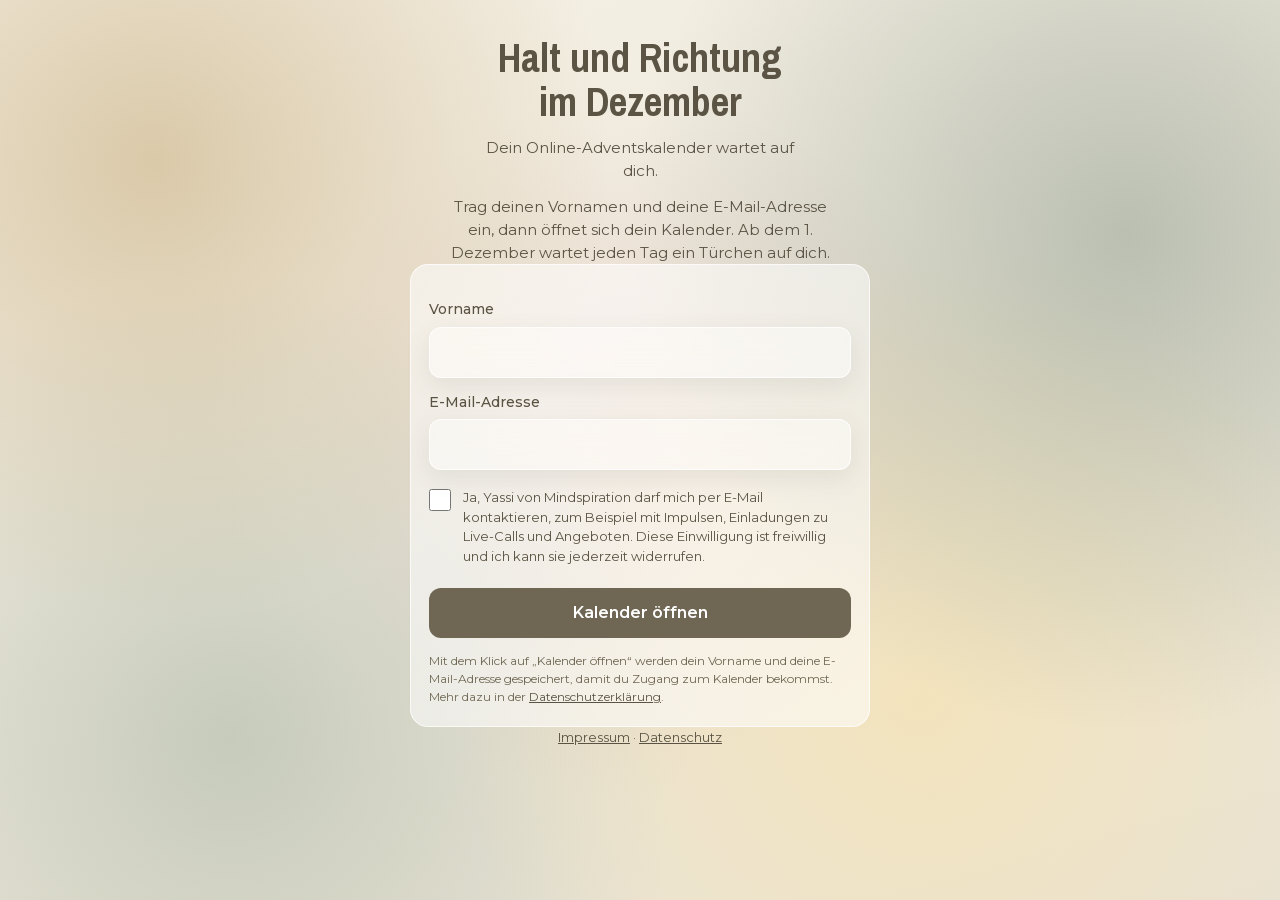
==== adventskalender/index.html @ 6e60f4a1 "Add files via upload" ====
<!doctype html>
<html lang="de">
<head>
<meta charset="utf-8">
<base href="/adventskalender/">
<meta name="viewport" content="width=device-width, initial-scale=1, viewport-fit=cover">
<title>Halt und Richtung im Dezember</title>
<meta name="description" content="Dein Online-Adventskalender von Yassi (Mindspiration): jeden Tag ein kleiner Schritt für dich, damit du nicht allein durch den Dezember gehst.">
<meta name="theme-color" content="#eeede7">
<meta property="og:type" content="website">
<meta property="og:locale" content="de_DE">
<meta property="og:title" content="Halt und Richtung im Dezember">
<meta property="og:description" content="Dein Online-Adventskalender von Yassi (Mindspiration): jeden Tag ein kleiner Schritt für dich, damit du nicht allein durch den Dezember gehst.">
<!-- og:image: 1200 x 630 Bild hochladen und die volle Adresse hier eintragen, z. B. <meta property="og:image" content="https://DEINE-SEITE/teilen.jpg"> -->
<meta name="apple-mobile-web-app-title" content="Dezember">
<link rel="apple-touch-icon" href="icon-180.png">
<link rel="icon" type="image/png" href="icon-180.png">
<link rel="manifest" href="manifest.webmanifest">
<link rel="stylesheet" href="fonts/fonts.css">
<style>
/* Layout: ein Adventskalender in Creme. Oben der Kranz, darunter das eigene Sternbild und das Türchen-Raster; jedes Türchen öffnet ein ruhiges Blatt. */
:root {
  --creme: #eeede7; --papier: #f9f8f4; --taupe: #8d846f; --sand: #dbd4c2; --tinte: #5b5444; --knopf: #6f6753;
  --tanne: #3f5c4a; --tanne-hell: #6d8a76; --beere: #9c3f3a; --gold: #b8975a; --licht: #f3e3bb; --petrol: #344d59;
  --display: 'Archivo Narrow', 'Arial Narrow', sans-serif;
  --zahl: 'Fraunces', Georgia, serif;
  --satz: 'Cormorant Garamond', Georgia, serif;
  --text: 'Montserrat', 'Helvetica Neue', Arial, sans-serif;
  color-scheme: light;
}
[hidden] { display: none !important; }
html, body { min-height: 100%; }
body { background: var(--creme); color: var(--tinte); font-family: var(--text); font-size: 16px; line-height: 1.55; }
button, input, textarea { font: inherit; color: inherit; }
button { cursor: pointer; }
:focus-visible { outline: 2px solid var(--tinte); outline-offset: 2px; }
.seite { max-width: 620px; margin-inline: auto; padding-left: max(16px, env(safe-area-inset-left, 0px)); padding-right: max(16px, env(safe-area-inset-right, 0px)); padding-block: 24px 40px; display: flex; flex-direction: column; gap: 22px; }
.hero { display: flex; flex-direction: column; align-items: center; gap: 12px; text-align: center; }
.hero .kranz { width: min(58vw, 230px); display: block; }
h1 { margin: 0; font-family: var(--display); font-weight: 700; font-size: clamp(30px, 8vw, 40px); line-height: 1.1; text-wrap: balance; }
.unter { margin: 0; font-size: 15px; max-width: 34ch; }
.countdown { margin: 0; text-align: center; font-family: var(--display); font-weight: 600; font-size: 15px; letter-spacing: .08em; color: var(--tanne); }
.countdown:empty { display: none; }
.tuer.zu { cursor: default; }
.tuer.zu svg.kranz { opacity: .55; }
.zu-hinweis { position: fixed; left: 50%; bottom: max(24px, env(safe-area-inset-bottom, 0px)); transform: translateX(-50%); background: var(--tinte); color: #fff; padding: 10px 16px; border-radius: 999px; font-size: 14px; z-index: 50; max-width: calc(100vw - 32px); text-align: center; }
.fuss a { color: inherit; }
.entwurf { margin: 0; font-size: 13px; text-align: center; background: var(--papier); border: 1px dashed var(--taupe); border-radius: 6px; padding: 8px 12px; }
.block-titel { margin: 0; font-family: var(--display); font-weight: 600; font-size: 13px; letter-spacing: .18em; text-transform: uppercase; }
.himmel { display: flex; flex-direction: column; gap: 10px; }
.himmel-text { font-size: 14px; }
.himmel-bild svg { display: block; width: 100%; height: auto; background: var(--papier); border: 1px solid var(--sand); border-radius: 6px; }
.himmel-bild { width: 100%; max-width: 280px; align-self: center; }
.himmel-name { font-family: var(--satz); font-style: italic; font-weight: 500; font-size: 20px; color: var(--tanne); text-align: center; }
.textknopf { appearance: none; background: none; border: 0; padding: 4px; font-size: 13px; text-decoration: underline; text-underline-offset: 3px; align-self: flex-start; }
.raster { display: grid; grid-template-columns: repeat(4, minmax(0, 1fr)); gap: 8px; perspective: 900px; }
@media (min-width: 560px) { .raster { grid-template-columns: repeat(6, minmax(0, 1fr)); } }
.fach { background: var(--licht); border-radius: 5px; aspect-ratio: 3 / 4; min-width: 0; }
.tuer { appearance: none; position: relative; width: 100%; height: 100%; padding: 0; background: var(--papier); border: 1px solid var(--gold); border-radius: 5px; display: flex; align-items: center; justify-content: center; overflow: hidden; transform-origin: left center; transition: transform .45s cubic-bezier(.45,.05,.3,1), background-color .3s; }
.tuer.auf { transform: rotateY(-75deg); }
.tuer svg.kranz { position: absolute; left: 6%; top: 50%; width: 88%; height: auto; transform: translateY(-50%); }
.tuer.fest { background: #fbf4df; border-width: 2px; }
.tuer.geoeffnet { background: #f3f0e6; }
.tuer .haken { position: absolute; top: 5px; right: 6px; width: 11px; height: 11px; color: var(--gold); }
.weiter { background: var(--papier); border-left: 3px solid var(--gold); padding: 12px 14px; font-size: 15px; }
.fuss { margin: 0; text-align: center; font-size: 13px; }

/* Das Blatt hinter dem Türchen */
#blatt { position: fixed; inset: 0; z-index: 20; background: var(--creme); overflow-y: auto; -webkit-overflow-scrolling: touch; padding-top: env(safe-area-inset-top, 0px); }
.blatt-innen { max-width: 520px; margin-inline: auto; padding-left: max(18px, env(safe-area-inset-left, 0px)); padding-right: max(18px, env(safe-area-inset-right, 0px)); padding-block: 14px 110px; display: flex; flex-direction: column; gap: 18px; animation: auf .45s ease both; }
@keyframes auf { from { opacity: 0; transform: translateY(8px); } to { opacity: 1; transform: none; } }
.blatt-kopf { display: flex; align-items: center; justify-content: space-between; gap: 12px; }
.blatt-kopf .kranz { width: 74px; height: 74px; flex: none; }
#zu { appearance: none; background: none; border: 0; padding: 10px 0 10px 10px; font-size: 14px; text-decoration: underline; text-underline-offset: 3px; }
h2 { margin: 0; font-family: var(--display); font-weight: 700; font-size: clamp(28px, 8vw, 36px); line-height: 1.12; text-wrap: balance; }
h3 { margin: 0; font-weight: 600; font-size: 15px; }
p { margin: 0; }
.spalte { display: flex; flex-direction: column; gap: 12px; min-width: 0; }
.knopf { appearance: none; width: 100%; min-height: 50px; padding: 10px 16px; border: 0; border-radius: 6px; background: var(--knopf); color: #fff; font-weight: 600; }
.knopf:disabled { background: var(--sand); color: var(--tinte); cursor: default; }
.knopf.hell { background: var(--papier); color: var(--tinte); border: 1px solid var(--sand); font-weight: 500; }
.chips { display: flex; flex-wrap: wrap; gap: 8px; }
.chip { appearance: none; border: 1px solid var(--sand); background: var(--papier); border-radius: 20px; padding: 8px 14px; font-size: 14px; }
.chip.an { background: var(--tanne); border-color: var(--tanne); color: #fff; }
.feld { width: 100%; box-sizing: border-box; padding: 12px 14px; border: 1px solid var(--sand); border-radius: 6px; background: var(--papier); font-size: 16px; }
.feld::placeholder { color: #7a725f; }
textarea.feld { resize: none; min-height: 120px; font-weight: 500; line-height: 26px; }
label { font-size: 14px; font-weight: 500; display: flex; flex-direction: column; gap: 6px; }
.platz { border: 1px dashed var(--taupe); border-radius: 6px; padding: 12px 14px; font-size: 14px; background: var(--papier); display: flex; gap: 10px; align-items: center; }
.platz svg { width: 22px; height: 22px; flex: none; color: var(--taupe); }
.satz { font-family: var(--satz); font-style: italic; font-weight: 500; font-size: 21px; line-height: 1.35; text-align: center; color: var(--tanne); text-wrap: balance; }
.karte { background: var(--papier); border: 1px solid var(--gold); border-radius: 8px; padding: 22px 18px; min-height: 120px; display: flex; align-items: center; justify-content: center; animation: auf .5s ease both; }
.bild { width: min(56vw, 210px); align-self: center; border-radius: 12px; display: block; box-shadow: 0 6px 18px rgba(52,77,89,.25); }
.hinweis { font-size: 13px; text-align: center; }
.einladung { background: var(--papier); border-left: 3px solid var(--gold); padding: 18px 18px; font-size: 15px; }
.einladung h3 { margin: 0; font-family: var(--satz); font-style: italic; font-weight: 500; font-size: 21px; color: var(--tanne); }
.ergebnis { background: var(--papier); border: 1px solid var(--gold); border-radius: 8px; padding: 18px; display: flex; flex-direction: column; gap: 12px; animation: auf .5s ease both; }
.ergebnis h3 { font-family: var(--satz); font-style: italic; font-weight: 500; font-size: 22px; color: var(--tanne); }
.ergebnis-zeile { display: flex; gap: 10px; align-items: flex-start; font-size: 15px; }
.ergebnis-zeile b { font-weight: 600; display: block; }
.ergebnis-zeile::before { content: '✦\FE0E'; color: var(--gold); flex: none; }
.schwer-leiste { position: fixed; left: 0; right: 0; bottom: 0; z-index: 25; background: var(--creme); border-top: 1px solid var(--sand); padding-block: 10px calc(10px + env(safe-area-inset-bottom, 0px)); padding-left: max(18px, env(safe-area-inset-left, 0px)); padding-right: max(18px, env(safe-area-inset-right, 0px)); display: flex; justify-content: center; }
#schwerKnopf { appearance: none; width: 100%; max-width: 484px; min-height: 46px; background: var(--papier); border: 1px solid var(--beere); color: var(--beere); border-radius: 6px; font-weight: 600; font-size: 15px; }
#schwer { position: fixed; inset: 0; z-index: 30; background: var(--creme); overflow-y: auto; padding-top: env(safe-area-inset-top, 0px); }
#staub { position: fixed; inset: 0; width: 100%; height: 100%; pointer-events: none; z-index: 40; }

/* Einzelne Türchen */
.atem-wrap { background: var(--papier); border: 1px solid var(--sand); border-radius: 8px; overflow: hidden; }
.atem-wrap canvas { display: block; width: 100%; height: 170px; }
.atem-wort { font-family: var(--satz); font-style: italic; font-weight: 500; font-size: 26px; text-align: center; color: var(--tanne); min-height: 40px; }
.wetter { display: grid; grid-template-columns: repeat(4, minmax(0, 1fr)); gap: 8px; }
.wetter button { appearance: none; background: var(--papier); border: 1px solid var(--sand); border-radius: 8px; padding: 12px 2px; font-size: 12px; font-weight: 500; display: flex; flex-direction: column; align-items: center; gap: 4px; }
.wetter button span { font-size: 30px; line-height: 1.1; }
.wetter button.an { border-color: var(--gold); background: var(--licht); }
.kartenstapel { align-self: center; width: 230px; height: 330px; perspective: 1000px; position: relative; }
.spielkarte { appearance: none; padding: 0; border: 0; background: none; position: absolute; inset: 0; width: 100%; height: 100%; transform-style: preserve-3d; transition: transform .7s cubic-bezier(.4,.1,.3,1); }
.spielkarte.um { transform: rotateY(180deg); }
.seite-k { position: absolute; inset: 0; border-radius: 14px; backface-visibility: hidden; -webkit-backface-visibility: hidden; display: flex; align-items: center; justify-content: center; padding: 24px; box-sizing: border-box; color: #fbf7ec; box-shadow: 0 8px 20px rgba(52,77,89,.25); }
.seite-k.ruecken { background: var(--tanne); }
.seite-k.front { transform: rotateY(180deg); flex-direction: column; gap: 16px; }
.seite-k::after { content: ''; position: absolute; inset: 9px; border: 1px solid rgba(243,227,187,.55); border-radius: 9px; pointer-events: none; }
.seite-k svg { width: 58px; height: 58px; color: var(--licht); flex: none; }
.seite-k p { font-family: var(--satz); font-style: italic; font-weight: 500; font-size: 19px; line-height: 1.32; text-align: center; text-wrap: balance; }
.keks { appearance: none; background: none; border: 0; padding: 0; align-self: center; width: 260px; height: 170px; position: relative; }
.keks-h { position: absolute; left: 0; right: 0; top: 0; text-align: center; font-size: 132px; line-height: 170px; font-family: 'Apple Color Emoji', 'Segoe UI Emoji', 'Noto Color Emoji', sans-serif; transition: transform .7s cubic-bezier(.4,.1,.3,1); }
.keks-h.l { clip-path: inset(0 50% 0 0); }
.keks-h.r { clip-path: inset(0 0 0 50%); }
.keks.auf .keks-h.l { transform: translate(-22px,6px) rotate(-14deg); }
.keks.auf .keks-h.r { transform: translate(22px,6px) rotate(14deg); }
.zettel-keks { position: relative; align-self: center; max-width: 330px; background: #fffdf6; border: 1px solid var(--sand); box-shadow: 0 2px 8px rgba(91,84,68,.18); padding: 12px 22px; font-family: var(--satz); font-style: italic; font-weight: 500; font-size: 19px; line-height: 1.35; color: var(--beere); text-align: center; animation: zettel .7s .25s cubic-bezier(.3,.7,.3,1) both; transform-origin: top center; }
@keyframes zettel { from { opacity: 0; transform: translateY(-46px) scaleY(.3); } to { opacity: 1; transform: none; } }
.rubbel { position: relative; height: 150px; border-radius: 8px; overflow: hidden; background: var(--papier); border: 1px solid var(--gold); display: flex; align-items: center; justify-content: center; padding: 14px; }
.rubbel canvas { position: absolute; inset: 0; width: 100%; height: 100%; touch-action: none; }
.wisch { touch-action: pan-y; user-select: none; -webkit-user-select: none; transition: transform .25s ease, opacity .25s ease; cursor: grab; }
.zwei { display: grid; grid-template-columns: 1fr 1fr; gap: 10px; }
.kugel-wrap { align-self: center; position: relative; width: 270px; }
.kugel { width: 270px; height: 270px; border-radius: 50%; overflow: hidden; background: radial-gradient(circle at 32% 26%, rgba(255,255,255,.95) 0 8%, rgba(255,255,255,.35) 18%, transparent 30%), radial-gradient(circle at 50% 55%, #f4f8f5, #dbe7e0 72%, #c3d4ca); border: 3px solid rgba(255,255,255,.9); box-shadow: inset 0 -14px 30px rgba(63,92,74,.18), inset 8px 8px 24px rgba(255,255,255,.7), 0 10px 24px rgba(91,84,68,.18); position: relative; box-sizing: border-box; z-index: 1; }
.kugel canvas { position: absolute; inset: 0; width: 100%; height: 100%; }
.kugel svg { position: absolute; left: 50%; bottom: 6px; width: 110px; transform: translateX(-50%); }
.kugel-satz { position: absolute; left: 12%; right: 12%; top: 10%; bottom: 24%; margin: 0; display: flex; align-items: center; justify-content: center; font-family: var(--satz); font-style: italic; font-weight: 500; font-size: 16px; line-height: 1.3; text-align: center; color: var(--tanne); text-wrap: balance; }
.sockel { height: 44px; width: 190px; margin: -22px auto 0; background: linear-gradient(180deg, #a2977f, #8d846f 55%, #6f6753); clip-path: polygon(12% 0, 88% 0, 100% 100%, 0 100%); border-radius: 0 0 10px 10px; position: relative; }
.wunsch-zeile { display: grid; grid-template-columns: 26px minmax(0, 1fr); gap: 8px; align-items: center; font-family: var(--satz); font-style: italic; font-weight: 500; font-size: 19px; color: var(--tanne); }
.memory { display: grid; grid-template-columns: repeat(4, minmax(0, 1fr)); gap: 8px; }
.mem { appearance: none; aspect-ratio: 1; border: 1px solid var(--gold); background: var(--tanne); border-radius: 6px; color: transparent; font-size: 26px; transition: background-color .25s; }
.mem.zu-sehen { background: var(--papier); color: var(--tanne); }
.mem.fertig { background: var(--licht); color: var(--tanne); border-color: var(--licht); }
.mem-satz { min-height: 96px; display: flex; align-items: center; justify-content: center; background: var(--papier); border: 1px solid var(--gold); border-radius: 8px; padding: 12px 16px; }
.mem-satz .satz { font-size: 20px; }
.puzzle { display: grid; grid-template-columns: repeat(3, minmax(0, 1fr)); gap: 8px; }
.teil { appearance: none; min-height: 72px; border: 1px solid var(--sand); background: var(--papier); border-radius: 6px; font-family: var(--satz); font-style: italic; font-weight: 500; font-size: 23px; color: var(--tanne); }
.teil.wahl { border-color: var(--beere); background: #f6ece6; }
.teil.richtig { background: var(--licht); border-color: var(--gold); }
.zeile-sort { display: grid; grid-template-columns: minmax(0, 1fr) auto auto; gap: 6px; align-items: center; font-size: 14px; padding-block: 4px; border-bottom: 1px solid var(--sand); }
.mini { appearance: none; border: 1px solid var(--sand); background: var(--papier); border-radius: 14px; padding: 5px 10px; font-size: 12px; }
.mini.an { background: var(--tanne); color: #fff; border-color: var(--tanne); }
.kerze-wrap { appearance: none; background: none; border: 0; align-self: center; width: 120px; height: 200px; position: relative; }
.kerze { position: absolute; left: 41px; bottom: 0; width: 38px; height: 120px; background: linear-gradient(90deg, #f6efe0, #e8dcc3); border: 1px solid var(--sand); border-radius: 3px; }
.docht { position: absolute; left: 59px; bottom: 120px; width: 2px; height: 10px; background: var(--tinte); }
.flamme { position: absolute; left: 49px; bottom: 126px; width: 22px; height: 38px; border-radius: 50% 50% 45% 45% / 65% 65% 35% 35%; background: radial-gradient(circle at 50% 70%, #fff3bf, #e7b04a 60%, #c9702f); animation: flacker 1.3s ease-in-out infinite; transform-origin: 50% 90%; }
@keyframes flacker { 0%,100% { transform: scale(1) rotate(-1deg); } 50% { transform: scale(1.06,.96) rotate(1.5deg); } }
.rauch { position: absolute; left: 54px; bottom: 132px; width: 12px; height: 12px; border-radius: 50%; background: var(--taupe); opacity: 0; }
.rauch.los { animation: rauch 2.2s ease-out forwards; }
@keyframes rauch { 0% { opacity: .55; transform: translate(0,0) scale(.6); } 100% { opacity: 0; transform: translate(10px,-90px) scale(2.6); } }
.koffer { position: relative; margin-top: 26px; min-height: 150px; background: #efe6d0; border: 2px solid var(--taupe); border-radius: 14px; padding: 14px; display: flex; flex-wrap: wrap; gap: 6px; align-content: flex-start; align-items: flex-start; transition: background-color .2s; }
.koffer::before { content: ''; position: absolute; left: 50%; top: -24px; width: 76px; height: 22px; margin-left: -38px; border: 3px solid var(--taupe); border-bottom: 0; border-radius: 8px 8px 0 0; box-sizing: border-box; }
.koffer.drueber { background: #e6d9b8; }
.koffer.zu { justify-content: center; align-items: center; }
.koffer-leer { font-size: 13px; width: 100%; text-align: center; padding-top: 44px; }
.im-koffer { background: #fffdf6; border: 1px solid var(--sand); border-radius: 4px; padding: 4px 9px; font-size: 13px; transform: rotate(-1.5deg); }
.im-koffer:nth-child(even) { transform: rotate(1.5deg); }
.zettel { touch-action: none; user-select: none; -webkit-user-select: none; position: relative; }
.zettel.zieht { z-index: 50; box-shadow: 0 6px 14px rgba(91,84,68,.3); }
.umschlaege { display: grid; grid-template-columns: repeat(3, minmax(0, 1fr)); gap: 8px; }
.umschlag { appearance: none; aspect-ratio: 4 / 3; background: #f4ecd8; border: 1px solid var(--gold); border-radius: 6px; font-size: 12px; font-weight: 500; padding: 6px; position: relative; overflow: hidden; }
.umschlag::before { content: ''; position: absolute; left: 0; right: 0; top: 0; height: 46%; background: linear-gradient(to bottom right, transparent 49.5%, var(--gold) 50%, transparent 50.5%) left/50% 100% no-repeat, linear-gradient(to bottom left, transparent 49.5%, var(--gold) 50%, transparent 50.5%) right/50% 100% no-repeat; }
.umschlag span { position: relative; display: block; padding-top: 34%; }
.umschlag.an { background: var(--licht); }
.brief { background: #fffdf6; border: 1px solid var(--sand); border-radius: 4px; padding: 18px; font-size: 15px; animation: auf .5s ease both; box-shadow: 0 2px 8px rgba(91,84,68,.12); }
.brief .gruss { font-family: var(--satz); font-style: italic; font-weight: 500; font-size: 20px; color: var(--tanne); margin-top: 8px; }
.einladung.spalte { gap: 10px; }
.cta { display: block; box-sizing: border-box; text-align: center; line-height: 30px; text-decoration: none; }
.kerze-wrap { height: 250px; width: 140px; overflow: visible; }
.kerze { left: 51px; } .docht { left: 69px; } .flamme { left: 59px; } .rauch { left: 64px; }
.kerzen-wunsch { position: absolute; left: -70px; right: -70px; top: 46px; margin: 0; font-family: var(--satz); font-style: italic; font-weight: 500; font-size: 19px; line-height: 1.3; color: var(--tanne); text-align: center; }
.kerzen-wunsch.steigt { animation: steigt 2.8s ease-out forwards; }
@keyframes steigt { to { transform: translateY(-80px); opacity: 0; } }
.koffer { background-color: #f3e8cf; border: 10px solid #a87a4c; border-radius: 16px; min-height: 170px; padding: 18px 14px; margin-top: 34px; gap: 10px; box-shadow: inset 0 0 0 2px #c9a27a, 0 6px 14px rgba(91,84,68,.18); background-image: linear-gradient(90deg, transparent 21%, rgba(168,122,76,.22) 21%, rgba(168,122,76,.22) 23%, transparent 23%, transparent 77%, rgba(168,122,76,.22) 77%, rgba(168,122,76,.22) 79%, transparent 79%); }
.koffer::before { top: -34px; width: 88px; height: 28px; margin-left: -44px; border: 7px solid #8a6136; border-bottom: 0; border-radius: 14px 14px 0 0; }
.koffer.drueber { background-color: #ead9b4; }
.koffer.zu { min-height: 150px; background-color: #a87a4c; border-color: #8a6136; box-shadow: 0 6px 14px rgba(91,84,68,.25); background-image: linear-gradient(90deg, transparent 21%, #8a6136 21%, #8a6136 24%, transparent 24%, transparent 76%, #8a6136 76%, #8a6136 79%, transparent 79%); }
.koffer-schild { background: var(--licht); border-radius: 4px; padding: 6px 16px; font-family: var(--satz); font-style: italic; font-weight: 500; font-size: 24px; color: var(--tanne); box-shadow: 0 2px 4px rgba(0,0,0,.2); }
.im-koffer { background: #fbf1c9; border: 0; border-radius: 2px; padding: 9px 12px; font-size: 14px; transform: none; box-shadow: 0 2px 4px rgba(91,84,68,.25); position: relative; animation: kleben .35s ease both; }
.im-koffer:nth-child(even) { transform: none; }
.im-koffer::before { content: ''; position: absolute; left: 50%; top: -5px; width: 28px; height: 9px; margin-left: -14px; background: rgba(184,151,90,.45); }
@keyframes kleben { from { opacity: 0; transform: scale(.8); } to { opacity: 1; transform: none; } }
/* Glas-Look: weiche Lichter im Hintergrund, mattes Glas davor */
:root { --hinter: radial-gradient(circle at 12% 18%, rgba(184,151,90,.42), transparent 34%), radial-gradient(circle at 88% 26%, rgba(63,92,74,.30), transparent 38%), radial-gradient(circle at 72% 78%, rgba(243,227,187,.95), transparent 40%), radial-gradient(circle at 18% 82%, rgba(109,138,118,.30), transparent 36%), radial-gradient(circle at 50% 50%, rgba(156,63,58,.10), transparent 45%), linear-gradient(165deg, #f5f0e5, #e8e2d3); --glas: rgba(255,255,255,.46); --glas-rand: rgba(255,255,255,.75); }
body::before { content: ''; position: fixed; inset: 0; z-index: -1; background: var(--hinter); }
#blatt, #schwer { background: var(--hinter); }
.tuer, .karte, .ergebnis, .einladung, .platz, .entwurf, .feld, .chip, .knopf.hell, .mini, .himmel-bild svg, .wetter button, .rubbel, .mem-satz, .teil, .umschlag, .brief, .atem-wrap, .geschenk {
  background-color: var(--glas); -webkit-backdrop-filter: blur(14px) saturate(1.3); backdrop-filter: blur(14px) saturate(1.3);
  border: 1px solid var(--glas-rand); box-shadow: 0 8px 24px rgba(91,84,68,.10);
}
.chip.an, .mini.an { background-color: var(--tanne); border-color: var(--tanne); color: #fff; }
.wetter button.an, .teil.richtig, .umschlag.an { background-color: rgba(243,227,187,.85); }
.fach { background: rgba(243,227,187,.55); border-radius: 14px; }
.tuer { border-radius: 14px; }
.tuer.fest { background-color: rgba(251,244,223,.62); border: 1px solid rgba(184,151,90,.75); }
.tuer.geoeffnet { background-color: rgba(255,255,255,.26); }
.karte, .ergebnis, .einladung, .platz, .rubbel, .mem-satz, .brief, .atem-wrap { border-radius: 16px; }
.einladung { border-left: 3px solid var(--gold); }
.feld, .knopf, .chip { border-radius: 12px; }
.schwer-leiste { background: rgba(245,240,229,.72); -webkit-backdrop-filter: blur(16px); backdrop-filter: blur(16px); border-top: 1px solid var(--glas-rand); }
#schwerKnopf { border-radius: 12px; background: rgba(255,255,255,.6); }
.himmel-bild svg { border-radius: 16px; }
.haus { width: min(78vw, 300px); align-self: center; display: block; }
.haus .fenster { transition: fill .6s ease; }
.lichter-liste { margin: 0; padding-left: 18px; font-size: 15px; }
.geschenk-knopf { appearance: none; align-self: center; display: flex; flex-direction: column; align-items: center; gap: 8px; background: none; border: 0; padding: 8px; font-weight: 600; color: var(--tinte); }
.geschenk-knopf svg { width: 120px; height: 120px; }
.schritt { display: flex; flex-direction: column; gap: 14px; animation: auf .5s ease both; }
.audio-box { display: flex; flex-direction: column; gap: 8px; padding: 14px; border-radius: 16px; background-color: var(--glas); border: 1px solid var(--glas-rand); -webkit-backdrop-filter: blur(14px); backdrop-filter: blur(14px); }
.audio-box p { font-size: 14px; font-weight: 500; }
.audio-box audio { width: 100%; }
.buch { border-radius: 18px; padding: 22px 20px; min-height: 230px; display: flex; flex-direction: column; gap: 12px; background-color: var(--glas); border: 1px solid var(--glas-rand); -webkit-backdrop-filter: blur(14px); backdrop-filter: blur(14px); box-shadow: 0 8px 24px rgba(91,84,68,.10); animation: auf .4s ease both; }
.buch h3 { font-family: var(--satz); font-style: italic; font-weight: 500; font-size: 24px; color: var(--tanne); }
.buch ul { margin: 0; padding-left: 18px; font-size: 15px; display: flex; flex-direction: column; gap: 6px; }
.buch-nav { display: flex; align-items: center; justify-content: space-between; gap: 10px; }
.buch-nav .mini { padding: 8px 14px; font-size: 14px; }
.buch-punkte { display: flex; gap: 6px; }
.buch-punkte i { width: 7px; height: 7px; border-radius: 50%; background: var(--sand); }
.buch-punkte i.an { background: var(--gold); }
.zwischentitel { margin: 8px 0 0; font-family: var(--display); font-weight: 600; font-size: 13px; letter-spacing: .18em; text-transform: uppercase; }
.brief-text p + p { margin-top: 10px; }
.einleitung { margin: 0; font-size: 15px; max-width: 44ch; text-wrap: balance; }
.weiter-karte h3 { font-family: var(--satz); font-style: italic; font-weight: 500; font-size: 22px; color: var(--tanne); }
.himmel-bild svg .funkeln { animation: funkeln .7s ease both; transform-box: fill-box; transform-origin: center; }
.himmel-bild svg .linie-neu { animation: linie 1s ease both; }
@keyframes funkeln { from { opacity: 0; transform: scale(.2); } to { opacity: 1; transform: none; } }
@keyframes linie { from { opacity: 0; } to { opacity: 1; } }
.satz-wahl { display: flex; flex-direction: column; gap: 8px; }
.satz-option { appearance: none; width: 100%; text-align: center; padding: 12px 14px; border-radius: 12px; font-family: var(--satz); font-style: italic; font-weight: 500; font-size: 16px; color: var(--tanne); background-color: var(--glas); border: 1px solid var(--glas-rand); }
.satz-option.an { background-color: var(--tanne); color: #fff; border-color: var(--tanne); }
.chips.raster2 { display: grid; grid-template-columns: 1fr 1fr; gap: 8px; }
.chips.raster2 .chip { text-align: center; }
.chip.klein { font-size: 13px; padding: 7px 12px; }
.speichern { display: flex; flex-direction: column; gap: 6px; align-items: stretch; }
.wunsch-rolle { align-self: center; display: flex; flex-direction: column; align-items: center; gap: 10px; animation: auf .6s ease both; }
.wunsch-rolle svg { width: 230px; height: auto; }
.einrollen { animation: einrollen .6s ease forwards; transform-origin: center top; }
@keyframes einrollen { to { transform: scaleY(.05); opacity: 0; } }
.papier { background: #fffdf6; border: 1px solid var(--sand); border-radius: 4px; padding: 22px 20px; box-shadow: 0 4px 14px rgba(91,84,68,.14); background-image: repeating-linear-gradient(to bottom, transparent 0 31px, rgba(184,151,90,.18) 31px 32px); line-height: 32px; font-family: var(--satz); font-style: italic; font-weight: 500; font-size: 19px; color: var(--tinte); white-space: pre-wrap; animation: auf .5s ease both; }
.papier .kopf { font-family: var(--display); font-style: normal; font-weight: 600; font-size: 13px; letter-spacing: .16em; text-transform: uppercase; color: var(--taupe); }
.antwort { margin-top: -4px; }
.koffer2 { display: flex; flex-direction: column; margin-top: 34px; perspective: 800px; }
.koffer-deckel { position: relative; height: 64px; border: 12px solid #9a6b40; border-bottom-width: 5px; border-radius: 18px 18px 4px 4px; background: repeating-linear-gradient(45deg, #efe2c4 0 10px, #f4e9cf 10px 20px); transform-origin: bottom center; transition: transform .7s ease, opacity .7s ease; }
.koffer-deckel::before { content: ''; position: absolute; left: 50%; top: -34px; width: 84px; height: 24px; margin-left: -42px; border: 7px solid #7a5230; border-bottom: 0; border-radius: 14px 14px 0 0; box-sizing: border-box; }
.koffer-innen { position: relative; min-height: 160px; border: 12px solid #9a6b40; border-top-width: 5px; border-radius: 4px 4px 18px 18px; background: repeating-linear-gradient(45deg, #efe2c4 0 10px, #f4e9cf 10px 20px); padding: 16px 14px; display: flex; flex-wrap: wrap; gap: 8px; align-content: flex-start; box-shadow: inset 0 2px 8px rgba(91,84,68,.2); transition: background .5s ease; }
.koffer-innen .riemen { position: absolute; left: 0; right: 0; height: 9px; background: rgba(122,82,48,.30); pointer-events: none; }
.koffer2.drueber .koffer-innen { filter: brightness(.96); }
.koffer-innen .im-koffer { position: relative; z-index: 1; cursor: pointer; }
.koffer-leer { position: relative; z-index: 1; }
.koffer2.zu .koffer-deckel { transform: rotateX(-90deg); opacity: 0; }
.koffer2.geschlossen .koffer-deckel { display: none; }
.koffer2.geschlossen .koffer-innen { min-height: 170px; border-radius: 18px; border-top-width: 12px; background: #a87346; background-image: linear-gradient(90deg, transparent 22%, #7a5230 22%, #7a5230 26%, transparent 26%, transparent 74%, #7a5230 74%, #7a5230 78%, transparent 78%); justify-content: center; align-items: center; }
.koffer2.geschlossen .koffer-innen::before { content: ''; position: absolute; left: 50%; top: -46px; width: 84px; height: 30px; margin-left: -42px; border: 7px solid #7a5230; border-bottom: 0; border-radius: 14px 14px 0 0; box-sizing: border-box; }
.koffer-ecke { position: absolute; width: 22px; height: 22px; background: #c9a76a; border-radius: 6px; }
.koffer-schloss { position: absolute; top: 10px; width: 20px; height: 14px; background: #d3b26f; border-radius: 3px; box-shadow: 0 1px 2px rgba(0,0,0,.3); }
.koffer-anhaenger { position: absolute; right: 18px; top: -18px; transform: rotate(10deg); background: var(--licht); padding: 8px 16px 8px 26px; border-radius: 4px 14px 14px 4px; font-family: var(--satz); font-style: italic; font-weight: 500; font-size: 24px; color: var(--tanne); box-shadow: 0 3px 6px rgba(0,0,0,.25); }
.koffer-anhaenger::before { content: ''; position: absolute; left: 9px; top: 50%; width: 8px; height: 8px; margin-top: -4px; border-radius: 50%; background: #a87346; }
.weihnachts-karte { text-align: center; display: flex; flex-direction: column; gap: 12px; align-items: stretch; padding: 22px 18px; border-radius: 18px; background-color: var(--glas); border: 1px solid var(--glas-rand); -webkit-backdrop-filter: blur(14px); backdrop-filter: blur(14px); box-shadow: 0 8px 24px rgba(91,84,68,.12); }
.weihnachts-karte h3 { font-family: var(--satz); font-style: italic; font-weight: 500; font-size: 26px; color: var(--tanne); }
.weihnachts-karte audio { width: 100%; }
.geschenk-hinweis { text-align: center; font-weight: 600; font-size: 14px; color: var(--beere); }
.abschnitt { margin: 14px 0 0; font-family: var(--satz); font-style: italic; font-weight: 500; font-size: 28px; color: var(--tanne); text-align: center; }
.geschenk-buehne { position: relative; display: flex; flex-direction: column; gap: 14px; align-items: stretch; }
.geschenk-knopf svg .deckel { transition: transform .6s cubic-bezier(.3,1.4,.5,1); transform-box: fill-box; transform-origin: center bottom; }
.geschenk-knopf.auf svg .deckel { transform: translateY(-26px) rotate(-14deg); }
.funke { position: absolute; left: 50%; top: 70px; width: 10px; height: 10px; pointer-events: none; animation: funke 1.2s ease-out forwards; }
@keyframes funke { from { opacity: 1; transform: translate(0,0) scale(1); } to { opacity: 0; transform: translate(var(--dx), var(--dy)) scale(.4); } }
.geschenk-karte { padding: 22px 18px; border-radius: 18px; background: linear-gradient(160deg, rgba(243,227,187,.95), rgba(255,255,255,.75)); border: 2px solid var(--gold); box-shadow: 0 10px 30px rgba(184,151,90,.35); display: flex; flex-direction: column; gap: 12px; animation: auf .7s .35s ease both; }
.geschenk-karte h3 { font-family: var(--satz); font-style: italic; font-weight: 500; font-size: 28px; color: var(--tanne); text-align: center; }
.koffer3 { position: relative; width: 100%; max-width: 360px; align-self: center; aspect-ratio: 340 / 300; margin-top: 6px; }
.koffer3 > svg { position: absolute; inset: 0; width: 100%; height: 100%; }
.koffer-fach { position: absolute; left: 17%; top: 58%; width: 66%; height: 31%; justify-content: center; display: flex; flex-wrap: wrap; gap: 5px; align-content: flex-start; padding: 6px; box-sizing: border-box; overflow: hidden; border-radius: 12px; transition: background-color .2s; }
.koffer3.drueber .koffer-fach { background-color: rgba(184,151,90,.18); }
.koffer-fach .im-koffer { font-size: 12px; padding: 5px 8px; cursor: pointer; background: #fbf1c9; border-radius: 2px; box-shadow: 0 1px 3px rgba(91,84,68,.3); animation: kleben .3s ease both; }
.koffer-fach .koffer-leer { margin: auto; padding: 0; font-size: 12px; text-align: center; color: var(--taupe); }
.koffer-zu { width: 100%; max-width: 300px; align-self: center; display: block; animation: kofferzu .7s ease both; }
@keyframes kofferzu { from { opacity: 0; transform: translateY(10px) scale(.92); } to { opacity: 1; transform: none; } }
.koffer3.schliesst { animation: schliessen .45s ease forwards; }
@keyframes schliessen { to { opacity: 0; transform: scaleX(.5); } }
.k4 { position: relative; width: 100%; max-width: 340px; align-self: center; aspect-ratio: 300 / 430; perspective: 1100px; margin-top: 4px; }
.k4-teil { position: absolute; left: 0; width: 100%; }
.k4-teil svg { display: block; width: 100%; height: 100%; }
.k4-deckel { top: 0; height: 47%; transform-origin: 50% 104%; transform-style: preserve-3d; transition: transform 1s cubic-bezier(.45,.05,.3,1); z-index: 2; }
.k4-flaeche { position: absolute; inset: 0; -webkit-backface-visibility: hidden; backface-visibility: hidden; }
.k4-flaeche.aussen { transform: rotateX(180deg); }
.k4-scharnier { top: 47.2%; height: 4%; display: flex; justify-content: center; align-items: center; }
.k4-boden { top: 51.4%; height: 47.6%; }
.k4.zu .k4-deckel { transform: rotateX(-180deg); }
.k4 .koffer-fach { left: 8%; top: 9%; width: 78%; height: 80%; justify-content: center; align-content: center; }
.k4-weg { animation: k4weg .5s ease forwards; }
@keyframes k4weg { to { opacity: 0; transform: scale(.85); } }
.koffer-zu { max-width: 220px; }
@media (prefers-reduced-motion: reduce) { .k4-deckel { transition: none; } }
@media (prefers-reduced-motion: reduce) { .tuer, .wisch, .spielkarte, .keks-h { transition: none; } .blatt-innen, .karte, .zettel-keks, .ergebnis, .brief { animation: none; } .flamme { animation: none; } }
.audio-karte { display: flex; align-items: center; gap: 14px; padding: 16px; border-radius: 18px; background: linear-gradient(135deg, rgba(63,92,74,.95), rgba(52,77,89,.95)); color: #fff; box-shadow: 0 8px 22px rgba(52,77,89,.25); }
.audio-karte .play { appearance: none; flex: none; width: 54px; height: 54px; border-radius: 50%; border: 0; background: var(--licht); color: var(--tanne); display: flex; align-items: center; justify-content: center; }
.audio-karte .play svg { width: 22px; height: 22px; }
.audio-karte .infos { flex: 1; min-width: 0; display: flex; flex-direction: column; gap: 6px; }
.audio-karte .titel { font-family: var(--satz); font-style: italic; font-weight: 500; font-size: 20px; line-height: 1.2; }
.audio-karte .unter-t { font-size: 12px; opacity: .8; }
.audio-karte .leiste { height: 4px; border-radius: 4px; background: rgba(255,255,255,.25); overflow: hidden; }
.audio-karte .leiste i { display: block; height: 100%; width: 0; background: var(--licht); }
.wisch-hinweis { position: absolute; top: 10px; font-size: 13px; font-weight: 600; padding: 4px 10px; border-radius: 999px; opacity: 0; transition: opacity .15s; pointer-events: none; }
.wisch-hinweis.links { left: 10px; background: #f2e2df; color: var(--beere); }
.wisch-hinweis.rechts { right: 10px; background: #e2ece5; color: var(--tanne); }
.karte.wisch { position: relative; }
.kursiv-links { font-style: italic; text-align: left; font-size: 13px; }
.zettel-keks { font-size: 18px !important; }
.kugel-satz { font-size: 12px !important; line-height: 1.35 !important; text-align: center !important; left: 18% !important; right: 18% !important; }
.unten-zurueck { margin-top: 8px; }
.schwer-oben { appearance: none; background: none; border: 1px solid var(--beere); color: var(--beere); border-radius: 999px; font-size: 13px; font-weight: 600; padding: 6px 12px; }
.blatt-kopf .knoepfe { display: flex; gap: 8px; align-items: center; flex-wrap: wrap; justify-content: flex-end; }
.im-koffer::before { display: none !important; }
.koffer-fach .im-koffer { animation: none !important; background: rgba(255,255,255,.85) !important; border-radius: 8px !important; box-shadow: none !important; border: 1px solid var(--sand); }
.zettel { border-radius: 10px !important; }
.satz-option { white-space: pre-line; }
.einladung .knopf.cta { background: var(--petrol); border-color: var(--petrol); color: #fff; }
.schwer-unten { appearance: none; width: 100%; min-height: 46px; border-radius: 12px; border: 1px solid var(--beere); background: rgba(255,255,255,.6); color: var(--beere); font-weight: 600; font-size: 15px; margin-top: 6px; }
.frage-karte { background: var(--papier); border: 1px solid var(--gold); border-radius: 16px; padding: 16px 18px; display: flex; flex-direction: column; gap: 10px; }
.frage-karte p { margin: 0; font-family: var(--satz); font-style: italic; font-weight: 500; font-size: 19px; color: var(--tanne); text-align: center; }
.stiefel { appearance: none; border: 0; background: none; font-size: 96px; line-height: 1; align-self: center; transition: transform .3s; }
.stiefel:active { transform: scale(.94) rotate(-6deg); }
#blattInnen .einladung { margin-top: 18px; }
.stiefel-svg { width: 150px; height: auto; display: block; }
.stiefel { font-size: 0 !important; }
a.schwer-unten { display: flex; align-items: center; justify-content: center; text-align: center; text-decoration: none; box-sizing: border-box; padding: 10px 14px; line-height: 1.35; }
/* Anmeldung (Zugang zum Kalender) */
body.gesperrt main.seite { display: none; }
.zugang { max-width: 460px; margin: 0 auto; padding: 28px 20px 40px; }
.zugang-karte { background: rgba(255,255,255,.55); border: 1px solid rgba(255,255,255,.7); border-radius: 18px; padding: 20px 18px; }
.zugang label.lb { display: block; gap: 0; font-size: 14px; color: var(--tinte); margin: 14px 0 6px; font-weight: 500; }
.zugang .fehler { font-size: 13px; color: var(--beere); margin: 6px 0 0; min-height: 0; }
.zugang .check { display: flex; flex-direction: row; font-weight: 400; gap: 12px; align-items: flex-start; font-size: 13px; line-height: 1.5; margin: 18px 0 4px; cursor: pointer; }
.zugang .check input { flex: none; width: 22px; height: 22px; margin: 1px 0 0; accent-color: var(--tanne); }
.zugang .info { font-size: 12px; line-height: 1.5; color: #6f6753; margin: 14px 0 0; }
.zugang .info a, .zugang .check a { color: var(--tinte); }
/* Audit-Fixes */
.tuer { -webkit-backdrop-filter: none; backdrop-filter: none; }
.ig-hinweis { margin: 0; font-size: 13px; text-align: center; background: var(--licht); border-radius: 12px; padding: 10px 14px; }
</style>
</head>
<body>

<section class="zugang" id="zugang" hidden aria-labelledby="zugangTitel">
  <header class="hero">
    <h1 id="zugangTitel">Halt und Richtung im Dezember</h1>
    <p class="unter">Dein Online-Adventskalender wartet auf dich.</p>
    <p class="einleitung">Trag deinen Vornamen und deine E-Mail-Adresse ein, dann öffnet sich dein Kalender. Ab dem 1. Dezember wartet jeden Tag ein Türchen auf dich.</p>
  </header>
  <form class="zugang-karte" id="zugangForm" novalidate>
    <label class="lb" for="zName">Vorname</label>
    <input class="feld" id="zName" name="name" type="text" autocomplete="given-name" maxlength="80" required>
    <p class="fehler" id="zNameFehler"></p>
    <label class="lb" for="zMail">E-Mail-Adresse</label>
    <input class="feld" id="zMail" name="email" type="email" autocomplete="email" maxlength="160" required>
    <p class="fehler" id="zMailFehler"></p>
    <label class="check"><input type="checkbox" id="zKontakt" name="kontakt"><span id="zKontaktText">Ja, Yassi von Mindspiration darf mich per E-Mail kontaktieren, zum Beispiel mit Impulsen, Einladungen zu Live-Calls und Angeboten. Diese Einwilligung ist freiwillig und ich kann sie jederzeit widerrufen.</span></label>
    <p class="fehler" id="zKontaktFehler"></p>
    <button class="knopf" id="zLos" type="submit" style="margin-top:16px">Kalender öffnen</button>
    <p class="info">Mit dem Klick auf „Kalender öffnen“ werden dein Vorname und deine E-Mail-Adresse gespeichert, damit du Zugang zum Kalender bekommst. Mehr dazu in der <a href="https://www.mindspiration.co/datenschutz" target="_blank" rel="noopener">Datenschutzerklärung</a>.</p>
  </form>
  <p class="fuss"><a href="https://www.mindspiration.co/impressum" target="_blank" rel="noopener">Impressum</a> · <a href="https://www.mindspiration.co/datenschutz" target="_blank" rel="noopener">Datenschutz</a></p>
</section>

<main class="seite">
  <header class="hero">
    <div id="heroKranz"></div>
    <h1>Halt und Richtung im Dezember</h1>
    <p class="unter">Halt für die schweren Tage.<br>Richtung für das, was kommt.</p>
    <p class="einleitung">Jeden Tag ein kleiner Schritt für dich.<br>Und an Heiligabend wartet ein Geschenk auf dich.</p>
  </header>
  <p class="entwurf" id="vorschauHinweis" hidden>Vorschau: Alle Türchen sind offen. <a href="?vorschau=0">Vorschau beenden</a></p>
  <p class="countdown" id="countdown" aria-live="polite"></p>
  <section class="spalte" aria-label="Die Türchen">
    <div class="raster" id="raster"></div>
  </section>
  <div id="adventHinweis"></div>
  <section class="himmel" aria-label="Dein Sternbild">
    <h2 class="block-titel">Dein Sternbild</h2>
    <p class="himmel-text">Mit jedem Türchen leuchtet ein Stern mehr. Am 24. ist dein Sternbild vollständig.</p>
    <div id="himmelWahl" class="spalte"></div>
    <div id="himmel" class="himmel-bild"></div>
    <p id="himmelName" class="himmel-name" hidden></p>
    <button class="textknopf" id="beispiel" type="button">So sieht es am 24. aus</button>
  </section>
  <p class="himmel-text">Tipp: Speicher den Kalender auf deinem Home-Bildschirm. Dann bleibt alles, was du einträgst, auf deinem Handy.</p>
  <div class="einladung spalte weiter-karte" id="webinarKarte" hidden><h3>Und nach Weihnachten?</h3><p>Wenn sich dein neues Jahr gerade leer anfühlt und du nicht weißt, wohin es gehen soll: Am 28.12. gestalten wir gemeinsam dein Vision Board, kostenlos und live mit mir.</p><a class="knopf hell cta" id="webinarKnopf" target="_blank" rel="noopener">Zum Vision-Board-Webinar anmelden</a></div>
  <p class="fuss">@mindspiration_ · <a href="https://www.mindspiration.co/impressum" target="_blank" rel="noopener">Impressum</a> · <a href="https://www.mindspiration.co/datenschutz" target="_blank" rel="noopener">Datenschutz</a></p>
</main>

<div id="blatt" hidden>
  <div class="blatt-innen" id="blattInnen"></div>
  
</div>
<div id="schwer" hidden><div class="blatt-innen" id="schwerInnen"></div></div>
<canvas id="staub" aria-hidden="true" hidden></canvas>

<script>
(function () {
  'use strict';
  var ruhig = matchMedia('(prefers-reduced-motion: reduce)').matches;
  /* LINKS: Ein leerer Link blendet den passenden Knopf aus.
     webinar: Anmeldelink zum Vision-Board-Webinar am 28.12. HIER EINTRAGEN (schaltet 8 Einladungen frei)
     klarheit / warteliste: die zwei Knöpfe im Geschenk an Heiligabend HIER EINTRAGEN */
  var LINKS = {
    "community": "https://www.mindspiration.co/bestellung",
    "call": "https://calendly.com/yaaaaaassi/wegweiser-call",
    "webinar": "",
    "klarheit": "",
    "warteliste": ""
  };
  /* Jeder Knopf bekommt eine Markierung, aus welchem Türchen er geklickt wurde (utm_content=tuer-7).
     Calendly speichert das bei jeder Buchung. */
  var offeneNr = 0;
  function mitUtm(url) {
    try { var u = new URL(url); u.searchParams.set('utm_source', 'adventskalender'); u.searchParams.set('utm_medium', 'tuerchen'); u.searchParams.set('utm_content', offeneNr ? 'tuer-' + offeneNr : 'startseite'); return u.toString(); } catch (e) { return url; }
  }
  /* Welcher Tag ist heute in Deutschland? ?tag=5 simuliert den 5.12., ?vorschau=1 öffnet alles */
  var such = new URLSearchParams(location.search);
  var vorschau = false;
  try { if (such.get('vorschau') === '1') localStorage.setItem('hrd2-vorschau', '1'); if (such.get('vorschau') === '0') localStorage.removeItem('hrd2-vorschau'); vorschau = localStorage.getItem('hrd2-vorschau') === '1'; } catch (e) { vorschau = such.get('vorschau') === '1'; }
  function heuteBerlin() {
    var p = {}; new Intl.DateTimeFormat('en-GB', { timeZone: 'Europe/Berlin', year: 'numeric', month: 'numeric', day: 'numeric' }).formatToParts(new Date()).forEach(function (x) { p[x.type] = +x.value; });
    return p;
  }
  var H = heuteBerlin();
  if (such.get('tag')) { H = { year: 2026, month: 12, day: +such.get('tag') }; if (H.day < 1) H = { year: 2026, month: 11, day: 30 + H.day }; }
  var OFFEN = vorschau ? 24 : (H.year > 2026 || (H.year === 2026 && H.month === 12 && H.day >= 24)) ? 24 : (H.year === 2026 && H.month === 12) ? H.day : 0;
  var BIS_START = (H.year === 2026 && H.month === 11) ? 31 - H.day : 0;
  var $ = function (id) { return document.getElementById(id); };

  function el(tag, attrs, kinder) {
    var e = document.createElement(tag);
    if (attrs) Object.keys(attrs).forEach(function (k) {
      if (k === 'text') e.textContent = attrs[k];
      else if (k === 'on') Object.keys(attrs.on).forEach(function (n) { e.addEventListener(n, attrs.on[n]); });
      else if (k === 'class') e.className = attrs[k];
      else e.setAttribute(k, attrs[k]);
    });
    (kinder || []).forEach(function (c) { if (c) e.appendChild(c); });
    return e;
  }
  function knopf(text, fn, cls) { return el('button', { type: 'button', class: 'knopf ' + (cls || ''), text: text, on: { click: fn } }); }
  function text(t, cls) { return el('p', { text: t, class: cls || '' }); }
  function mische(a) { a = a.slice(); for (var i = a.length - 1; i > 0; i--) { var j = Math.floor(Math.random() * (i + 1)); var x = a[i]; a[i] = a[j]; a[j] = x; } return a; }
  function zufall(a) { return a[Math.floor(Math.random() * a.length)]; }
  function satzKarte(t) { return el('div', { class: 'karte' }, [el('p', { class: 'satz', text: t })]); }
  function ergebnis(titel, zeilen) {
    return el('div', { class: 'ergebnis' }, [el('h3', { text: titel })].concat(zeilen.map(function (z) {
      var innen = el('div');
      if (z[0]) innen.appendChild(el('b', { text: z[0] }));
      if (z[1]) innen.appendChild(el('span', { text: z[1] }));
      return el('div', { class: 'ergebnis-zeile' }, [innen]);
    })));
  }

  /* Speicher: bleibt nur auf ihrem Handy */
  var speicher = {
    lies: function (k, d) { try { var v = localStorage.getItem('hrd2-' + k); return v ? JSON.parse(v) : d; } catch (e) { return d; } },
    schreib: function (k, v) { try { localStorage.setItem('hrd2-' + k, JSON.stringify(v)); } catch (e) {} }
  };
  var besucht = speicher.lies('besucht', {});
  var meinZeichen = speicher.lies('zeichen', null);

  /* Kranz */
  function kranz(innen) {
    var s = '<svg class="kranz" viewBox="0 0 120 120" aria-hidden="true"><g>';
    function blatt(r, n, rx, ry, farbe, versatz, kipp) {
      for (var i = 0; i < n; i++) {
        var a = versatz + i * 360 / n, k = kipp + (i % 3 - 1) * 9;
        s += '<ellipse cx="60" cy="' + (60 - r) + '" rx="' + rx + '" ry="' + ry + '" fill="' + farbe + '" transform="rotate(' + a + ' 60 60) rotate(' + k + ' 60 ' + (60 - r) + ')"/>';
      }
    }
    blatt(46, 58, 2.1, 7.4, '#3f5c4a', 0, 58);
    blatt(41, 50, 2.1, 6.8, '#527160', 3, -52);
    blatt(36, 42, 1.8, 5.4, '#6d8a76', 2, 56);
    s += '</g>';
    var pos = function (r, a) { var w = (a - 90) * Math.PI / 180; return [60 + r * Math.cos(w), 60 + r * Math.sin(w)]; };
    [28, 152, 208, 332].forEach(function (a) { var p = pos(43, a); s += '<ellipse cx="' + p[0].toFixed(1) + '" cy="' + p[1].toFixed(1) + '" rx="3.1" ry="4.4" fill="#8a6a45" stroke="#6f5436" stroke-width=".5" transform="rotate(' + a + ' ' + p[0].toFixed(1) + ' ' + p[1].toFixed(1) + ')"/>'; });
    [0, 62, 118, 242, 298].forEach(function (a) { [[0, 42], [6, 44], [-5, 39]].forEach(function (b) { var p = pos(b[1], a + b[0]); s += '<circle cx="' + p[0].toFixed(1) + '" cy="' + p[1].toFixed(1) + '" r="1.7" fill="#9c3f3a"/>'; }); });
    [44, 90, 136, 224, 270, 316].forEach(function (a) { var p = pos(38, a), x = p[0], y = p[1], r = 2.6, k = .7; s += '<path fill="#d3b26f" d="M' + x + ' ' + (y - r) + 'L' + (x + k) + ' ' + (y - k) + 'L' + (x + r) + ' ' + y + 'L' + (x + k) + ' ' + (y + k) + 'L' + x + ' ' + (y + r) + 'L' + (x - k) + ' ' + (y + k) + 'L' + (x - r) + ' ' + y + 'L' + (x - k) + ' ' + (y - k) + 'Z"/>'; });
    s += '<g fill="#9c3f3a"><path d="M60 102 C50 92 39 94 42 102 C44 109 54 107 60 102Z"/><path d="M60 102 C70 92 81 94 78 102 C76 109 66 107 60 102Z"/><path d="M58 104 L49 119 L54.5 117 L57 120 L61 105Z"/><path d="M62 104 L71 119 L65.5 117 L63 120 L59 105Z"/><circle cx="60" cy="102" r="3.4"/></g>';
    if (innen) s += '<text x="60" y="58" text-anchor="middle" dominant-baseline="central" font-family="Fraunces, Georgia, serif" font-style="italic" font-weight="300" font-size="' + (String(innen).length > 3 ? 12.5 : 27) + '" fill="#3f5c4a">' + innen + '</text>';
    return s + '</svg>';
  }
  function kranzEl(innen) { var d = document.createElement('div'); d.innerHTML = kranz(innen); return d.firstChild; }

  /* Sternzeichen und Sternbilder (vereinfacht gezeichnet) */
  /* Sterne: [Rektaszension in Stunden, Deklination in Grad], Linien: Paare von Sternen */
  var ZEICHEN = [
    { n: 'Widder', g: '♈', m: 3, t: 21, s: 'Du musst heute nicht kämpfen. Auch stille Schritte bringen dich weiter.', st: [[2.83, 27.26], [2.12, 23.46], [1.91, 20.81], [1.89, 19.29]], li: [[0, 1], [1, 2], [2, 3]] },
    { n: 'Stier', g: '♉', m: 4, t: 20, s: 'Du darfst es dir weich machen. Ruhe ist gerade kein Stillstand.', st: [[4.60, 16.51], [4.48, 15.87], [4.33, 15.63], [4.38, 17.54], [4.48, 19.18], [5.44, 28.61], [5.63, 21.14], [4.01, 12.49], [3.41, 9.03]], li: [[6, 0], [0, 1], [1, 2], [2, 3], [3, 4], [4, 5], [2, 7], [7, 8]] },
    { n: 'Zwillinge', g: '♊', m: 5, t: 21, s: 'Nicht jeder Gedanke braucht heute eine Antwort.', st: [[7.58, 31.89], [7.76, 28.03], [7.19, 30.25], [6.73, 25.13], [6.38, 22.51], [6.25, 22.51], [7.43, 27.80], [7.34, 21.98], [7.07, 20.57], [6.63, 16.40], [7.30, 16.54], [6.75, 12.90]], li: [[0, 2], [2, 3], [3, 4], [4, 5], [0, 1], [1, 6], [1, 7], [7, 8], [8, 9], [7, 10], [10, 11]] },
    { n: 'Krebs', g: '♋', m: 6, t: 22, s: 'Dein Zuhause darf auch in dir selbst entstehen.', st: [[8.78, 28.76], [8.72, 21.47], [8.74, 18.15], [8.28, 9.19], [8.97, 11.86]], li: [[0, 1], [1, 2], [2, 3], [2, 4]] },
    { n: 'Löwe', g: '♌', m: 7, t: 23, s: 'Du musst heute nicht strahlen, um gesehen zu werden.', st: [[9.76, 23.77], [9.88, 26.01], [10.28, 23.42], [10.33, 19.84], [10.12, 16.76], [10.14, 11.97], [11.24, 20.52], [11.24, 15.43], [11.82, 14.57]], li: [[0, 1], [1, 2], [2, 3], [3, 4], [4, 5], [3, 6], [6, 8], [8, 7], [7, 5], [6, 7]] },
    { n: 'Jungfrau', g: '♍', m: 8, t: 23, s: 'Es muss nicht perfekt sein. Du bist auch so genug.', st: [[11.84, 1.76], [12.33, -0.67], [12.69, -1.45], [12.93, 3.40], [13.04, 10.96], [13.16, -5.54], [13.42, -11.16], [13.58, -0.60], [14.27, -6.00], [14.72, -5.66]], li: [[0, 1], [1, 2], [2, 3], [3, 4], [2, 5], [5, 6], [3, 7], [7, 8], [8, 9], [7, 6]] },
    { n: 'Waage', g: '♎', m: 9, t: 23, s: 'Du darfst heute zuerst dich selbst fragen, was du willst.', st: [[15.07, -25.28], [14.85, -16.04], [15.28, -9.38], [15.59, -14.79], [15.62, -28.14], [15.64, -29.78]], li: [[0, 1], [1, 2], [2, 3], [3, 1], [3, 4], [4, 5]] },
    { n: 'Skorpion', g: '♏', m: 10, t: 23, s: 'Du musst nicht alles sofort durchdringen. Auch in der Tiefe darfst du dich ausruhen.', st: [[16.09, -19.81], [16.01, -22.62], [15.98, -26.11], [16.35, -25.59], [16.49, -26.43], [16.60, -28.22], [16.84, -34.29], [16.86, -38.05], [16.91, -42.36], [17.20, -43.24], [17.62, -43.00], [17.79, -40.13], [17.71, -39.03], [17.56, -37.10], [17.51, -37.30]], li: [[0, 1], [1, 2], [1, 3], [3, 4], [4, 5], [5, 6], [6, 7], [7, 8], [8, 9], [9, 10], [10, 11], [11, 12], [12, 13], [13, 14]] },
    { n: 'Schütze', g: '♐', m: 11, t: 22, s: 'Auch wer die Freiheit liebt, darf heute einfach bleiben.', st: [[18.10, -30.42], [18.35, -29.83], [18.40, -34.38], [18.47, -25.42], [18.76, -26.99], [18.92, -26.30], [19.12, -27.67], [19.04, -29.88], [18.29, -36.76], [18.23, -21.06]], li: [[0, 1], [1, 2], [2, 0], [1, 3], [3, 4], [4, 1], [4, 5], [5, 6], [6, 7], [7, 4], [7, 2], [3, 9], [2, 8]] },
    { n: 'Steinbock', g: '♑', m: 12, t: 22, s: 'Du musst das heute nicht allein tragen.', st: [[20.30, -12.51], [20.35, -14.78], [20.77, -25.27], [20.86, -26.92], [21.44, -22.41], [21.78, -16.13], [21.67, -16.66], [21.37, -16.83], [21.10, -17.23]], li: [[0, 1], [1, 2], [2, 3], [3, 4], [4, 5], [5, 6], [6, 7], [7, 8], [8, 1]] },
    { n: 'Wassermann', g: '♒', m: 1, t: 20, s: 'Du darfst anders sein als alle anderen in diesem Dezember.', st: [[20.79, -9.50], [21.53, -5.57], [22.10, -0.32], [22.36, -1.39], [22.48, -0.02], [22.59, -0.12], [22.42, 1.38], [22.28, -7.78], [22.88, -7.58], [22.83, -13.59], [22.91, -15.82], [23.24, -6.05], [23.26, -9.09]], li: [[0, 1], [1, 2], [2, 3], [3, 4], [4, 5], [4, 6], [2, 7], [7, 8], [8, 9], [9, 10], [8, 11], [11, 12]] },
    { n: 'Fische', g: '♓', m: 2, t: 19, s: 'Was du fühlst, darf da sein. Du musst es heute nicht einordnen.', st: [[23.29, 3.28], [23.47, 6.38], [23.67, 5.63], [23.70, 1.78], [23.45, 1.26], [23.99, 6.86], [0.81, 7.59], [1.05, 7.89], [1.50, 6.14], [1.69, 5.49], [2.03, 2.76], [1.76, 9.16], [1.52, 15.35], [1.23, 24.58], [1.19, 30.09]], li: [[0, 1], [1, 2], [2, 3], [3, 4], [4, 0], [2, 5], [5, 6], [6, 7], [7, 8], [8, 9], [9, 10], [10, 11], [11, 12], [12, 13], [13, 14]], wrap: true }
  ];
  var WAGEN = { n: 'Großer Wagen', st: [[13.79, 49.31], [13.40, 54.93], [12.90, 55.96], [12.26, 57.03], [11.06, 61.75], [11.03, 56.38], [11.90, 53.69]], li: [[0, 1], [1, 2], [2, 3], [3, 4], [4, 5], [5, 6], [6, 3]] };
  /* Liefert ein Zeichen oder bei Geburtstag am Übergang beide zur Auswahl */
  function findeZeichen(monat, tag) {
    var i, a, n;
    for (i = 0; i < 12; i++) {
      a = ZEICHEN[i]; n = ZEICHEN[(i + 11) % 12];
      if (monat === a.m && (tag === a.t || tag === a.t - 1)) return [(i + 11) % 12, i];
    }
    for (i = 0; i < 12; i++) {
      a = ZEICHEN[i]; n = ZEICHEN[(i + 1) % 12];
      if ((monat === a.m && tag >= a.t) || (monat === n.m && tag < n.t)) return [i];
    }
    return [9];
  }
  function zeichenWahl(ziel, fertig) {
    ziel.textContent = '';
    var feld = el('input', { class: 'feld', type: 'date', id: 'geb' + Math.random().toString(36).slice(2, 7), 'aria-label': 'Dein Geburtsdatum' });
    var aus = el('div', { class: 'spalte' });
    ziel.appendChild(el('label', { for: feld.id, text: 'Wann hast du Geburtstag?' }));
    ziel.appendChild(feld);
    ziel.appendChild(knopf('Weiter', function () {
      if (!feld.value) { feld.focus(); return; }
      var t = feld.value.split('-'), z = findeZeichen(+t[1], +t[2]);
      if (z.length === 1) { fertig(z[0]); return; }
      aus.textContent = '';
      aus.appendChild(text('Du bist genau am Übergang geboren. Welches Zeichen fühlt sich nach dir an?'));
      aus.appendChild(el('div', { class: 'zwei' }, z.map(function (i) { return knopf(ZEICHEN[i].n, function () { fertig(i); }, 'hell'); })));
    }, 'hell'));
    ziel.appendChild(aus);
  }
  function setzeZeichen(i) { meinZeichen = i; speicher.schreib('zeichen', i); himmel(); }
  var ohneZeichen = speicher.lies('ohneZeichen', false);

  /* Sternbild: die echten Sterne des Sternbilds, ergänzt um Himmelssterne, damit es 24 Lichter für 24 Tage sind */
  function sternbild(i) {
    var Z = (i === null || i === undefined) ? WAGEN : ZEICHEN[i];
    var st = Z.st.map(function (p) { return [Z.wrap && p[0] > 12 ? p[0] - 24 : p[0], p[1]]; });
    var mitte = st.reduce(function (a, p) { return a + p[1]; }, 0) / st.length, k = Math.cos(mitte * Math.PI / 180);
    var xy = st.map(function (p) { return [-p[0] * 15 * k, -p[1]]; });
    var x0 = Math.min.apply(null, xy.map(function (p) { return p[0]; })), x1 = Math.max.apply(null, xy.map(function (p) { return p[0]; }));
    var y0 = Math.min.apply(null, xy.map(function (p) { return p[1]; })), y1 = Math.max.apply(null, xy.map(function (p) { return p[1]; }));
    var mass = Math.min(270 / Math.max(x1 - x0, 1), 135 / Math.max(y1 - y0, 1));
    var ox = 170 - (x0 + x1) / 2 * mass, oy = 92 - (y0 + y1) / 2 * mass;
    var echt = xy.map(function (p) { return { x: +(p[0] * mass + ox).toFixed(1), y: +(p[1] * mass + oy).toFixed(1), haupt: true }; });
    var S = echt.length, tag = echt.map(function (p, n) { return Math.floor((n + 1) * 24 / S) - 1; });
    var pts = new Array(24), seed = (i === null || i === undefined ? 99 : i) * 7919 + 13;
    function zuf() { seed = (seed * 9301 + 49297) % 233280; return seed / 233280; }
    echt.forEach(function (p, n) { pts[tag[n]] = p; });
    for (var d = 0; d < 24; d++) {
      if (pts[d]) continue;
      var p, versuche = 0;
      do { p = { x: +(18 + zuf() * 304).toFixed(1), y: +(14 + zuf() * 157).toFixed(1), haupt: false }; versuche++; }
      while (versuche < 60 && echt.some(function (e) { return Math.hypot(e.x - p.x, e.y - p.y) < 16; }));
      pts[d] = p;
    }
    return { pts: pts, kanten: Z.li.map(function (l) { return [tag[l[0]], tag[l[1]]]; }), name: Z.n };
  }
  function stern(x, y, r, f, cls, delay) { var k = r * .25; return '<path class="' + (cls || '') + '"' + (delay ? ' style="animation-delay:' + delay + 's"' : '') + ' fill="' + f + '" d="M' + x + ' ' + (y - r) + 'L' + (x + k) + ' ' + (y - k) + 'L' + (x + r) + ' ' + y + 'L' + (x + k) + ' ' + (y + k) + 'L' + x + ' ' + (y + r) + 'L' + (x - k) + ' ' + (y + k) + 'L' + (x - r) + ' ' + y + 'L' + (x - k) + ' ' + (y - k) + 'Z"/>'; }
  function zeichneHimmel(i, an, animiert) {
    var b = sternbild(i), anz = Object.keys(an).length;
    var svg = '<svg viewBox="0 0 340 185" role="img" aria-label="Dein Sternbild mit ' + anz + ' von 24 Sternen">';
    b.kanten.forEach(function (k) { if (an[k[0] + 1] && an[k[1] + 1]) svg += '<line class="' + (animiert ? 'linie-neu' : '') + '"' + (animiert ? ' style="animation-delay:' + (24 * .12 + .2) + 's"' : '') + ' x1="' + b.pts[k[0]].x + '" y1="' + b.pts[k[0]].y + '" x2="' + b.pts[k[1]].x + '" y2="' + b.pts[k[1]].y + '" stroke="#b8975a" stroke-width=".8"/>'; });
    b.pts.forEach(function (p, n) {
      if (an[n + 1]) svg += stern(p.x, p.y, p.haupt ? 7 : 3.4, p.haupt ? '#b8975a' : '#d3b26f', animiert ? 'funkeln' : '', animiert ? (n * .12).toFixed(2) : 0);
      else svg += '<circle cx="' + p.x + '" cy="' + p.y + '" r="1.3" fill="#c9c1ac"/>';
    });
    return svg + '</svg>';
  }
  var alleAn = {}; for (var a0 = 1; a0 <= 24; a0++) alleAn[a0] = 1;
  var beispielAn = false;
  function himmel() {
    var z = meinZeichen;
    var ohne = z === null && ohneZeichen;
    $('himmel').hidden = ohne; $('beispiel').hidden = ohne;
    if (ohne) { $('himmelWahl').hidden = false; $('himmelName').hidden = true; if (!$('himmelWahl').firstChild) $('himmelWahl').appendChild(el('button', { type: 'button', class: 'textknopf', text: 'Doch mein Sternbild einrichten', on: { click: function () { ohneZeichen = false; speicher.schreib('ohneZeichen', false); $('himmelWahl').textContent = ''; himmel(); } } })); return; }
    $('himmel').innerHTML = zeichneHimmel(z, beispielAn ? alleAn : besucht);
    $('beispiel').textContent = beispielAn ? 'Mein Sternbild zeigen' : 'So sieht es am 24. aus';
    var wahl = $('himmelWahl'), name = $('himmelName');
    if (z === null && !ohneZeichen) {
      name.hidden = true; wahl.hidden = false;
      if (!wahl.firstChild) {
        wahl.appendChild(text('Trag hier deinen Geburtstag ein, um dein persönliches Sternbild zu bekommen. Er bleibt nur auf deinem Handy.', 'hinweis'));
        var feld = el('div', { class: 'spalte' }); wahl.appendChild(feld);
        zeichenWahl(feld, function (i) { wahl.textContent = ''; setzeZeichen(i); });
        wahl.appendChild(el('button', { type: 'button', class: 'textknopf', text: 'Lieber ohne Geburtstag', on: { click: function () { ohneZeichen = true; speicher.schreib('ohneZeichen', true); wahl.textContent = ''; himmel(); } } }));
      }
    }
    else { wahl.hidden = true; wahl.textContent = ''; name.hidden = false; name.textContent = 'Dein Sternbild: ' + (z === null ? 'Der Große Wagen' : ZEICHEN[z].n); }
  }
  $('beispiel').addEventListener('click', function () { beispielAn = !beispielAn; himmel(); });

  function platz(art, t) {
    var ic = art === 'video' ? '<svg viewBox="0 0 24 24" fill="none" stroke="currentColor" stroke-width="1.5"><rect x="3" y="6" width="13" height="12" rx="2"/><path d="M16 11l5-3v8l-5-3"/></svg>' : '<svg viewBox="0 0 24 24" fill="none" stroke="currentColor" stroke-width="1.5"><path d="M4 10v4M8 7v10M12 4v16M16 7v10M20 10v4" stroke-linecap="round"/></svg>';
    var d = el('div', { class: 'platz' }); d.innerHTML = ic; d.appendChild(el('span', { text: t })); return d;
  }

  /* Hintergrundbilder mit echtem Motiv */
  function umbruch(ctx, t, breite) {
    var zeilen = [];
    String(t).split('\n').forEach(function (abs) {
      var z = '';
      abs.split(/\s+/).forEach(function (w) { var p = z ? z + ' ' + w : w; if (ctx.measureText(p).width <= breite) z = p; else { if (z) zeilen.push(z); z = w; } });
      zeilen.push(z);
    });
    return zeilen;
  }
  function motiv(x, art) {
    var W = 720, H = 1280, g = x.createLinearGradient(0, 0, 0, H), i, n = 7;
    function zuf() { n = (n * 9301 + 49297) % 233280; return n / 233280; }
    if (art === 'sonne') { g.addColorStop(0, '#1f3540'); g.addColorStop(.55, '#37505f'); g.addColorStop(.72, '#7f8488'); g.addColorStop(.84, '#c7ad90'); g.addColorStop(1, '#ddc7a4'); }
    else if (art === 'tanne') { g.addColorStop(0, '#223a30'); g.addColorStop(1, '#3f5c4a'); }
    else { g.addColorStop(0, '#1f3540'); g.addColorStop(1, '#344d59'); }
    x.fillStyle = g; x.fillRect(0, 0, W, H);
    if (art === 'sonne') {
      var gl = x.createRadialGradient(360, 1010, 30, 360, 1010, 460);
      gl.addColorStop(0, 'rgba(250,236,205,.7)'); gl.addColorStop(.25, 'rgba(240,214,175,.28)'); gl.addColorStop(1, 'rgba(240,214,175,0)');
      x.fillStyle = gl; x.fillRect(0, 500, W, 780);
      x.fillStyle = '#f4e6c8'; x.beginPath(); x.arc(360, 1010, 74, 0, 6.3); x.fill();
      x.fillStyle = '#44584f'; x.beginPath(); x.moveTo(0, 1060); x.bezierCurveTo(160, 980, 300, 1060, 430, 1035); x.bezierCurveTo(540, 1015, 640, 985, 720, 1030); x.lineTo(720, 1280); x.lineTo(0, 1280); x.fill();
      x.fillStyle = '#26382f'; x.beginPath(); x.moveTo(0, 1140); x.bezierCurveTo(180, 1085, 340, 1170, 500, 1125); x.bezierCurveTo(600, 1100, 670, 1110, 720, 1135); x.lineTo(720, 1280); x.lineTo(0, 1280); x.fill();
      return;
    }
    x.fillStyle = '#f3e3bb';
    for (i = 0; i < 70; i++) { x.globalAlpha = .25 + zuf() * .7; var sx = zuf() * W, sy = zuf() * (art === 'tanne' ? 900 : H), r = 1 + zuf() * 2.4; x.beginPath(); x.arc(sx, sy, r, 0, 6.3); x.fill(); }
    x.globalAlpha = 1;
    if (art === 'tanne') {
      [[120, 1280, 300], [300, 1280, 420], [520, 1280, 340], [660, 1280, 250], [-10, 1280, 220]].forEach(function (t, j) {
        x.fillStyle = j % 2 ? '#1a2d25' : '#2a4438';
        x.beginPath(); x.moveTo(t[0], t[1] - t[2]); x.lineTo(t[0] + t[2] * .34, t[1]); x.lineTo(t[0] - t[2] * .34, t[1]); x.closePath(); x.fill();
      });
    } else {
      x.fillStyle = '#f3e3bb'; x.beginPath(); x.arc(540, 200, 62, 0, 6.3); x.fill();
      x.fillStyle = '#233a45'; x.beginPath(); x.arc(515, 186, 56, 0, 6.3); x.fill();
    }
  }
  function bild(opt) {
    var c = document.createElement('canvas'); c.width = 720; c.height = 1280;
    var x = c.getContext('2d');
    motiv(x, opt.motiv || 'nacht');
    x.textAlign = 'center';
    var farbe = '#fbf7ec', gold = '#f3e3bb', ops = [], h = 0;
    function plan(hoehe, zeichne) { ops.push({ h: hoehe, z: zeichne }); h += hoehe; }
    if (opt.zeichen) plan(170, function (y) { x.fillStyle = gold; x.font = '150px Georgia, serif'; x.fillText(opt.zeichen, 360, y + 130); });
    if (opt.titel) plan(84, function (y) { x.fillStyle = gold; x.font = "600 30px 'Archivo Narrow', Arial, sans-serif"; x.fillText(opt.titel.toUpperCase().split('').join(' '), 360, y + 34); });
    (opt.teile || []).forEach(function (t, nr) {
      if (nr) h += 40;
      if (t.k) plan(52, function (y) { x.font = "500 26px Montserrat, Arial, sans-serif"; x.fillStyle = gold; x.fillText(t.k, 360, y + 28); });
      var g = t.g || 50;
      if (!t.s) return;
      x.font = "italic 500 " + g + "px 'Cormorant Garamond', Georgia, serif";
      var zeilen = umbruch(x, t.s, 560);
      plan(zeilen.length * g * 1.3, function (y) {
        x.fillStyle = farbe; x.font = "italic 500 " + g + "px 'Cormorant Garamond', Georgia, serif";
        zeilen.forEach(function (z, i) { x.fillText(z, 360, y + g + i * g * 1.3); });
      });
      ops[ops.length - 1].abstand = true;
    });
    var y = (1280 - h) / 2, frei = 40;
    ops.forEach(function (o, i) { o.z(y); y += o.h; if (o.abstand && i < ops.length - 1) y += frei; });
    x.globalAlpha = .45; x.font = "400 18px Montserrat, Arial, sans-serif"; x.fillStyle = gold; x.fillText('@mindspiration_', 360, 1232); x.globalAlpha = 1;
    var img = el('img', { class: 'bild', alt: 'Dein Hintergrundbild' }); img.src = c.toDataURL('image/png');
    return el('div', { class: 'spalte' }, [img, speicherKnopf(img.src, 'mindspiration-bild.png')]);
  }
  function papierBild(kopf, t) {
    var c = document.createElement('canvas'), x = c.getContext('2d'); c.width = 720;
    x.font = "italic 500 32px 'Cormorant Garamond', Georgia, serif";
    var zeilen = umbruch(x, t, 600), H = Math.max(900, 230 + zeilen.length * 48 + 120); c.height = H;
    x.fillStyle = '#fffdf6'; x.fillRect(0, 0, 720, H);
    x.strokeStyle = 'rgba(184,151,90,.25)'; x.lineWidth = 1;
    for (var y = 230; y < H - 60; y += 48) { x.beginPath(); x.moveTo(60, y + 12); x.lineTo(660, y + 12); x.stroke(); }
    x.fillStyle = '#8d846f'; x.font = "600 22px 'Archivo Narrow', Arial, sans-serif"; x.fillText(kopf.toUpperCase().split('').join(' '), 60, 140);
    x.fillStyle = '#5b5444'; x.font = "italic 500 32px 'Cormorant Garamond', Georgia, serif";
    zeilen.forEach(function (z, i) { x.fillText(z, 60, 230 + i * 48); });
    return c.toDataURL('image/png');
  }
  function speichereBild(url, datei) {
    try {
      var bin = atob(url.split(',')[1]), arr = new Uint8Array(bin.length);
      for (var i = 0; i < bin.length; i++) arr[i] = bin.charCodeAt(i);
      var file = new File([arr], datei, { type: 'image/png' });
      if (navigator.canShare && navigator.canShare({ files: [file] })) { navigator.share({ files: [file] }).catch(function () {}); return; }
    } catch (e) {}
    var a = document.createElement('a'); a.href = url; a.download = datei; document.body.appendChild(a); a.click(); a.remove();
  }
  function speicherKnopf(url, datei, label) {
    return el('div', { class: 'speichern' }, [knopf(label || 'Bild speichern', function () { speichereBild(url, datei); }, 'hell')]);
  }
  function gutscheinBild(t) {
    var c = document.createElement('canvas'), x = c.getContext('2d'), W = 1000, H = 560; c.width = W; c.height = H;
    x.fillStyle = '#fbf6ea'; x.fillRect(0, 0, W, H);
    x.fillStyle = '#9c3f3a'; x.fillRect(0, 0, 230, H);
    x.fillStyle = '#fbf6ea'; for (var y = 18; y < H; y += 36) { x.beginPath(); x.arc(230, y, 9, 0, 6.3); x.fill(); }
    x.strokeStyle = '#b8975a'; x.lineWidth = 3; x.setLineDash([12, 10]); x.strokeRect(262, 30, W - 292, H - 60); x.setLineDash([]);
    x.save(); x.translate(122, H / 2); x.rotate(-Math.PI / 2); x.textAlign = 'center'; x.fillStyle = '#fbf6ea'; x.font = "700 52px 'Archivo Narrow', Arial, sans-serif"; x.fillText('G U T S C H E I N', 0, 18); x.restore();
    x.textAlign = 'center'; x.fillStyle = '#8d846f'; x.font = "600 24px 'Archivo Narrow', Arial, sans-serif"; x.fillText('N I K O L A U S   2 0 2 6', 615, 100);
    x.fillStyle = '#3f5c4a'; x.font = "italic 500 46px 'Cormorant Garamond', Georgia, serif";
    umbruch(x, t, 600).forEach(function (z, i, a) { x.fillText(z, 615, 230 + i * 58 - (a.length - 1) * 29); });
    x.fillStyle = '#5b5444'; x.font = "500 22px Montserrat, Arial, sans-serif"; x.textAlign = 'left';
    x.fillText('Für: mich', 300, 450); x.fillText('Von: mir', 640, 450);
    x.strokeStyle = 'rgba(91,84,68,.35)'; x.lineWidth = 1.5; x.beginPath(); x.moveTo(300, 462); x.lineTo(580, 462); x.moveTo(640, 462); x.lineTo(930, 462); x.stroke();
    x.textAlign = 'center'; x.fillStyle = '#8d846f'; x.font = "400 18px Montserrat, Arial, sans-serif"; x.fillText('Einzulösen in den nächsten Tagen · @mindspiration_', 615, 505);
    var img = el('img', { class: 'bild', alt: 'Dein Gutschein', style: 'width:100%;max-width:none;border-radius:12px' }); img.src = c.toDataURL('image/png');
    return el('div', { class: 'spalte' }, [img, speicherKnopf(img.src, 'gutschein.png', 'Gutschein speichern')]);
  }
  var STIEFEL = '<svg class="stiefel-svg" viewBox="0 0 160 200" aria-hidden="true"><path d="M78 2 v18" stroke="#9c3f3a" stroke-width="5" stroke-linecap="round"/><path d="M42 52 h86 v62 c0 10 4 16 10 22 c14 14 14 44 -10 50 c-20 5 -42 4 -66 -6 c-22 -9 -38 -22 -42 -38 c-4 -16 8 -28 22 -26 V52z" fill="#b8302a"/><path d="M42 52 h86 v62 c0 10 4 16 10 22 c14 14 14 44 -10 50 c-20 5 -42 4 -66 -6 c-22 -9 -38 -22 -42 -38 c-4 -16 8 -28 22 -26 V52z" fill="url(#stS)"/><defs><linearGradient id="stS" x1="0" y1="0" x2="1" y2="0"><stop offset="0" stop-color="rgba(0,0,0,.12)"/><stop offset=".5" stop-color="rgba(255,255,255,0)"/><stop offset="1" stop-color="rgba(0,0,0,.15)"/></linearGradient></defs><rect x="42" y="96" width="86" height="20" fill="#1f1f1f"/><rect x="72" y="90" width="30" height="32" rx="3" fill="none" stroke="#c9a83f" stroke-width="7"/><rect x="34" y="14" width="102" height="42" rx="14" fill="#fbfaf6"/><path d="M38 24 q10 -6 20 0 q10 6 20 0 q10 -6 20 0 q10 6 20 0 q8 -5 14 0" stroke="#e8e4da" stroke-width="3" fill="none"/><path d="M38 44 q10 -6 20 0 q10 6 20 0 q10 -6 20 0 q10 6 20 0 q8 -5 14 0" stroke="#e8e4da" stroke-width="3" fill="none"/></svg>';
  function listenBild(kopf, zeilen) { return papierBild(kopf, zeilen.map(function (z) { return '· ' + z; }).join('\n')); }

  /* Gedanken auflösen */
  function loese(feld, fertig) {
    var inhalt = feld.value; feld.blur();
    setTimeout(function () {
      if (ruhig) { feld.value = ''; fertig(); return; }
      var staub = $('staub'); staub.hidden = false;
      var dpr = Math.min(window.devicePixelRatio || 1, 2), w = innerWidth, h = innerHeight;
      staub.width = w * dpr; staub.height = h * dpr;
      var ctx = staub.getContext('2d'); ctx.setTransform(dpr, 0, 0, dpr, 0, 0);
      var r = feld.getBoundingClientRect(), off = document.createElement('canvas');
      off.width = staub.width; off.height = staub.height;
      var o = off.getContext('2d', { willReadFrequently: true }); o.scale(dpr, dpr);
      o.font = "500 16px Montserrat, Arial, sans-serif"; o.textBaseline = 'top'; o.fillStyle = '#000';
      umbruch(o, inhalt, r.width - 30).forEach(function (z, i) { o.fillText(z, r.left + 15, r.top + 16 + i * 26); });
      var d = o.getImageData(0, 0, off.width, off.height).data, sch = Math.max(1, Math.round(dpr)), t = [];
      function sammle() { t = []; for (var yy = 0; yy < off.height; yy += sch) for (var xx = 0; xx < off.width; xx += sch) if (d[(yy * off.width + xx) * 4 + 3] > 120) t.push([xx / dpr, yy / dpr]); }
      sammle(); while (t.length > 9000) { sch++; sammle(); }
      var g = sch / dpr + .25;
      var feldT = t.map(function (p) { return { x: p[0], y: p[1], st: ((p[0] - r.left) / r.width) * 1100 + Math.random() * 500, da: 1300 + Math.random() * 1300, vx: 8 + Math.random() * 42, vy: -(26 + Math.random() * 74), ph: Math.random() * 6.28 }; });
      feld.value = ''; feld.style.visibility = 'hidden';
      var t0 = performance.now();
      (function run() {
        var z = performance.now() - t0, aktiv = false;
        ctx.clearRect(0, 0, w, h); ctx.fillStyle = '#5b5444';
        for (var i = 0; i < feldT.length; i++) {
          var f = feldT[i], q = z - f.st;
          if (q < 0) { ctx.globalAlpha = 1; ctx.fillRect(f.x, f.y, g, g); aktiv = true; continue; }
          if (q > f.da) continue;
          aktiv = true; var s = q / 1000, a = q / f.da;
          ctx.globalAlpha = (1 - a) * (1 - a);
          ctx.fillRect(f.x + f.vx * s + Math.sin(f.ph + s * 2.4) * 7, f.y + f.vy * s * (1 + a * .7), g, g);
        }
        ctx.globalAlpha = 1;
        if (aktiv) requestAnimationFrame(run); else { staub.hidden = true; feld.style.visibility = ''; fertig(); }
      })();
    }, ruhig ? 0 : 340);
  }
  function aufloeser(frage, platzhalter, dann) {
    var box = el('div', { class: 'spalte' });
    function start() {
      box.textContent = '';
      var feld = el('textarea', { class: 'feld', id: 'gedanke', maxlength: '300', placeholder: platzhalter, 'aria-label': frage, autocomplete: 'off', spellcheck: 'false' });
      var los = knopf('Gedanken auflösen', function () {
        if (!feld.value.trim()) return; los.disabled = true;
        loese(feld, function () {
          box.textContent = '';
          box.appendChild(satzKarte(Array.isArray(dann) ? zufall(dann) : dann));
          box.appendChild(text('Wenn der Gedanke wiederkommt, ist das okay. Du kannst ihn hier so oft loslassen, wie du möchtest.'));
          box.appendChild(knopf('Noch einen Gedanken auflösen', start, 'hell'));
        });
      });
      los.disabled = true;
      feld.addEventListener('input', function () { los.disabled = !feld.value.trim(); });
      box.appendChild(feld); box.appendChild(los);
    }
    start();
    return box;
  }

  /* Atmen als Linie: Hoch heißt einatmen, runter heißt ausatmen. Man sieht, was als Nächstes kommt. */
  function atemBox(sek) {
    var EIN = 4, AUS = 8, ZYK = EIN + AUS;
    var box = el('div', { class: 'spalte' });
    var cv = el('canvas', { 'aria-hidden': 'true' }), wort = el('p', { class: 'atem-wort', text: 'Bereit?' }), wrap = el('div', { class: 'atem-wrap' }, [cv]);
    box.appendChild(wort); box.appendChild(wrap);
    var raf = null;
    function welle(t) { var p = ((t % ZYK) + ZYK) % ZYK; if (p < EIN) return .5 - .5 * Math.cos(Math.PI * p / EIN); return .5 + .5 * Math.cos(Math.PI * (p - EIN) / AUS); }
    function male(zeit, lauf) {
      var q = wrap.getBoundingClientRect(), d = Math.min(devicePixelRatio || 1, 2), W = q.width || 320, H = 170;
      if (cv.width !== Math.round(W * d)) { cv.width = Math.round(W * d); cv.height = H * d; }
      var x = cv.getContext('2d'); x.setTransform(d, 0, 0, d, 0, 0); x.clearRect(0, 0, W, H);
      var fest = W * .3, proPx = 20 / W, ob = 30, un = H - 30, y = function (t) { return un - (un - ob) * welle(t); };
      x.lineWidth = 2; x.lineCap = 'round';
      x.strokeStyle = '#dbd4c2'; x.beginPath(); for (var px = 0; px <= fest; px += 2) { var ty = y(zeit + (px - fest) * proPx); if (px === 0) x.moveTo(px, ty); else x.lineTo(px, ty); } x.stroke();
      x.strokeStyle = '#3f5c4a'; x.beginPath(); for (px = fest; px <= W; px += 2) { var ty2 = y(zeit + (px - fest) * proPx); if (px === fest) x.moveTo(px, ty2); else x.lineTo(px, ty2); } x.stroke();
      x.fillStyle = '#b8975a'; x.beginPath(); x.arc(fest, y(zeit), 9, 0, 6.3); x.fill();
      x.strokeStyle = '#fff'; x.lineWidth = 2; x.stroke();
    }
    var klang = null, mitKlang = el('input', { type: 'checkbox', id: 'klang' + Math.random().toString(36).slice(2, 6) });
    function klangAn() {
      try {
        var C = window.AudioContext || window.webkitAudioContext; if (!C) return;
        var ac = new C(), g = ac.createGain(); g.gain.value = 0; g.connect(ac.destination);
        [396, 528, 660, 792].forEach(function (f, i) { var o = ac.createOscillator(); o.type = 'sine'; o.frequency.value = f; o.detune.value = (i % 2 ? 4 : -4); var og = ac.createGain(); og.gain.value = [0.45, 0.35, 0.18, 0.08][i]; var lfo = ac.createOscillator(), lg = ac.createGain(); lfo.frequency.value = 0.08 + i * 0.03; lg.gain.value = og.gain.value * 0.5; lfo.connect(lg); lg.connect(og.gain); lfo.start(); o.connect(og); og.connect(g); o.start(); });
        g.gain.linearRampToValueAtTime(0.035, ac.currentTime + 4);
        klang = { ac: ac, g: g };
      } catch (e) {}
    }
    function klangAus() { if (!klang) return; var k = klang; klang = null; try { k.g.gain.linearRampToValueAtTime(0, k.ac.currentTime + 1.2); setTimeout(function () { k.ac.close(); }, 1400); } catch (e) {} }
    function stopp(fertig) { if (raf) cancelAnimationFrame(raf); raf = null; klangAus(); stoppK.hidden = true; start.hidden = false; start.textContent = 'Noch einmal beginnen'; wort.textContent = fertig ? 'Schön, dass du da bist.' : 'Pausiert. Du kannst jederzeit neu beginnen.'; }
    var stoppK = knopf('Stoppen', function () { stopp(false); }, 'hell'); stoppK.hidden = true;
    var start = knopf('Beginnen', function () {
      start.hidden = true; stoppK.hidden = false;
      if (mitKlang.checked) klangAn();
      var t0 = performance.now();
      (function lauf() {
        var t = (performance.now() - t0) / 1000;
        if (t >= sek) { male(sek, false); stopp(true); return; }
        wort.textContent = (t % ZYK) < EIN ? 'Einatmen' : 'Ausatmen';
        male(t, true);
        raf = requestAnimationFrame(lauf);
      })();
    });
    mitKlang.setAttribute('style', 'width:auto;margin:0;flex:none'); box.appendChild(el('label', { for: mitKlang.id, class: 'hinweis', style: 'display:flex;flex-direction:row;gap:8px;align-items:center;justify-content:center' }, [mitKlang, document.createTextNode('Mit sanftem Klang (Ton an)')]));
    box.appendChild(start); box.appendChild(stoppK);
    requestAnimationFrame(function () { male(0, false); });
    aufraeumen.push(function () { if (raf) cancelAnimationFrame(raf); raf = null; klangAus(); });
    return box;
  }

  /* Karten */
  var KARTEN = [
    'Du bist nicht allein mit deinen Gefühlen.', 'Diese Zeit zerstört dich nicht. Sie verändert dich.', 'Du musst heute nichts schaffen.', 'Dein Tempo ist genau richtig.',
    'Du bist nicht zu viel und nicht zu wenig.', 'Auch das hier wird ein Teil deiner Stärke.', 'Du darfst dir selbst glauben.', 'Es ist eine Phase, kein Zustand.',
    'Du hast schon so viel getragen. Das hier trägt dich auch.', 'Du darfst dich an dich selbst anlehnen.', 'Du bist schon auf dem Weg, auch wenn du ihn noch nicht siehst.', 'Dein Wert hängt nicht davon ab, wer bleibt.',
    'Was sich in dir regt, darf da sein.', 'Du darfst Halt in dir selbst finden.', 'Heute reicht es, wenn du bei dir bleibst.', 'Du bist mehr als das, was gerade schwer ist.', 'Du bist der Mensch, der immer bleibt.', 'Du darfst heute weich mit dir sein.'
  ];
  var KARTEN_FARBE = ['#3f5c4a', '#344d59', '#96625c', '#8a6a45', '#6f6753', '#013b51'];
  var KARTEN_ZIER = [
    '<svg viewBox="0 0 60 60" fill="none" stroke="currentColor" stroke-width="1.5" stroke-linecap="round"><path d="M16 38 A14 14 0 0 1 44 38"/><line x1="8" y1="38" x2="52" y2="38"/><path d="M46 28l6-3M42 20l5-5M34 16l2-7M26 16l-2-7M18 20l-5-5M14 28l-6-3"/></svg>',
    '<svg viewBox="0 0 60 60" fill="currentColor"><path d="M30 8L34 26L52 30L34 34L30 52L26 34L8 30L26 26Z"/></svg>',
    '<svg viewBox="0 0 60 60" fill="none" stroke="currentColor" stroke-width="1.5" stroke-linecap="round"><path d="M38 10A22 22 0 1 0 50 40A18 18 0 0 1 38 10Z"/></svg>',
    '<svg viewBox="0 0 60 60" fill="none" stroke="currentColor" stroke-width="1.5" stroke-linecap="round"><path d="M30 54V18M30 34C20 34 14 28 12 18C22 18 28 24 30 34ZM30 26C38 26 44 20 46 10C36 10 32 16 30 26Z"/></svg>'
  ];
  function kartenBox() {
    var box = el('div', { class: 'spalte' }), frei = mische(KARTEN);
    var stapel = el('div', { class: 'kartenstapel' });
    var zier = el('div'), satz = el('p'), fr = el('div', { class: 'seite-k front' }, [zier, satz]);
    var r = el('div', { class: 'seite-k ruecken' }); r.innerHTML = KARTEN_ZIER[1];
    var karte = el('button', { type: 'button', class: 'spielkarte', 'aria-label': 'Karte ziehen' }, [r, fr]);
    function ziehen() {
      if (karte.classList.contains('um')) { karte.classList.remove('um'); setTimeout(neu, ruhig ? 0 : 420); b.textContent = 'Noch eine Karte ziehen'; return; }
      neu();
    }
    function neu() {
      if (!frei.length) frei = mische(KARTEN);
      satz.textContent = frei.pop();
      fr.style.background = zufall(KARTEN_FARBE); r.style.background = '#3f5c4a';
      zier.innerHTML = zufall(KARTEN_ZIER);
      karte.classList.add('um');
    }
    karte.addEventListener('click', ziehen);
    var b = knopf('Karte ziehen', ziehen);
    stapel.appendChild(karte);
    box.appendChild(stapel); box.appendChild(b);
    return box;
  }

  /* Schneekugel: Der Satz wird klarer, je mehr sich der Schnee setzt */
  var KUGEL = ['Auch wenn sich gerade alles durcheinander anfühlt: Es ist eine Phase, kein Zustand.', 'Lass es wirbeln. Du musst gerade nichts sortieren.', 'Alles darf sich in seinem Tempo setzen.', 'Du musst nicht wissen, wie es weitergeht. Du darfst darauf vertrauen, dass es weitergeht.'];
  function kugelBox() {
    var box = el('div', { class: 'spalte' });
    var cv = el('canvas', { width: '540', height: '540' });
    var satzEl = el('p', { class: 'kugel-satz', text: zufall(KUGEL) });
    var haus = document.createElement('div');
    haus.innerHTML = '<svg viewBox="0 0 120 70" aria-hidden="true"><ellipse cx="60" cy="66" rx="58" ry="8" fill="#fff"/><path d="M30 60 L44 22 L58 60Z" fill="#3f5c4a"/><path d="M52 60 L68 12 L84 60Z" fill="#527160"/><path d="M80 60 L90 34 L100 60Z" fill="#6d8a76"/></svg>';
    var kugel = el('div', { class: 'kugel' }, [haus.firstChild, satzEl, cv]);
    box.appendChild(el('div', { class: 'kugel-wrap' }, [kugel, el('div', { class: 'sockel' })]));
    var ctx = cv.getContext('2d'), flocken = [], raf = null, geschuettelt = false;
    for (var i = 0; i < 110; i++) flocken.push({ x: Math.random() * 540, y: 500 + Math.random() * 25, r: 2 + Math.random() * 5, vx: 0, vy: 0 });
    function zeichne() {
      ctx.clearRect(0, 0, 540, 540); ctx.fillStyle = '#c9a868';
      var unten = 0;
      flocken.forEach(function (f) {
        f.vx *= .985; f.vy = f.vy * .99 + .022; f.x += f.vx; f.y += f.vy;
        if (f.x < 14 || f.x > 526) f.vx *= -1;
        if (f.y < 14) { f.y = 14; f.vy = Math.abs(f.vy); }
        if (f.y > 515) { f.y = 515; f.vy = 0; f.vx = 0; unten++; }
        ctx.beginPath(); ctx.arc(f.x, f.y, f.r, 0, 6.3); ctx.fill();
      });
      var klar = geschuettelt ? unten / flocken.length : 0;
      satzEl.style.filter = klar >= 1 ? 'none' : 'blur(' + (7 * (1 - klar)).toFixed(2) + 'px)';
      satzEl.style.opacity = (.25 + .75 * klar).toFixed(2);
      if (unten < flocken.length) raf = requestAnimationFrame(zeichne); else raf = null;
    }
    zeichne();
    function schuettel() {
      geschuettelt = true;
      satzEl.textContent = zufall(KUGEL);
      flocken.forEach(function (f) { f.x = Math.random() * 540; f.y = 40 + Math.random() * 340; f.vx = (Math.random() - .5) * 7; f.vy = -2 - Math.random() * 3; });
      if (!raf) raf = requestAnimationFrame(zeichne);
    }
    var letzt = 0;
    function bewegung(e) { var g = e.accelerationIncludingGravity; if (!g) return; var st = Math.abs(g.x || 0) + Math.abs(g.y || 0) + Math.abs(g.z || 0), j = Date.now(); if (st > 30 && j - letzt > 800) { letzt = j; schuettel(); } }
    window.addEventListener('devicemotion', bewegung);
    box.appendChild(knopf('Kugel schütteln', schuettel));
    aufraeumen.push(function () { if (raf) cancelAnimationFrame(raf); raf = null; window.removeEventListener('devicemotion', bewegung); });
    return box;
  }

  /* Ergebnis-Buch: sammelt, was sie in den Türchen erarbeitet (nur auf ihrem Handy) */
  function buch(k, v) { var b = speicher.lies('buch', {}); b[k] = v; speicher.schreib('buch', b); }
  function buchAbschnitte() {
    var b = speicher.lies('buch', {}), w = speicher.lies('wuensche', {}), brief = speicher.lies('brief2027', ''), A = [];
    if (b.leicht && b.leicht.length) A.push(['Was meine Tage leicht macht', b.leicht, 'leicht']);
    if (b.plan) A.push(['Mein Plan für eine Woche', b.plan.map(function (p) { return p[1] ? p[0] + ': ' + p[1] : p[0]; }), 'plan']);
    if (b.loslassen && b.loslassen.hier.length) A.push(['Das lasse ich hier', b.loslassen.hier, 'loslassen']);
    if (b.loslassen && b.loslassen.mit.length) A.push(['Das nehme ich mit', b.loslassen.mit, 'loslassen']);
    var ws = Object.keys(w).filter(function (k) { return w[k]; }).map(function (k) { return w[k]; });
    if (ws.length) A.push(['Meine Wünsche', ws, 'wuensche']);
    if (brief && brief.trim()) A.push(['Mein Brief an mich in einem Jahr', [brief.trim()], 'brief']);
    if (b.anker) A.push(['Mein Anker', ['Mehr ' + b.anker[0], 'Weniger ' + b.anker[1], 'Das tut mir gut: ' + b.anker[2]], 'anker']);
    if (b.khk) A.push(['Kopf, Herz, Körper', b.khk, 'khk']);
    if (b.energie) A.push(['Das gibt mir Kraft', b.energie.gi.length ? b.energie.gi : ['Noch offen'], 'energie'], ['Das nimmt mir Kraft', b.energie.ne.length ? b.energie.ne : ['Nichts davon'], 'energie']);
    if (b.lichter && b.lichter.length) A.push(['Meine Lichtblicke aus diesem Jahr', b.lichter, 'lichter']);
    if (b.feiertage) A.push(['Mein Plan für die Feiertage', [b.feiertage[1], b.feiertage[2], b.feiertage[0]], 'feiertage']);
    if (b.koffer && b.koffer.length) A.push(['Das kommt mit nach 2027', b.koffer, 'koffer']);
    return A;
  }
  function buchBild(A) {
    var c = document.createElement('canvas'), x = c.getContext('2d'), W = 720, zeilen = [];
    x.font = "500 26px Montserrat, Arial, sans-serif";
    A.forEach(function (a) { zeilen.push(['t', a[0]]); a[1].forEach(function (z) { umbruch(x, '· ' + z, 600).forEach(function (u) { zeilen.push(['z', u]); }); }); zeilen.push(['l', '']); });
    var H = 300 + zeilen.reduce(function (h, z) { return h + (z[0] === 't' ? 62 : z[0] === 'z' ? 40 : 26); }, 0) + 120;
    c.width = W; c.height = H;
    var g = x.createLinearGradient(0, 0, 0, H); g.addColorStop(0, '#f5f0e5'); g.addColorStop(1, '#e8e2d3'); x.fillStyle = g; x.fillRect(0, 0, W, H);
    x.strokeStyle = '#b8975a'; x.lineWidth = 1.5; x.strokeRect(30, 30, W - 60, H - 60);
    x.textAlign = 'center'; x.fillStyle = '#3f5c4a'; x.font = "italic 500 64px 'Cormorant Garamond', Georgia, serif"; x.fillText('Mein Dezember', W / 2, 160);
    x.fillStyle = '#8d846f'; x.font = "600 22px 'Archivo Narrow', Arial, sans-serif"; x.fillText('H A L T   U N D   R I C H T U N G', W / 2, 210);
    var y = 290; x.textAlign = 'left';
    zeilen.forEach(function (z) {
      if (z[0] === 't') { x.fillStyle = '#3f5c4a'; x.font = "italic 500 36px 'Cormorant Garamond', Georgia, serif"; x.fillText(z[1], 70, y); y += 62; }
      else if (z[0] === 'z') { x.fillStyle = '#5b5444'; x.font = "500 26px Montserrat, Arial, sans-serif"; x.fillText(z[1], 80, y - 18); y += 40; }
      else y += 26;
    });
    x.textAlign = 'center'; x.globalAlpha = .5; x.fillStyle = '#8d846f'; x.font = "400 18px Montserrat, Arial, sans-serif"; x.fillText('@mindspiration_', W / 2, H - 52); x.globalAlpha = 1;
    var img = el('img', { class: 'bild', alt: 'Dein Dezember-Buch', style: 'width:min(70vw,260px)' }); img.src = c.toDataURL('image/png');
    return img;
  }
  function dezemberBuch() {
    var box = el('div', { class: 'spalte' }), A = buchAbschnitte();
    if (!A.length) { box.appendChild(text('Hier sammelt sich alles, was du in den Türchen erarbeitest. Gerade ist dein Buch noch leer: Öffne ein paar Türchen und schau dann wieder vorbei.', 'hinweis')); return box; }
    A.forEach(function (a) { box.appendChild(ergebnis(a[0], a[1].map(function (z) { return [z, '']; }))); });
    box.appendChild(buchBild(A));
    box.appendChild(text('Halte das Bild gedrückt, um dein Buch zu speichern.', 'hinweis'));
    return box;
  }

  function audio(datei, titel, unter) {
    var a = el('audio', { preload: 'metadata', src: datei }), balken = el('i'), dauer = el('span', { class: 'unter-t', text: unter || 'Eine Sprachnachricht von mir' });
    var PLAY = '<svg viewBox="0 0 24 24" fill="currentColor"><path d="M8 5v14l11-7z"/></svg>', PAUSE = '<svg viewBox="0 0 24 24" fill="currentColor"><path d="M7 5h4v14H7zM13 5h4v14h-4z"/></svg>';
    var b = el('button', { type: 'button', class: 'play', 'aria-label': 'Sprachnachricht abspielen' }); b.innerHTML = PLAY;
    b.addEventListener('click', function () { if (a.paused) a.play(); else a.pause(); });
    a.addEventListener('play', function () { b.innerHTML = PAUSE; b.setAttribute('aria-label', 'Pause'); });
    a.addEventListener('pause', function () { b.innerHTML = PLAY; b.setAttribute('aria-label', 'Sprachnachricht abspielen'); });
    a.addEventListener('timeupdate', function () { if (a.duration) balken.style.width = (a.currentTime / a.duration * 100) + '%'; });
    a.addEventListener('loadedmetadata', function () { if (a.duration && isFinite(a.duration)) dauer.textContent = (unter || 'Eine Sprachnachricht von mir') + ' · ' + Math.floor(a.duration / 60) + ':' + ('0' + Math.round(a.duration % 60)).slice(-2) + ' Min.'; });
    aufraeumen.push(function () { a.pause(); });
    return el('div', { class: 'audio-karte' }, [b, el('div', { class: 'infos' }, [el('span', { class: 'titel', text: titel }), dauer, el('div', { class: 'leiste' }, [balken])]), a]);
  }

  /* Dein Dezember zum Durchblättern: pro Seite ein Bereich, höchstens 3 Punkte */
  function dezemberBuchBlaettern() {
    var A = buchAbschnitte(), seiten = [];
    A.forEach(function (a) { seiten.push([a[0], a[1]]); });
    var box = el('div', { class: 'spalte' });
    if (!seiten.length) { box.appendChild(text('Hier sammelt sich, was du in den Türchen für dich erarbeitest. Gerade ist dein Dezember-Buch noch leer.', 'hinweis')); return box; }
    seiten.push(['Und jetzt?', null]);
    var nr = 0, karte = el('div'), nav = el('div', { class: 'buch-nav' }), punkte = el('div', { class: 'buch-punkte' });
    var zur = el('button', { type: 'button', class: 'mini', text: 'Zurück' }), vor = el('button', { type: 'button', class: 'mini', text: 'Weiter' });
    function zeig() {
      karte.textContent = '';
      var s = seiten[nr], b = el('div', { class: 'buch' }, [el('h3', { text: s[0] })]);
      if (s[1]) b.appendChild(el('ul', {}, s[1].map(function (z) { return el('li', { text: z }); })));
      else {
        b.appendChild(el('p', { text: 'Schau noch einmal auf deinen Dezember zurück. Was nimmst du daraus mit ins neue Jahr?' }));
        var f = el('textarea', { class: 'feld', 'aria-label': 'Was nimmst du mit?', placeholder: 'Nur für dich', style: 'min-height:90px', on: { input: function (e) { speicher.schreib('mitnahme', e.target.value); } } });
        f.value = speicher.lies('mitnahme', '');
        b.appendChild(f);
      }
      karte.appendChild(b);
      punkte.textContent = ''; seiten.forEach(function (x, i) { punkte.appendChild(el('i', { class: i === nr ? 'an' : '' })); });
      zur.disabled = nr === 0; vor.disabled = nr === seiten.length - 1;
    }
    zur.addEventListener('click', function () { if (nr > 0) { nr--; zeig(); } });
    vor.addEventListener('click', function () { if (nr < seiten.length - 1) { nr++; zeig(); } });
    nav.appendChild(zur); nav.appendChild(punkte); nav.appendChild(vor);
    box.appendChild(karte); box.appendChild(nav); zeig();
    box.appendChild(knopf('Mein Dezember-Buch als Bild speichern', function () { speichereBild(buchBild(A).src, 'mein-dezember-buch.png'); }, 'hell'));
    return box;
  }

  /* Einladung zum Webinar, Wegweiser-Call oder zur Community */
  function einladung(t, art, titel) {
    var lab = { webinar: 'Zum Vision-Board-Webinar anmelden', call: 'Kostenlosen Wegweiser-Call buchen', community: 'Jetzt der Community beitreten' }[art];
    if (!LINKS[art]) return document.createDocumentFragment();
    return el('div', { class: 'einladung spalte' }, [titel ? el('h3', { text: titel }) : null, el('p', { text: t }), el('a', { class: 'knopf cta', href: mitUtm(LINKS[art]), target: '_blank', rel: 'noopener', text: lab })]);
  }
  /* Auswahl mit der Möglichkeit, etwas Eigenes zu ergänzen */
  function wahlGruppe(r, frage, optionen, setze, platzhalter) {
    r.appendChild(el('h3', { text: frage }));
    var ch = el('div', { class: 'chips' });
    function chip(o) { var b = el('button', { type: 'button', class: 'chip', text: o, on: { click: function () { [].forEach.call(ch.children, function (c) { c.classList.remove('an'); }); b.classList.add('an'); setze(o); } } }); ch.appendChild(b); return b; }
    optionen.forEach(chip);
    r.appendChild(ch);
    if (platzhalter) {
      var f = el('input', { class: 'feld', maxlength: '40', placeholder: platzhalter, 'aria-label': platzhalter, autocomplete: 'off' });
      r.appendChild(f);
      r.appendChild(knopf('Hinzufügen', function () { var t = f.value.trim(); if (!t) { f.focus(); return; } chip(t).click(); f.value = ''; }, 'hell'));
    }
  }

  /* Drei Fragen bevor man jemandem schreibt */
  function bevorBox() {
    var box = el('div', { class: 'spalte' }), i = 0;
    var F = ['Was ist gerade passiert, dass du schreiben möchtest?', 'Was erhoffst du dir von der Antwort?', 'Wie geht es dir morgen damit, wenn du es tust? Und wenn du es nicht tust?'];
    (function zeig() {
      box.textContent = '';
      if (i >= 3) { box.appendChild(satzKarte('Du darfst jetzt entscheiden. Ganz ohne Eile.')); return; }
      box.appendChild(el('h3', { text: 'Frage ' + (i + 1) + ' von 3' }));
      box.appendChild(el('p', { text: F[i] }));
      box.appendChild(el('textarea', { class: 'feld', 'aria-label': F[i], placeholder: 'Nur für dich', style: 'min-height:80px' }));
      box.appendChild(knopf(i < 2 ? 'Weiter' : 'Fertig', function () { i++; zeig(); }));
    })();
    return box;
  }

  /* Home-Bildschirm-Hinweis für Türchen 1 */
  function homeKarte() {
    if ((window.matchMedia && matchMedia('(display-mode: standalone)').matches) || navigator.standalone) return document.createDocumentFragment();
    return el('div', { class: 'einladung spalte' }, [
      el('h3', { text: 'Leg dir den Kalender heute auf deinen Home-Bildschirm' }),
      el('p', { text: 'Mach das am besten jetzt, bevor du etwas einträgst. Dann bleibt alles, was du in den Türchen schreibst, sicher auf deinem Handy.' }),
      el('p', { text: 'iPhone: In Safari unten auf das Teilen-Symbol tippen, dann auf „Zum Home-Bildschirm“.' }),
      el('p', { text: 'Android: In Chrome oben rechts auf die drei Punkte tippen, dann auf „Zum Startbildschirm hinzufügen“.' })
    ]);
  }
  /* Feld für Türchen 2, wenn der Tag sonnig ist */
  function leichtFeld() {
    var box = el('div', { class: 'spalte', style: 'margin-top:10px' }), ok = text('', 'hinweis');
    var f = el('input', { class: 'feld', maxlength: '80', placeholder: 'Was hat den Tag leicht gemacht?', 'aria-label': 'Was hat den Tag leicht gemacht?', autocomplete: 'off' });
    box.appendChild(f);
    box.appendChild(knopf('Festhalten', function () {
      var t = f.value.trim(); if (!t) { f.focus(); return; }
      var l = speicher.lies('buch', {}).leicht || []; l.push(t); buch('leicht', l); f.value = '';
      ok.textContent = 'Festgehalten. Du findest es an Heiligabend in deinem Dezember-Buch wieder.';
    }, 'hell'));
    box.appendChild(ok);
    return box;
  }

  /* Die Türchen */
  var FEST = { 6: 1, 12: 1, 21: 1, 24: 1 };
  var TUEREN = {
    1: { t: 'Einmal durchatmen', b: function (r) {
      r.appendChild(audio('tuerchen-1.mp4', 'Willkommen in deinem Dezember'));
      r.appendChild(homeKarte());
      r.appendChild(el('h3', { text: 'Zum Start: Lass uns dein Nervensystem beruhigen' }));
      r.appendChild(text('Wenn du länger ausatmest als einatmest, bekommt dein Körper das Signal: Ich bin sicher. Dein Herzschlag wird ruhiger und deine Gedanken werden leiser. Folge dem Punkt auf der Linie: 4 Sekunden einatmen, wenn sie hochgeht, 8 Sekunden ausatmen, wenn sie runtergeht. Du kannst jederzeit stoppen.'));
      r.appendChild(atemBox(60));
      r.appendChild(text(meinZeichen !== null ? 'Wenn du zum Kalender zurückgehst, leuchtet in deinem Sternbild jetzt dein erster Stern. Morgen wartet das Nächste auf dich.' : 'Morgen wartet das nächste Türchen auf dich.', 'hinweis'));
      r.appendChild(einladung('Durch diesen Kalender gehst du allein. In der Community gehe ich mit dir: An jedem der drei kommenden Adventssonntage treffen wir uns live, trinken zusammen einen Kakao und du verbringst diese Sonntage nicht allein, sondern mit Frauen, die genau wissen, wie sich dieser Dezember anfühlt. Dazu bekommst du persönliche Impulse und Sprachnachrichten von mir.', 'community', 'Drei Adventssonntage, die du nicht allein verbringst'));
    } },
    2: { t: 'Dein inneres Wetter', b: function (r) {
      r.appendChild(text('Wie sieht es heute in dir aus?'));
      var erg = el('div');
      var W = [['☀️', 'Sonnig', 'Schön, dass heute ein leichter Tag ist. Was hat ihn leicht gemacht? Halte es hier kurz fest, damit du an schwereren Tagen daran denkst.'], ['⛅', 'Wolkig', 'Grau ist auch ein Wetter. Was würde dir heute einen kleinen Lichtblick geben?'], ['🌧️', 'Regen', 'An Regentagen braucht niemand ein Programm. Was darfst du heute weglassen?'], ['⛈️', 'Sturm', 'Wenn es in dir stürmt, muss heute nichts entschieden werden. Was kann bis morgen warten?']];
      var ch = el('div', { class: 'wetter' });
      W.forEach(function (w) { var b = el('button', { type: 'button', on: { click: function () { [].forEach.call(ch.children, function (c) { c.classList.remove('an'); }); b.classList.add('an'); erg.textContent = ''; erg.appendChild(satzKarte(w[2])); if (w[1] === 'Sonnig') erg.appendChild(leichtFeld()); } } }, [el('span', { text: w[0] }), document.createTextNode(w[1])]); ch.appendChild(b); });
      r.appendChild(ch); r.appendChild(erg);
    } },
    3: { t: 'Deine Karte für heute', b: function (r) {
      r.appendChild(text('Zieh eine Karte. Sie ist heute für dich da.'));
      r.appendChild(kartenBox());
      r.appendChild(einladung('An manchen Tagen braucht es mehr als eine Karte. Wenn du merkst, dass du allein gerade nicht weiterkommst, lass uns in einem kostenlosen Wegweiser-Call gemeinsam schauen, was dir jetzt wirklich hilft.', 'call'));
    } },
    4: { t: 'Für die schweren Momente', b: function (r) {
      r.appendChild(text('Manchmal braucht es nur einen Satz, der dich auffängt. Gestalte dir ein Bild für deinen Sperrbildschirm, damit er dich begleitet, wenn es gerade zu viel wird.'));
      var S = ['Du bist nicht allein mit deinen Gefühlen.', 'Es ist eine Phase,\nkein Zustand.', 'Du hast schon so viel geschafft.\nAuch das hier geht vorüber.', 'Du darfst heute weich mit dir sein.', 'Es wird alles wieder gut,\nauch wenn du es heute noch nicht sehen kannst.'];
      var aus = el('div', { class: 'spalte' }), mot = 'nacht', satz = S[0];
      function male() { aus.textContent = ''; aus.appendChild(bild({ motiv: mot, teile: [{ s: satz, g: 38 }] })); }
      function an(reihe, b) { [].forEach.call(reihe.children, function (c) { c.classList.remove('an'); }); if (b) b.classList.add('an'); }
      var ch = el('div', { class: 'chips' }), wahl = el('div', { class: 'satz-wahl' });
      [['Sternennacht', 'nacht'], ['Winterwald', 'tanne'], ['Sonnenaufgang', 'sonne']].forEach(function (m, i) { var b = el('button', { type: 'button', class: 'chip' + (i ? '' : ' an'), text: m[0], on: { click: function () { an(ch, b); mot = m[1]; male(); } } }); ch.appendChild(b); });
      S.forEach(function (t, i) { var b = el('button', { type: 'button', class: 'satz-option' + (i ? '' : ' an'), text: t, on: { click: function () { an(wahl, b); eigen.value = ''; satz = t; male(); } } }); wahl.appendChild(b); });
      var eigen = el('textarea', { class: 'feld', id: 'eigenSatz', maxlength: '120', style: 'min-height:56px', placeholder: 'Oder schreib deinen eigenen Satz', 'aria-label': 'Dein eigener Satz', autocomplete: 'off', on: { input: function (e) { if (e.target.value.trim()) { an(wahl, null); satz = e.target.value.trim(); male(); } } } });
      r.appendChild(el('h3', { text: 'Wähle dein Motiv' })); r.appendChild(ch);
      r.appendChild(el('h3', { text: 'Wähle deinen Satz' })); r.appendChild(wahl); r.appendChild(eigen);
      r.appendChild(aus); male();
    } },
    5: { t: 'Dein Glückskeks', b: function (r) {
      var S = ['Etwas in dir weiß schon, was du brauchst.', 'Heute darfst du dir selbst glauben.', 'Du bist weiter, als du denkst.', 'Das Schönste kommt oft leise.', 'Du darfst dir mehr zutrauen.', 'Heute ist ein guter Tag, um dich selbst zu wählen.', 'Dein Mut ist größer als deine Angst.', 'Was zu dir gehört, findet dich.', 'Du musst nicht alles wissen, um loszugehen.', 'Jemand ist froh, dass es dich gibt.', 'Du bist genau richtig, so wie du bist.', 'Etwas Neues wächst schon in dir.'];
      var erg = el('div', { class: 'spalte' });
      var k = el('button', { type: 'button', class: 'keks', 'aria-label': 'Glückskeks öffnen', on: { click: function () { k.classList.add('auf'); erg.textContent = ''; erg.appendChild(el('div', { class: 'zettel-keks', text: zufall(S) })); w.textContent = 'Noch einen Keks öffnen'; w.hidden = false; } } });
      k.innerHTML = '<span class="keks-h l">🥠</span><span class="keks-h r">🥠</span>';
      var w = knopf('', function () { k.classList.remove('auf'); erg.textContent = ''; w.hidden = true; }, 'hell'); w.hidden = true;
      r.appendChild(text('Tippe auf den Keks und schau, welche Botschaft heute für dich drin ist.'));
      r.appendChild(k); r.appendChild(erg); r.appendChild(w);
    } },
    6: { t: 'Etwas für deinen Stiefel', b: function (r) {
      r.appendChild(text('Heute ist Nikolaus. In deinen Stiefel kommt heute etwas von dir für dich: ein kleiner Gutschein. Tippe auf den Stiefel und lös ihn in den nächsten Tagen ein.'));
      var G = ['Ein Abend nur für dich, ohne schlechtes Gewissen.', 'Etwas Süßes, einfach weil du es dir wert bist.', 'Ein Spaziergang an der frischen Luft, ganz in deinem Tempo.', 'Ein Nein, das du nicht erklären musst.', 'Eine Stunde ganz ohne Handy.', 'Ein warmes Bad oder eine lange Dusche.', 'Dein Lieblingsessen, nur für dich gekocht oder bestellt.', 'Ein Mittagsschlaf ohne Wecker.', 'Ein Anruf bei einem Menschen, der dir guttut.', 'Ein Buch oder ein Film, der dich zum Lächeln bringt.'];
      var erg = el('div', { class: 'spalte' }), frei = mische(G);
      var st = el('button', { type: 'button', class: 'stiefel', 'aria-label': 'Gutschein aus dem Stiefel holen', on: { click: function () {
        if (!frei.length) frei = mische(G);
        var g = frei.pop(); erg.textContent = '';
        erg.appendChild(gutscheinBild(g));
        st.setAttribute('aria-label', 'Noch einen Gutschein holen'); hinweisSt.textContent = 'Tippe noch einmal auf den Stiefel, wenn du einen anderen Gutschein möchtest.';
      } } });
      st.innerHTML = STIEFEL;
      var hinweisSt = text('', 'hinweis');
      r.appendChild(st); r.appendChild(hinweisSt); r.appendChild(erg);
    } },
    106: { t: 'Dein Satz für dein Sternzeichen', b: function (r) {
      r.appendChild(text('Speicher ihn dir als Hintergrundbild, damit du ihn an schweren Tagen siehst.'));
      var erg = el('div', { class: 'spalte' }), wahl = el('div', { class: 'spalte' });
      function zeig(i) { var z = ZEICHEN[i]; wahl.textContent = ''; erg.textContent = ''; erg.appendChild(bild({ motiv: 'nacht', zeichen: z.g + '\uFE0E', titel: z.n, teile: [{ s: z.s, g: 40 }] })); }
      meinZeichen = speicher.lies('zeichen', meinZeichen); if (meinZeichen !== null) zeig(meinZeichen);
      else { wahl.appendChild(text('Trag dafür deinen Geburtstag ein. Er bleibt nur auf deinem Handy.', 'hinweis')); var feld = el('div', { class: 'spalte' }); wahl.appendChild(feld); zeichenWahl(feld, function (i) { setzeZeichen(i); zeig(i); }); }
      r.appendChild(wahl); r.appendChild(erg);
      var alle = el('div', { class: 'chips' });
      ZEICHEN.forEach(function (z, i) { alle.appendChild(el('button', { type: 'button', class: 'chip klein', text: z.n, on: { click: function () { zeig(i); } } })); });
      if (vorschau) { r.appendChild(el('p', { class: 'entwurf', text: 'Nur in der Vorschau: Hier kannst du dir alle Sternzeichen ansehen.' })); r.appendChild(alle); }
    } },
    7: { t: 'Was dir gerade guttut', b: function (r) {
      r.appendChild(text('Kleine Dinge können viel verändern, wenn du sie dir bewusst vornimmst. Wähle 3 Dinge, die dir diese Woche guttun könnten. Danach planst du, wann und wie du sie umsetzt.'));
      var A = { 'Früher schlafen': 'Wann möchtest du künftig schlafen gehen?', 'Spazieren gehen': 'Wie viele Minuten nimmst du dir vor?', 'Eine Freundin anrufen': 'Wen möchtest du anrufen?', 'Warm baden': 'An welchem Tag möchtest du dir die Zeit nehmen?', 'Handy weglegen': 'Ab wann möchtest du es abends weglegen?', 'Etwas Gutes kochen': 'Was möchtest du dir kochen?', 'Einen Tee in Ruhe': 'Zu welcher Tageszeit tut dir das am besten?', 'Einmal Nein sagen': 'Wozu möchtest du Nein sagen?', 'Tagebuch schreiben': 'Nimmst du es dir für morgens oder abends vor?', 'Etwas nur für mich': 'Was genau möchtest du nur für dich tun?' }, wahl = [];
      var ch = el('div', { class: 'chips raster2' }), fragen = el('div', { class: 'spalte' }), erg = el('div', { class: 'spalte' });
      function bau() {
        fragen.textContent = ''; erg.textContent = '';
        if (wahl.length < 3) return;
        var felder = wahl.map(function (x, i) { return el('input', { class: 'feld', id: 'plan7' + i, maxlength: '60', autocomplete: 'off' }); }), schritt = 0;
        function frage() {
          fragen.textContent = '';
          var x = wahl[schritt];
          fragen.appendChild(el('p', { class: 'hinweis', text: 'Frage ' + (schritt + 1) + ' von 3' }));
          fragen.appendChild(el('label', { for: 'plan7' + schritt, text: x + ': ' + A[x] })); fragen.appendChild(felder[schritt]);
          if (schritt < 2) fragen.appendChild(knopf('Weiter', function () { schritt++; frage(); }));
          else fragen.appendChild(planKnopf);
        }
        var planKnopf = knopf('Mein Plan für diese Woche', function () {
          buch('plan', wahl.map(function (x, i) { return [x, felder[i].value]; }));
          erg.textContent = '';
          var pl = wahl.map(function (x, i) { return [x, felder[i].value]; });
          erg.appendChild(ergebnis('Dein Plan für diese Woche', pl));
          erg.appendChild(speicherKnopf(listenBild('Mein Plan für diese Woche', pl.map(function (p) { return p[1] ? p[0] + ': ' + p[1] : p[0]; })), 'mein-plan.png', 'Plan als Bild speichern'));
          erg.appendChild(text('Dein Plan bleibt hier gespeichert. An Heiligabend findest du ihn in deinem Dezember-Buch wieder, zusammen mit allem, was du in den Türchen für dich sammelst. Und wenn du ihn nur zur Hälfte schaffst, ist das auch okay.', 'hinweis'));
          fragen.textContent = '';
        });
        frage();
      }
      function chip(a) { var b = el('button', { type: 'button', class: 'chip', text: a, on: { click: function () {
        var i = wahl.indexOf(a);
        if (i > -1) { wahl.splice(i, 1); b.classList.remove('an'); bau(); }
        else if (wahl.length < 3) { wahl.push(a); b.classList.add('an'); if (wahl.length === 3) bau(); }
      } } }); ch.appendChild(b); return b; }
      Object.keys(A).forEach(chip);
      var eig = el('input', { class: 'feld', id: 'eigen7', maxlength: '40', placeholder: 'Oder etwas Eigenes', 'aria-label': 'Etwas Eigenes', autocomplete: 'off' });
      var voll = text('', 'hinweis');
      var eigKnopf = knopf('Hinzufügen', function () { var t = eig.value.trim(); if (!t) { eig.focus(); return; } voll.textContent = ''; if (!A[t]) { A[t] = 'Wann möchtest du dir das vornehmen und wie sieht das für dich aus?'; var b = chip(t); eig.value = ''; if (wahl.length < 3) b.click(); else voll.textContent = 'Du hast schon 3 Dinge gewählt. Tippe eins davon an, um es zu entfernen, und dann dein Eigenes, damit es in deinen Plan kommt.'; } }, 'hell');
      r.appendChild(ch); r.appendChild(eig); r.appendChild(eigKnopf); r.appendChild(voll); r.appendChild(fragen); r.appendChild(erg);
      r.appendChild(einladung('Sich etwas vorzunehmen ist leicht, dranzubleiben ist schwer, gerade wenn du allein bist. In meiner 1:1-Begleitung gehen wir deine Schritte gemeinsam, Woche für Woche. Im kostenlosen Wegweiser-Call schauen wir, was du gerade brauchst.', 'call'));
    } },
    8: { t: 'Dein verborgener Satz', b: function (r) {
      r.appendChild(text('Unter dem Gold liegt ein Satz für dich. Wisch ihn mit deinem Finger frei.'));
      var S = ['Was du fühlst, darf da sein.', 'Du darfst dir selbst vertrauen.', 'Du bist stärker, als du heute glaubst.', 'Dein Weg muss für niemanden Sinn ergeben.', 'Du gehst deinen Weg in deinem Tempo.', 'Du bist genug.', 'Du darfst wieder träumen.', 'Hinter dem Schweren wartet auch Schönes.'];
      var platzR = el('div');
      function neu() {
        var nr = (speicher.lies('satz8', -1) + 1) % S.length; speicher.schreib('satz8', nr);
        var cv = el('canvas'), box = el('div', { class: 'rubbel' }, [el('p', { class: 'satz', text: S[nr] }), cv]);
        platzR.textContent = ''; platzR.appendChild(box);
        requestAnimationFrame(function () {
          var q = box.getBoundingClientRect(), d = Math.min(devicePixelRatio || 1, 2);
          cv.width = q.width * d; cv.height = q.height * d;
          var x = cv.getContext('2d'); x.scale(d, d); x.fillStyle = '#d3b26f'; x.fillRect(0, 0, q.width, q.height);
          x.fillStyle = '#fff'; x.font = '600 14px Montserrat, Arial, sans-serif'; x.textAlign = 'center'; x.fillText('Hier freiwischen', q.width / 2, q.height / 2 + 5);
          x.globalCompositeOperation = 'destination-out'; x.lineCap = 'round'; x.lineWidth = 34;
          var an = false, lx, ly;
          function pos(e) { var q2 = cv.getBoundingClientRect(); return [e.clientX - q2.left, e.clientY - q2.top]; }
          cv.addEventListener('pointerdown', function (e) { an = true; var p = pos(e); lx = p[0]; ly = p[1]; x.beginPath(); x.arc(lx, ly, 17, 0, 6.3); x.fill(); try { cv.setPointerCapture(e.pointerId); } catch (err) {} });
          cv.addEventListener('pointermove', function (e) { if (!an) return; var p = pos(e); x.beginPath(); x.moveTo(lx, ly); x.lineTo(p[0], p[1]); x.stroke(); lx = p[0]; ly = p[1]; });
          cv.addEventListener('pointerup', function () { an = false; });
        });
      }
      r.appendChild(platzR); neu();
      r.appendChild(knopf('Noch einen Satz', neu, 'hell'));
    } },
    9: { t: 'Was nimmst du mit und was lässt du hier?', b: function (r) {
      r.appendChild(text('Hier gibt es kein Richtig oder Falsch. Wisch nach rechts, was du mitnehmen möchtest, und nach links, was du diesen Dezember hierlassen möchtest. Du kannst auch die Knöpfe nutzen.'));
      var I = { 'Stark sein': 'Du darfst dich auch mal halten lassen.', 'Für alle da sein': 'Heute darfst du zuerst bei dir nachfragen.', 'Harmonie': 'Es darf auch mal knirschen, ohne dass du es reparieren musst.', 'Die perfekten Feiertage': 'Die Feiertage dürfen auch einfach nur okay sein.', 'Funktionieren': 'Du darfst langsamer werden. Es geht trotzdem weiter.', 'Alles selbst machen': 'Bitte heute eine Person um eine Kleinigkeit.', 'Erinnerungen': 'Du musst sie nicht wegwerfen. Du darfst sie leiser stellen.', 'Rücksicht': 'Rücksicht darf auch dir selbst gelten.' };
      var IM = { 'Stark sein': 'Deine Stärke darf auch leise sein.', 'Für alle da sein': 'Wie schön, wenn du dich selbst mitzählst.', 'Harmonie': 'Sie darf auch in dir beginnen.', 'Die perfekten Feiertage': 'Schön darf es werden, perfekt muss es nicht sein.', 'Funktionieren': 'Es hat dich getragen. Du darfst trotzdem Pausen machen.', 'Alles selbst machen': 'Du kannst so viel. Du darfst dir trotzdem helfen lassen.', 'Erinnerungen': 'Sie gehören zu dir und dürfen bleiben.', 'Rücksicht': 'Schön, dass dir andere wichtig sind. Du zählst genauso.' };
      var S = mische(Object.keys(I)), i = 0, mit = [], hier = [];
      var buehne = el('div', { class: 'spalte' });
      function weiter(rechts) { (rechts ? mit : hier).push(S[i]); i++; zeige(); }
      function zeige() {
        buehne.textContent = '';
        if (i >= S.length) {
          buch('loslassen', { hier: hier.slice(), mit: mit.slice() });
          if (hier.length) buehne.appendChild(ergebnis('Was lässt du hier?', hier.map(function (x) { return [x, I[x]]; })));
          if (mit.length) buehne.appendChild(ergebnis('Was nimmst du mit?', mit.map(function (x) { return [x, IM[x] || 'Schön, dass du das mitnimmst.']; })));
          buehne.appendChild(text(hier.length ? 'Du musst nicht alles auf einmal hierlassen. Such dir einen der Sätze aus, der dich heute begleitet.' : 'Du nimmst alles mit. Auch das ist in Ordnung. Schau einfach, was davon heute leichter sein darf.', 'hinweis'));
          var zl = []; if (hier.length) zl.push('Das lasse ich hier: ' + hier.join(', ')); if (mit.length) zl.push('Das nehme ich mit: ' + mit.join(', '));
          buehne.appendChild(speicherKnopf(listenBild('Was ich mitnehme und hierlasse', zl), 'mitnehmen-hierlassen.png', 'Als Bild speichern'));
          eig9.hidden = true; eigK9.hidden = true; eigText9.hidden = true;
          return;
        }
        var hl = el('span', { class: 'wisch-hinweis links', text: '← Lasse ich hier' }), hr = el('span', { class: 'wisch-hinweis rechts', text: 'Nehme ich mit →' });
        var k = el('div', { class: 'karte wisch' }, [hl, hr, el('p', { class: 'satz', text: S[i] })]), st = null;
        k.addEventListener('pointerdown', function (e) { st = e.clientX; try { k.setPointerCapture(e.pointerId); } catch (err) {} });
        k.addEventListener('pointermove', function (e) { if (st === null) return; var d = e.clientX - st; k.style.transition = 'none'; k.style.transform = 'translateX(' + d + 'px) rotate(' + d / 20 + 'deg)'; hr.style.opacity = d > 20 ? Math.min(1, d / 70) : 0; hl.style.opacity = d < -20 ? Math.min(1, -d / 70) : 0; k.style.background = d > 40 ? '#eef4f0' : d < -40 ? '#f7ecea' : ''; });
        k.addEventListener('pointerup', function (e) { if (st === null) return; var d = e.clientX - st; st = null; k.style.transition = ''; hl.style.opacity = 0; hr.style.opacity = 0; k.style.background = ''; if (Math.abs(d) > 70) weiter(d > 0); else k.style.transform = ''; });
        buehne.appendChild(k);
        buehne.appendChild(el('div', { class: 'zwei' }, [knopf('Lasse ich hier', function () { weiter(false); }, 'hell'), knopf('Nehme ich mit', function () { weiter(true); }, 'hell')]));
        buehne.appendChild(text((i + 1) + ' von ' + S.length, 'hinweis'));
      }
      var EIG = ['Schön, dass du das für dich benannt hast.', 'Allein, dass du es aufschreibst, macht es schon ein bisschen leichter.', 'Das darf hierbleiben. Du trägst es nicht mehr allein.', 'Du darfst entscheiden, wie viel Platz es noch bekommt.', 'Gut, dass du ehrlich zu dir bist.'], eigene = 0;
      var eigText9 = text('Fehlt dir etwas? Füg bis zu 5 eigene Dinge hinzu.', 'hinweis');
      var eig9 = el('input', { class: 'feld', id: 'eigen9', maxlength: '40', placeholder: 'Etwas Eigenes hinzufügen', 'aria-label': 'Etwas Eigenes', autocomplete: 'off' });
      var eigK9 = knopf('Hinzufügen', function () { var t = eig9.value.trim(); if (!t) { eig9.focus(); return; } if (eigene >= 5) { eigText9.textContent = 'Du hast schon 5 eigene Dinge hinzugefügt.'; return; } I[t] = EIG[eigene % EIG.length]; IM[t] = 'Schön, dass du das mitnimmst.'; eigene++; S.splice(i + 1, 0, t); eig9.value = ''; zeige(); }, 'hell');
      r.appendChild(eigText9); r.appendChild(eig9); r.appendChild(eigK9); zeige(); r.appendChild(buehne);
      r.appendChild(einladung('Loslassen ist leichter, wenn du es nicht allein tun musst. In der Community gehe ich diesen Weg mit dir, mit Impulsen von mir und Frauen, die genau wissen, wie sich das anfühlt.', 'community'));
    } },
    10: { t: 'Deine Schneekugel', b: function (r) {
      r.appendChild(text('Tippe unten auf „Kugel schütteln“ und warte, bis sich der Schnee setzt. Mit jeder Flocke wird dein Satz ein bisschen klarer.'));
      r.appendChild(kugelBox());
    } },
    11: { t: 'Was kreist gerade in deinem Kopf?', b: function (r) {
      r.appendChild(text('Schreib deinen Gedanken hier auf. Ein paar Worte oder Sätze reichen. Mit einem Tipp auf den Button löst er sich auf. Danach ist er wirklich weg und wird nirgends gespeichert.'));
      r.appendChild(aufloeser('Dein Gedanke', 'Ein paar Worte reichen …', ['Für diesen Moment darf es gehen.', 'Du musst nicht alles festhalten.', 'Atme einmal durch. Es ist raus.', 'Du hast Platz geschaffen. Für dich.']));
      r.appendChild(einladung('Wenn sich deine Gedanken immer wieder um dieselben Fragen drehen, musst du sie nicht allein sortieren. Im kostenlosen Wegweiser-Call schauen wir gemeinsam, was dich gerade festhält.', 'call'));
    } },
    12: { t: 'Deine 12 Wünsche', b: function (r) {
      r.appendChild(audio('tuerchen-12.mp4', 'Meine Nachricht zum 12.12.', 'Hör kurz rein, bevor du startest'));
      r.appendChild(text('Was wünschst du dir für deine nächsten 12 Monate? Egal wie klein oder groß. Die Vorschläge in den Feldern sind nur Impulse, schreib einfach auf, was dir in den Sinn kommt.'));
      r.appendChild(text('Du musst nicht alles heute finden. Deine Wünsche bleiben gespeichert, solange du den Kalender auf diesem Handy auf demselben Weg öffnest.', 'kursiv-links'));
      var P = ['Ein Gefühl, das ich öfter haben möchte', 'Ein Ort, den ich sehen möchte', 'Etwas, das ich mich endlich traue', 'Ein Mensch, den ich öfter sehen möchte', 'Etwas, das ich lernen möchte', 'Etwas nur für mich', 'Was sich in meinem Zuhause ändern darf', 'Was sich beruflich ändern darf', 'Was ich loslassen möchte', 'Ein kleiner Alltagsmoment', 'Ein großer Traum', 'Mein Wunsch, ganz frei'];
      var w = speicher.lies('wuensche', {}), zaehler = text('', 'hinweis'), liste = el('div', { class: 'spalte' }), rolle = el('div');
      function zaehle() { zaehler.textContent = Object.keys(w).filter(function (k) { return w[k]; }).length + ' von 12 Wünschen'; }
      P.forEach(function (p, i) {
        var f = el('input', { class: 'feld', id: 'wunsch' + i, 'aria-label': 'Wunsch ' + (i + 1), placeholder: p, maxlength: '80', value: w[i] || '', on: { input: function (e) { w[i] = e.target.value; speicher.schreib('wuensche', w); zaehle(); } } });
        liste.appendChild(el('div', { class: 'wunsch-zeile' }, [el('span', { text: String(i + 1) }), f]));
      });
      liste.appendChild(zaehler);
      liste.appendChild(knopf('Meine Wünsche einpacken', function () {
        if (!Object.keys(w).some(function (k) { return w[k]; })) { liste.querySelector('input').focus(); return; }
        liste.classList.add('einrollen');
        setTimeout(function () { liste.hidden = true; liste.classList.remove('einrollen'); zeigeRolle(); speicher.schreib('eingepackt', true); }, ruhig ? 0 : 600);
      }));
      function zeigeRolle() {
        rolle.textContent = '';
        var box = el('div', { class: 'wunsch-rolle' });
        box.innerHTML = '<svg viewBox="0 0 230 110" aria-hidden="true"><ellipse cx="30" cy="55" rx="12" ry="26" fill="#efe3c6" stroke="#d9c9a6"/><rect x="30" y="29" width="170" height="52" fill="#fbf3dc" stroke="#d9c9a6"/><ellipse cx="200" cy="55" rx="12" ry="26" fill="#f6ecd2" stroke="#d9c9a6"/><ellipse cx="200" cy="55" rx="5" ry="12" fill="#e6d6b0"/><rect x="108" y="29" width="14" height="52" fill="#9c3f3a"/><path d="M115 40 C98 22 84 30 92 40 C96 46 108 44 115 40 Z M115 40 C132 22 146 30 138 40 C134 46 122 44 115 40 Z" fill="#9c3f3a"/><path d="M113 42 L104 64 L110 61 L112 66 Z M117 42 L126 64 L120 61 L118 66 Z" fill="#9c3f3a"/></svg>';
        box.appendChild(el('p', { class: 'satz', text: 'Deine Wünsche sind sicher verwahrt.' }));
        box.appendChild(text('Am 28.12. holen wir sie im Vision-Board-Webinar wieder hervor.', 'hinweis'));
        box.appendChild(el('button', { type: 'button', class: 'textknopf', text: 'Noch einmal öffnen', on: { click: function () { rolle.textContent = ''; liste.hidden = false; speicher.schreib('eingepackt', false); } } }));
        rolle.appendChild(box);
      }
      r.appendChild(liste); r.appendChild(rolle);
      zaehle();
      if (speicher.lies('eingepackt', false)) { liste.hidden = true; zeigeRolle(); }
      r.appendChild(einladung('Möchtest du, dass deine Wünsche nicht nur Wünsche bleiben? Im Vision-Board-Webinar am 28.12. geben wir ihnen gemeinsam ein Bild und eine Richtung. Kostenlos und live mit mir.', 'webinar'));
    } },
    13: { t: 'Eine kleine Pause', b: function (r) { TUEREN[113].b(r); r.appendChild(el('h3', { text: 'Und ein Satz für dein Sternzeichen' })); TUEREN[106].b(r); } },
    113: { t: '', b: function (r) {
      r.appendChild(text('Eine kleine Pause für dich: Dreh die Karten um und such die passenden Paare. Hinter jedem Paar wartet ein kleiner Satz, der dich auffängt.'));
      var Z = [['✦', 'Du darfst leuchten.'], ['♡', 'Du bist genug.'], ['☾', 'Du darfst dich ausruhen.'], ['❄', 'Auch das geht vorbei.'], ['☼', 'Es wird wieder heller.'], ['✿', 'Du wächst gerade.']];
      var deck = mische(Z.concat(Z)), offen = [], sperre = false, gefunden = 0, gr = el('div', { class: 'memory' });
      var satz = el('p', { class: 'satz', text: 'Dein Satz erscheint hier.' }), satzBox = el('div', { class: 'mem-satz' }, [satz]);
      deck.forEach(function (z) {
        var c = el('button', { type: 'button', class: 'mem', text: z[0] + '︎', 'aria-label': 'Karte', on: { click: function () {
          if (sperre || c.classList.contains('zu-sehen') || c.classList.contains('fertig')) return;
          c.classList.add('zu-sehen'); offen.push({ c: c, z: z });
          if (offen.length === 2) {
            var a = offen[0], b = offen[1]; offen = [];
            if (a.z[0] === b.z[0]) { a.c.classList.add('fertig'); b.c.classList.add('fertig'); gefunden++; satz.textContent = gefunden === Z.length ? 'Alle gefunden. Schön, dass du dir diese Pause genommen hast.' : a.z[1]; }
            else { sperre = true; setTimeout(function () { a.c.classList.remove('zu-sehen'); b.c.classList.remove('zu-sehen'); sperre = false; }, 800); }
          }
        } } });
        gr.appendChild(c);
      });
      r.appendChild(satzBox); r.appendChild(gr);
    } },
    14: { t: 'Ein kurzer Brief an dich in einem Jahr', b: function (r) {
      r.appendChild(text('Stell dir vor, es ist genau ein Jahr später, der 14.12.2027, und du liest diese Zeilen. Was möchtest du dir sagen? Wie soll es dir dann gehen?'));
      r.appendChild(text('Vielleicht helfen dir diese Fragen: Wie geht es dir am 14.12.2027? Was für eine Person bist du in diesem Jahr geworden? Und was möchtest du dir unbedingt sagen?', 'hinweis'));
      var f = el('textarea', { class: 'feld', id: 'brief2027', maxlength: '600', 'aria-label': 'Dein Brief an dich', placeholder: 'Liebe …', style: 'min-height:180px', on: { input: function (e) { speicher.schreib('brief2027', e.target.value); } } });
      f.value = speicher.lies('brief2027', '');
      var erg = el('div', { class: 'spalte' });
      r.appendChild(f);
      r.appendChild(knopf('Brief fertigstellen', function () {
        var t = f.value.trim(); if (!t) { f.focus(); return; }
        erg.textContent = '';
        erg.appendChild(el('div', { class: 'papier' }, [el('div', { class: 'kopf', text: 'An mich · 14.12.2027' }), document.createTextNode(t)]));
        erg.appendChild(speicherKnopf(papierBild('An mich · 14.12.2027', t), 'brief-an-mich.png'));
        erg.appendChild(text('Dein Brief bleibt hier gespeichert, solange du den Kalender auf demselben Weg öffnest. Speicher ihn dir zusätzlich, damit du ihn in einem Jahr wiederfindest.', 'hinweis'));
        erg.scrollIntoView({ behavior: ruhig ? 'auto' : 'smooth', block: 'start' });
      }));
      r.appendChild(erg);
      r.appendChild(einladung('Du hast gerade aufgeschrieben, wie es dir in einem Jahr gehen soll. Damit das nicht nur ein Gedanke bleibt: Am 28.12. gestalten wir zusammen dein Vision Board, kostenlos und live mit mir.', 'webinar'));
    } },
    15: { t: 'Dein Anker für die nächsten Wochen', b: function (r) {
      r.appendChild(text('Manchmal verlierst du im Alltag aus den Augen, was dir guttut. Beantworte drei kurze Fragen. Daraus entsteht dein Anker: eine Frage, die du dir stellen kannst, wenn du in den nächsten Wochen vor einer Entscheidung stehst. Zum Beispiel, ob du zu einer Feier zusagst, jemandem schreibst oder dir etwas vornimmst.'));
      var w = {}, erg = el('div', { class: 'spalte' });
      function fertig() {
        if (!(w.tut && w.weniger && w.mehr)) return;
        buch('anker', [w.mehr, w.weniger, w.tut]);
        erg.textContent = '';
        erg.appendChild(el('h3', { text: 'Dein Anker für die nächsten Wochen' }));
        erg.appendChild(text('Wenn du vor einer Entscheidung stehst, frag dich:'));
        erg.appendChild(satzKarte('Bringt mich das näher an mehr ' + w.mehr + ' oder zurück zu mehr ' + w.weniger + '?'));
        erg.appendChild(text('Und wenn du nicht weißt, was du gerade brauchst: ' + w.tut + ' hat dir zuletzt gutgetan. Gönn dir mehr davon.'));
      }
      wahlGruppe(r, 'Was hat dir in letzter Zeit gutgetan?', ['Zeit allein', 'Zeit mit Menschen', 'Bewegung', 'Natur', 'Schlaf', 'Etwas Kreatives'], function (o) { w.tut = o; fertig(); });
      wahlGruppe(r, 'Wovon möchtest du weniger?', ['Druck', 'Grübeln', 'Vergleichen', 'Funktionieren', 'Erwartungen', 'Angst'], function (o) { w.weniger = o; fertig(); });
      wahlGruppe(r, 'Wovon möchtest du mehr?', ['Ruhe', 'Mut', 'Freude', 'Klarheit', 'Nähe', 'Freiheit'], function (o) { w.mehr = o; fertig(); });
      r.appendChild(erg);
      r.appendChild(einladung('Wenn du merkst, dass dich ein Thema immer wieder festhält, lass es uns gemeinsam verändern: in einem kostenlosen Wegweiser-Call mit mir.', 'call'));
    } },
    16: { t: 'Kopf, Herz, Körper', b: function (r) {
      r.appendChild(text('Was brauchst du heute? Wähle für jeden Bereich eine Antwort aus. Du bekommst dafür drei kleine Ideen für deinen Tag.'));
      var B = [['Kopf', { 'Ruhe': 'Leg dein Handy heute für 20 Minuten in ein anderes Zimmer.', 'Klarheit': 'Schreib drei Dinge auf, die gerade in deinem Kopf kreisen. Mehr musst du nicht tun.', 'Pause vom Grübeln': 'Wenn die Gedanken kreisen, steh auf und mach etwas mit deinen Händen: Wäsche falten, kochen oder aufräumen. Das holt dich aus dem Kopf.', 'Ablenkung': 'Schau dir heute etwas an, bei dem du weißt, dass es dich zum Lächeln bringt.' }], ['Herz', { 'Nähe': 'Schick einem Menschen, den du magst, heute eine Nachricht und schau, was zurückkommt.', 'Verständnis': 'Sag dir heute den Satz, den du einer Freundin sagen würdest.', 'Geborgenheit': 'Kuschel dich heute in eine Decke und gönn dir einen ruhigen Moment nur für dich.', 'Freude': 'Was hat dich als Kind gefreut? Mach heute eine kleine Version davon.' }], ['Körper', { 'Schlaf': 'Geh heute 30 Minuten früher ins Bett.', 'Bewegung': 'Zehn Minuten nach draußen reichen schon.', 'Wärme': 'Mach dir etwas Warmes zu trinken und trink es in Ruhe, ohne nebenbei etwas anderes zu tun.', 'Gutes Essen': 'Koch dir heute dein Lieblingsessen oder gönn dir etwas, worauf du richtig Lust hast.' }]], w = {}, erg = el('div');
      B.forEach(function (b) {
        wahlGruppe(r, b[0], Object.keys(b[1]), function (o) {
          w[b[0]] = b[1][o];
          if (w.Kopf && w.Herz && w['Körper']) { buch('khk', [w.Kopf, w.Herz, w['Körper']]); erg.textContent = ''; erg.appendChild(ergebnis('Deine drei kleinen Dinge für die nächsten Tage', [['Für deinen Kopf', w.Kopf], ['Für dein Herz', w.Herz], ['Für deinen Körper', w['Körper']]])); erg.appendChild(text('Deine drei Ideen sind in deinem Dezember-Buch gespeichert. So findest du sie am 24. wieder.', 'hinweis')); }
        });
      });
      r.appendChild(erg);
    } },
    17: { t: 'Sätze für die Familienfeier', b: function (r) {
      r.appendChild(text('Welche Frage kommt bei dir bestimmt? Tippe sie an und du bekommst direkt darunter eine Antwort, die du dir merken kannst.'));
      var Q = [['Und, schon jemand Neues?', 'Gerade bin ich gut mit mir beschäftigt. Wie geht es dir denn?'], ['Geht es dir denn jetzt besser?', 'Mal mehr, mal weniger. Heute versuche ich, mit meinen Gedanken einfach hier zu sein.'], ['Warum bist du so still?', 'Mir geht gerade viel durch den Kopf. Alles gut, ich brauche nur etwas Ruhe.'], ['Wie läuft es bei der Arbeit?', 'Danke, dass du fragst. Heute möchte ich mal abschalten. Wie läuft es denn bei dir?'], ['Und, wie geht es jetzt bei dir weiter?', 'Ich lasse das gerade in Ruhe entstehen. Ich muss das heute noch nicht wissen.'], ['Du musst jetzt mal nach vorn schauen.', 'Das mache ich schon, nur in meinem Tempo.']];
      var offen = null;
      function zeigeUnter(knopfEl, s) {
        if (offen) offen.remove();
        offen = el('div', { class: 'spalte antwort' }, [el('div', { class: 'karte' }, [el('p', { class: 'satz', style: 'font-size:18px', text: s })])]);
        knopfEl.after(offen);
      }
      Q.forEach(function (q) { var b = knopf(q[0], function () { zeigeUnter(b, q[1]); }, 'hell'); r.appendChild(b); });
      var f = null;
      var U = ['Danke, dass du fragst. Darüber möchte ich heute nicht sprechen.', 'Das sortiere ich gerade noch für mich. Wenn ich so weit bin, erzähle ich es dir.', 'Heute möchte ich den Tag einfach genießen. Lass uns über etwas anderes reden.'];
      r.appendChild(text('Und wenn eine ganz andere Frage kommt: „' + zufall(U) + '“ passt fast immer.', 'hinweis'));
    } },
    18: { t: 'Bevor du es tust', b: function (r) {
      r.appendChild(text('Manchmal möchten wir etwas tun und merken danach, dass es uns nicht gutgetan hat. Wenn du gerade vor so etwas stehst, nimm dir vorher einen Moment für drei kurze Fragen. Wenn das gerade nicht auf dich zutrifft, bleibt dieses Türchen für später offen.'));
      var f = el('input', { class: 'feld', id: 'bevor', maxlength: '80', placeholder: 'Zum Beispiel jemandem schreiben, zusagen, absagen', 'aria-label': 'Was möchtest du gerade tun?', autocomplete: 'off' });
      var buehne = el('div', { class: 'spalte' });
      var F = ['Was fühlst du gerade, wenn du daran denkst?', 'Was erhoffst du dir davon?', 'Wie geht es dir morgen damit, wenn du es tust? Und wenn du es nicht tust?'];
      r.appendChild(el('label', { for: 'bevor', text: 'Was möchtest du gerade tun?' })); r.appendChild(f);
      var los = knopf('Drei Fragen starten', function () {
        if (!f.value.trim()) { f.focus(); return; }
        los.hidden = true;
        var i = 0, antw = [];
        (function zeig() {
          buehne.textContent = '';
          if (i >= 3) {
            buehne.appendChild(ergebnis('Deine Antworten', [['Das möchtest du tun', f.value.trim()]].concat(F.map(function (q, n) { return [q, antw[n] || '–']; }))));
            buehne.appendChild(text('Nimm dir deine Antworten als Erinnerung mit. Wenn du in Zukunft vor einer Entscheidung stehst, stell dir diese drei Fragen wieder. Sie helfen dir, dich für das zu entscheiden, was dir auch morgen noch guttut.'));
            return;
          }
          buehne.appendChild(el('h3', { text: 'Frage ' + (i + 1) + ' von 3' }));
          buehne.appendChild(el('p', { text: F[i] }));
          var ta = el('textarea', { class: 'feld', 'aria-label': F[i], placeholder: 'Nur für dich', style: 'min-height:80px' });
          buehne.appendChild(ta);
          buehne.appendChild(knopf(i < 2 ? 'Weiter' : 'Fertig', function () { antw[i] = ta.value.trim(); i++; zeig(); }));
        })();
      });
      r.appendChild(los); r.appendChild(buehne);
      r.appendChild(einladung('Wenn dich so eine Situation immer wieder einholt, schauen wir sie uns gern gemeinsam an.', 'call'));
    } },
    19: { t: 'Was gibt mir Energie?', b: function (r) {
      r.appendChild(text('Hier findest du Dinge aus deinem Alltag. Entscheide bei jedem, ob es dir gerade Kraft gibt oder Kraft nimmt. Hier gibt es kein Richtig. So siehst du, was dir guttut und was dich Energie kostet.'));
      var A = ['Social Media', 'Zeit allein', 'Familienbesuche', 'Bewegung', 'Weihnachtsvorbereitungen', 'Gespräche mit Freundinnen', 'Nachrichten beantworten', 'Früh schlafen'], w = {}, erg = el('div', { class: 'spalte' }), liste = el('div');
      function auswerten() {
        if (Object.keys(w).length < A.length) return;
        var gi = A.filter(function (x) { return w[x] === 'g'; }), ne = A.filter(function (x) { return w[x] === 'n'; });
        erg.textContent = '';
        buch('energie', { gi: gi, ne: ne });
        erg.appendChild(ergebnis('Dein Energie-Check', [['Das gibt dir Kraft', gi.join(', ') || 'Gerade nichts davon. Auch das darf sein.'], ['Das nimmt dir Kraft', ne.join(', ') || 'Nichts davon. Wie schön.']]));
        var fr = [];
        if (ne.length) fr.push('Wo darfst du diese Woche kürzertreten? Zum Beispiel bei: ' + ne[0] + '.');
        if (gi.length) fr.push('Und wann planst du diese Woche bewusst Zeit ein für: ' + gi[0] + '?');
        if (fr.length) erg.appendChild(el('div', { class: 'frage-karte' }, [el('h3', { text: 'Deine Fragen für diese Woche' })].concat(fr.map(function (q) { return el('p', { text: q }); }))));
        erg.scrollIntoView({ behavior: ruhig ? 'auto' : 'smooth', block: 'nearest' });
      }
      function zeile(a) {
        var g = el('button', { type: 'button', class: 'mini', text: 'gibt' }), n = el('button', { type: 'button', class: 'mini', text: 'nimmt' });
        function set(v) { w[a] = v; g.classList.toggle('an', v === 'g'); n.classList.toggle('an', v === 'n'); auswerten(); }
        g.addEventListener('click', function () { set('g'); }); n.addEventListener('click', function () { set('n'); });
        liste.appendChild(el('div', { class: 'zeile-sort' }, [el('span', { text: a }), g, n]));
      }
      A.forEach(zeile);
      r.appendChild(liste);
      var f = el('input', { class: 'feld', id: 'eigen19', maxlength: '40', placeholder: 'Etwas Eigenes hinzufügen', 'aria-label': 'Etwas Eigenes', autocomplete: 'off' });
      r.appendChild(f);
      r.appendChild(knopf('Hinzufügen', function () { var t = f.value.trim(); if (!t || A.indexOf(t) > -1) { f.focus(); return; } A.push(t); zeile(t); f.value = ''; erg.textContent = ''; }, 'hell'));
      r.appendChild(erg);
      r.appendChild(einladung('Dein Energie-Check ist ein guter Anfang. Im kostenlosen Wegweiser-Call nehmen wir ihn als Grundlage, schauen uns gemeinsam deine aktuelle Situation an und was sich verändern darf.', 'call'));
    } },
    20: { t: 'Bring dein Haus zum Leuchten', b: function (r) {
      r.appendChild(text('Schreib 6 schöne Dinge aus diesem Jahr auf, egal wie klein. Mit jedem leuchtet ein Fenster auf, bis dein ganzes Haus strahlt.'));
      var haus = document.createElement('div');
      haus.innerHTML = '<svg class="haus" viewBox="0 0 334 300" aria-hidden="true"><defs><filter id="leuchten" x="-60%" y="-60%" width="220%" height="220%"><feGaussianBlur stdDeviation="7"/></filter><linearGradient id="wand" x1="0" y1="0" x2="0" y2="1"><stop offset="0" stop-color="#f4ecd9"/><stop offset="1" stop-color="#e6d9bd"/></linearGradient></defs><g fill="#fff" opacity=".7"><circle cx="252" cy="22" r="7"/><circle cx="262" cy="10" r="9"/><circle cx="276" cy="4" r="6"/></g><rect x="238" y="34" width="28" height="48" fill="#8a6a45"/><rect x="234" y="30" width="36" height="9" rx="4" fill="#fff"/><g fill="#3f5c4a"><path d="M14 270 L40 196 L66 270Z"/><path d="M20 236 L40 176 L60 236Z"/></g><g fill="#fff" opacity=".9"><path d="M33 192 L40 176 L47 192 L43 189 L40 193 L37 189Z"/></g><g fill="#527160"><path d="M268 272 L296 186 L324 272Z"/><path d="M275 232 L296 166 L317 232Z"/></g><g fill="#fff" opacity=".9"><path d="M289 184 L296 166 L303 184 L299 181 L296 185 L293 181Z"/></g><rect x="48" y="116" width="238" height="160" fill="url(#wand)"/><g stroke="#d9c9a6" stroke-width="1"><line x1="48" y1="132" x2="286" y2="132"/><line x1="48" y1="148" x2="286" y2="148"/><line x1="48" y1="164" x2="286" y2="164"/><line x1="48" y1="180" x2="286" y2="180"/><line x1="48" y1="196" x2="286" y2="196"/><line x1="48" y1="212" x2="286" y2="212"/><line x1="48" y1="228" x2="286" y2="228"/><line x1="48" y1="244" x2="286" y2="244"/><line x1="48" y1="260" x2="286" y2="260"/></g><path d="M30 122 L167 30 L304 122 Z" fill="#9c3f3a"/><path d="M20 124 L167 24 L314 124 C306 131 298 126 291 130 L167 48 L43 130 C36 126 28 131 20 124Z" fill="#fff"/><path d="M150 37 L167 24 L184 37 C178 41 172 37 167 41 C162 37 156 41 150 37Z" fill="#fff"/><g fill="#fff"><path d="M66 127 l3 9 l3 -9Z"/><path d="M98 106 l3 9 l3 -9Z"/><path d="M128 86 l3 9 l3 -9Z"/><path d="M204 86 l3 9 l3 -9Z"/><path d="M232 106 l3 9 l3 -9Z"/><path d="M262 127 l3 9 l3 -9Z"/></g><g class="glanz"></g><rect class="fenster" data-i="0" x="68" y="136" width="34" height="40" rx="3" fill="#41525c"/><rect class="fenster" data-i="1" x="150" y="136" width="34" height="40" rx="3" fill="#41525c"/><rect class="fenster" data-i="2" x="232" y="136" width="34" height="40" rx="3" fill="#41525c"/><rect class="fenster" data-i="3" x="68" y="206" width="34" height="40" rx="3" fill="#41525c"/><rect class="fenster" data-i="4" x="232" y="206" width="34" height="40" rx="3" fill="#41525c"/><circle class="fenster" data-i="5" cx="167" cy="92" r="15" fill="#41525c"/><g stroke="#f7f1e3" stroke-width="2.5"><rect x="68" y="136" width="34" height="40" rx="3" fill="none" stroke="#8a6a45" stroke-width="3"/><line x1="85" y1="138" x2="85" y2="174"/><line x1="70" y1="156" x2="100" y2="156"/></g><rect x="65" y="176" width="40" height="5" rx="2" fill="#fff"/><g stroke="#f7f1e3" stroke-width="2.5"><rect x="150" y="136" width="34" height="40" rx="3" fill="none" stroke="#8a6a45" stroke-width="3"/><line x1="167" y1="138" x2="167" y2="174"/><line x1="152" y1="156" x2="182" y2="156"/></g><rect x="147" y="176" width="40" height="5" rx="2" fill="#fff"/><g stroke="#f7f1e3" stroke-width="2.5"><rect x="232" y="136" width="34" height="40" rx="3" fill="none" stroke="#8a6a45" stroke-width="3"/><line x1="249" y1="138" x2="249" y2="174"/><line x1="234" y1="156" x2="264" y2="156"/></g><rect x="229" y="176" width="40" height="5" rx="2" fill="#fff"/><g stroke="#f7f1e3" stroke-width="2.5"><rect x="68" y="206" width="34" height="40" rx="3" fill="none" stroke="#8a6a45" stroke-width="3"/><line x1="85" y1="208" x2="85" y2="244"/><line x1="70" y1="226" x2="100" y2="226"/></g><rect x="65" y="246" width="40" height="5" rx="2" fill="#fff"/><g stroke="#f7f1e3" stroke-width="2.5"><rect x="232" y="206" width="34" height="40" rx="3" fill="none" stroke="#8a6a45" stroke-width="3"/><line x1="249" y1="208" x2="249" y2="244"/><line x1="234" y1="226" x2="264" y2="226"/></g><rect x="229" y="246" width="40" height="5" rx="2" fill="#fff"/><circle cx="167" cy="92" r="15" fill="none" stroke="#8a6a45" stroke-width="3"/><g stroke="#f7f1e3" stroke-width="2.5"><line x1="167" y1="79" x2="167" y2="105"/><line x1="154" y1="92" x2="180" y2="92"/></g><rect x="150" y="212" width="34" height="64" rx="17" fill="#3f5c4a"/><circle cx="167" cy="232" r="9" fill="none" stroke="#527160" stroke-width="4"/><circle cx="167" cy="240" r="2.2" fill="#9c3f3a"/><circle cx="178" cy="252" r="2" fill="#d3b26f"/><path d="M0 276 C60 266 120 280 167 274 C220 268 280 280 334 272 L334 300 L0 300 Z" fill="#fff"/></svg>';
      var svg = haus.firstChild; r.appendChild(svg);
      var ANZ = 6, liste = [], ul = el('ul', { class: 'lichter-liste' }), erg = el('div');
      var f = el('input', { class: 'feld', id: 'licht', maxlength: '60', placeholder: 'Etwas Schönes aus diesem Jahr', 'aria-label': 'Etwas Schönes aus diesem Jahr', autocomplete: 'off' });
      function zuenden() {
        var t = f.value.trim(); if (!t) { f.focus(); return; }
        if (liste.length >= ANZ) return;
        var fe = svg.querySelector('.fenster[data-i="' + liste.length + '"]');
        var g = fe.cloneNode(); g.removeAttribute('class'); g.setAttribute('fill', '#f6d98a'); g.setAttribute('filter', 'url(#leuchten)');
        svg.querySelector('.glanz').appendChild(g);
        fe.setAttribute('fill', '#f8e3a3');
        liste.push(t); ul.appendChild(el('li', { text: t })); f.value = ''; buch('lichter', liste.slice());
        if (liste.length === ANZ) { f.hidden = true; los.hidden = true; ul.hidden = true; erg.appendChild(ergebnis('Mein 2026 in Lichtern', liste.map(function (x) { return [x, '']; }))); erg.appendChild(el('p', { class: 'satz', style: 'font-size:18px', text: 'Dein Haus leuchtet. Auch das gehört zu deinem Jahr.' })); erg.appendChild(bild({ motiv: 'nacht', titel: 'Mein 2026 in Lichtern', teile: [{ s: liste.join('\n'), g: 34 }] })); }
      }
      var los = knopf('Licht anzünden', zuenden);
      f.addEventListener('keydown', function (e) { if (e.key === 'Enter') zuenden(); });
      r.appendChild(f); r.appendChild(los); r.appendChild(ul); r.appendChild(erg);
      (speicher.lies('buch', {}).lichter || []).slice(0, ANZ).forEach(function (t) { f.value = t; zuenden(); });
      r.appendChild(einladung('Deine Lichter zeigen dir, was dir guttut. Lass uns im neuen Jahr mehr davon in dein Leben holen: Am 28.12. gestalten wir zusammen dein Vision Board.', 'webinar'));
    } },
    21: { t: 'Ab heute wird es wieder heller', b: function (r) {
      r.appendChild(text('Heute ist die längste Nacht des Jahres. Ab morgen werden die Tage wieder heller. Schreib deinen Wunsch auf und tippe auf die Kerze, um sie auszupusten. Dein Wunsch steigt dann mit dem Rauch auf.'));
      var wunschEl = el('p', { class: 'kerzen-wunsch' });
      var f = el('input', { class: 'feld', id: 'kerzenwunsch', maxlength: '60', placeholder: 'Mein Wunsch', 'aria-label': 'Dein Wunsch', autocomplete: 'off', on: { input: function (e) { wunschEl.textContent = e.target.value; } } });
      var fl = el('div', { class: 'flamme' }), ra = el('div', { class: 'rauch' }), erg = el('div');
      var kz = el('button', { type: 'button', class: 'kerze-wrap', 'aria-label': 'Kerze auspusten', on: { click: function () {
        if (fl.hidden) return;
        if (!f.value.trim()) { f.focus(); hinweis21.textContent = 'Schreib zuerst deinen Wunsch auf.'; return; }
        hinweis21.textContent = ''; fl.hidden = true; ra.classList.add('los'); wunschEl.classList.add('steigt'); f.value = '';
        erg.appendChild(el('p', { class: 'satz', style: 'font-size:18px', text: 'Dein Wunsch ist auf dem Weg und du auch.' }));
      } } }, [wunschEl, el('div', { class: 'kerze' }), el('div', { class: 'docht' }), fl, ra]);
      var hinweis21 = text('', 'hinweis');
      r.appendChild(f); r.appendChild(hinweis21); r.appendChild(kz); r.appendChild(erg);
      r.appendChild(einladung('Ein Wunsch ist der erste Schritt. Damit er nicht nur ein Wunsch bleibt, geben wir ihm am 28.12. im Vision-Board-Webinar ein Bild und eine Richtung.', 'webinar'));
    } },
    22: { t: 'Gut durch die Feiertage', b: function (r) {
      r.appendChild(text('Die Feiertage können schön sein und trotzdem viel. Beantworte drei kurze Fragen, dann weißt du, was dir an diesen Tagen Halt gibt.'));
      var F = [
        ['zu', 'Wenn es mir zu viel wird, gehe ich kurz …', ['nach draußen', 'in mein Zimmer', 'in einen anderen Raum', 'ins Bad'], 'Oder wohin gehst du?'],
        ['wer', 'Wer gibt dir an diesen Tagen Halt?', ['meine Freundin', 'meine Schwester', 'meine Mama', 'ich selbst', 'gerade niemand'], 'Oder wer gibt dir Halt?'],
        ['satz', 'Welcher Satz begleitet dich?', ['Ich darf gehen, wann ich will.', 'Ich muss niemandem etwas beweisen.', 'Es sind nur ein paar Tage.', 'Ich darf bei mir bleiben.'], 'Oder dein eigener Satz']
      ], w = {}, nr = 0, buehne = el('div', { class: 'spalte' });
      function zeig() {
        buehne.textContent = '';
        if (nr >= F.length) {
          var wenn = 'Wenn es mir zu viel wird, gehe ich kurz ' + w.zu + '.';
          var halt = (w.wer === 'ich selbst' || w.wer === 'gerade niemand') ? 'Halt gebe ich mir selbst. Und das reicht für heute.' : 'Halt gibt mir ' + w.wer + '.';
          buch('feiertage', ['„' + w.satz + '“', wenn, halt]);
          buehne.appendChild(ergebnis('Das nehme ich mit in die Feiertage', [[wenn, ''], [halt, ''], ['Mein Satz für die Feiertage', '„' + w.satz + '“']]));
          buehne.appendChild(speicherKnopf(listenBild('Gut durch die Feiertage', [wenn, halt, 'Mein Satz: „' + w.satz + '“']), 'feiertage.png', 'Als Bild speichern'));
          buehne.appendChild(el('button', { type: 'button', class: 'textknopf', text: 'Noch einmal ändern', on: { click: function () { nr = 0; w = {}; zeig(); } } }));
          return;
        }
        var q = F[nr], weiter = knopf(nr < F.length - 1 ? 'Weiter' : 'Mein Plan', function () { nr++; zeig(); });
        weiter.disabled = !w[q[0]];
        buehne.appendChild(el('p', { class: 'hinweis', text: 'Frage ' + (nr + 1) + ' von 3' }));
        var g = el('div', { class: 'spalte' });
        wahlGruppe(g, q[1], q[2], function (o) { w[q[0]] = o; weiter.disabled = false; }, q[3]);
        [].forEach.call(g.querySelectorAll('.chip'), function (c) { c.classList.add('klein'); });
        buehne.appendChild(g); buehne.appendChild(weiter);
      }
      zeig(); r.appendChild(buehne);
      r.appendChild(einladung('Nach den Feiertagen kommt ein neues Jahr. Damit es sich nicht wieder genauso anfühlt: Am 28.12. gestalten wir gemeinsam dein Vision Board, kostenlos und live mit mir.', 'webinar'));
    } },
    23: { t: 'Koffer packen für 2027', b: function (r) {
      r.appendChild(text('Was soll mit dir ins neue Jahr? Zieh die Begriffe in den Koffer oder tippe sie an.'));
      var mit = [];
      var koffer = el('div', { class: 'k4' }), innen = el('div', { class: 'koffer-fach' });
      var deckel = el('div', { class: 'k4-teil k4-deckel' }), scharnier = el('div', { class: 'k4-teil k4-scharnier' }), boden = el('div', { class: 'k4-teil k4-boden' });
      var fInnen = el('div', { class: 'k4-flaeche' }), fAussen = el('div', { class: 'k4-flaeche aussen' });
      fInnen.innerHTML = '<svg viewBox="0 0 300 200" preserveAspectRatio="none" aria-hidden="true"><defs><linearGradient id="kdr" x1="0" y1="0" x2="1" y2="1"><stop offset="0" stop-color="#eadfcf"/><stop offset=".5" stop-color="#dccbb3"/><stop offset="1" stop-color="#c8b496"/></linearGradient><linearGradient id="kdf" x1="0" y1="0" x2="0" y2="1"><stop offset="0" stop-color="#e8dccb"/><stop offset=".25" stop-color="#efe5d7"/><stop offset="1" stop-color="#f3ebdf"/></linearGradient></defs><rect x="96" y="-2" width="108" height="10" rx="5" fill="#c4ab88"/><rect x="294" y="22" width="8" height="26" rx="4" fill="#2b2b2b"/><rect x="294" y="152" width="8" height="26" rx="4" fill="#2b2b2b"/><rect x="2" y="4" width="292" height="192" rx="26" fill="url(#kdr)"/><rect x="6" y="8" width="284" height="184" rx="23" fill="none" stroke="#b49d7c" stroke-width="1.4"/><rect x="14" y="16" width="268" height="168" rx="18" fill="url(#kdf)"/><rect x="14" y="16" width="268" height="168" rx="18" fill="none" stroke="rgba(120,96,64,.16)" stroke-width="6"/></svg>';
      fAussen.innerHTML = '<svg viewBox="0 0 300 200" preserveAspectRatio="none" aria-hidden="true"><defs><linearGradient id="kar" x1="0" y1="0" x2="1" y2="1"><stop offset="0" stop-color="#eadfcf"/><stop offset=".5" stop-color="#dccbb3"/><stop offset="1" stop-color="#c8b496"/></linearGradient><linearGradient id="kaf" x1="0" y1="0" x2="0" y2="1"><stop offset="0" stop-color="#e8dccb"/><stop offset=".25" stop-color="#efe5d7"/><stop offset="1" stop-color="#f3ebdf"/></linearGradient></defs><rect x="294" y="22" width="8" height="26" rx="4" fill="#2b2b2b"/><rect x="294" y="152" width="8" height="26" rx="4" fill="#2b2b2b"/><rect x="2" y="4" width="292" height="192" rx="26" fill="url(#kar)"/><path d="M30 38 H262" stroke="rgba(255,255,255,.45)" stroke-width="3" stroke-linecap="round"/><path d="M30 42 H262" stroke="rgba(150,124,90,.35)" stroke-width="2" stroke-linecap="round"/><path d="M30 56 H262" stroke="rgba(255,255,255,.45)" stroke-width="3" stroke-linecap="round"/><path d="M30 60 H262" stroke="rgba(150,124,90,.35)" stroke-width="2" stroke-linecap="round"/><path d="M30 74 H262" stroke="rgba(255,255,255,.45)" stroke-width="3" stroke-linecap="round"/><path d="M30 78 H262" stroke="rgba(150,124,90,.35)" stroke-width="2" stroke-linecap="round"/><path d="M30 92 H262" stroke="rgba(255,255,255,.45)" stroke-width="3" stroke-linecap="round"/><path d="M30 96 H262" stroke="rgba(150,124,90,.35)" stroke-width="2" stroke-linecap="round"/><path d="M30 110 H262" stroke="rgba(255,255,255,.45)" stroke-width="3" stroke-linecap="round"/><path d="M30 114 H262" stroke="rgba(150,124,90,.35)" stroke-width="2" stroke-linecap="round"/><path d="M30 128 H262" stroke="rgba(255,255,255,.45)" stroke-width="3" stroke-linecap="round"/><path d="M30 132 H262" stroke="rgba(150,124,90,.35)" stroke-width="2" stroke-linecap="round"/><path d="M30 146 H262" stroke="rgba(255,255,255,.45)" stroke-width="3" stroke-linecap="round"/><path d="M30 150 H262" stroke="rgba(150,124,90,.35)" stroke-width="2" stroke-linecap="round"/><path d="M30 164 H262" stroke="rgba(255,255,255,.45)" stroke-width="3" stroke-linecap="round"/><path d="M30 168 H262" stroke="rgba(150,124,90,.35)" stroke-width="2" stroke-linecap="round"/><rect x="6" y="8" width="284" height="184" rx="23" fill="none" stroke="#b49d7c" stroke-width="1.4"/></svg>';
      deckel.appendChild(fInnen); deckel.appendChild(fAussen);
      scharnier.innerHTML = '<svg viewBox="0 0 300 18" preserveAspectRatio="none" aria-hidden="true"><rect x="110" y="1" width="80" height="16" rx="8" fill="#e6d8c3" stroke="#c8b496"/></svg>';
      boden.innerHTML = '<svg viewBox="0 0 300 200" preserveAspectRatio="none" aria-hidden="true"><defs><linearGradient id="kbr" x1="0" y1="0" x2="1" y2="1"><stop offset="0" stop-color="#eadfcf"/><stop offset=".5" stop-color="#dccbb3"/><stop offset="1" stop-color="#c8b496"/></linearGradient><linearGradient id="kbf" x1="0" y1="0" x2="0" y2="1"><stop offset="0" stop-color="#e8dccb"/><stop offset=".25" stop-color="#efe5d7"/><stop offset="1" stop-color="#f3ebdf"/></linearGradient></defs><rect x="294" y="22" width="8" height="26" rx="4" fill="#2b2b2b"/><rect x="294" y="152" width="8" height="26" rx="4" fill="#2b2b2b"/><rect x="2" y="4" width="292" height="192" rx="26" fill="url(#kbr)"/><rect x="6" y="8" width="284" height="184" rx="23" fill="none" stroke="#b49d7c" stroke-width="1.4"/><rect x="14" y="16" width="268" height="168" rx="18" fill="url(#kbf)"/><rect x="14" y="16" width="268" height="168" rx="18" fill="none" stroke="rgba(120,96,64,.16)" stroke-width="6"/></svg>';
      var leer = el('p', { class: 'koffer-leer', text: 'Dein Koffer ist noch leer.' }); innen.appendChild(leer);
      boden.appendChild(innen);
      koffer.appendChild(deckel); koffer.appendChild(scharnier); koffer.appendChild(boden);
      var chips = el('div', { class: 'chips' }), ende = el('div', { class: 'spalte' });
      function pruefeLeer() { leer.hidden = mit.length > 0; }
      function pack(c, w) {
        mit.push(w); c.remove(); pruefeLeer();
        var z = el('span', { class: 'im-koffer', text: w, role: 'button', tabindex: '0', title: 'Wieder herausnehmen' });
        function raus() { mit.splice(mit.indexOf(w), 1); z.remove(); zettel(w); pruefeLeer(); }
        z.addEventListener('click', raus); z.addEventListener('keydown', function (e) { if (e.key === 'Enter') raus(); });
        innen.appendChild(z);
      }
      function zettel(w) {
        var c = el('button', { type: 'button', class: 'chip zettel', text: w }), start = null, zieht = false;
        c.addEventListener('pointerdown', function (e) { start = [e.clientX, e.clientY]; zieht = false; try { c.setPointerCapture(e.pointerId); } catch (err) {} });
        c.addEventListener('pointermove', function (e) {
          if (!start) return; var dx = e.clientX - start[0], dy = e.clientY - start[1];
          if (!zieht && Math.abs(dx) + Math.abs(dy) > 7) { zieht = true; c.classList.add('zieht'); }
          if (zieht) { c.style.transform = 'translate(' + dx + 'px,' + dy + 'px)'; var q = innen.getBoundingClientRect(); koffer.classList.toggle('drueber', e.clientX > q.left && e.clientX < q.right && e.clientY > q.top && e.clientY < q.bottom); }
        });
        c.addEventListener('pointerup', function (e) {
          if (!start) return; start = null; c.classList.remove('zieht'); koffer.classList.remove('drueber');
          var q = innen.getBoundingClientRect(), drin = e.clientX > q.left && e.clientX < q.right && e.clientY > q.top && e.clientY < q.bottom;
          if (!zieht || drin) pack(c, w); else c.style.transform = '';
        });
        c.addEventListener('pointercancel', function () { start = null; c.style.transform = ''; c.classList.remove('zieht'); koffer.classList.remove('drueber'); });
        c.addEventListener('keydown', function (e) { if (e.key === 'Enter' || e.key === ' ') { e.preventDefault(); pack(c, w); } });
        chips.appendChild(c);
      }
      ['Mut', 'Mein Lachen', 'Vertrauen', 'Meine Freundinnen', 'Geduld mit mir', 'Neugier', 'Leichtigkeit', 'Meine Träume'].forEach(zettel);
      var f = el('input', { class: 'feld', id: 'kofferWort', maxlength: '30', placeholder: 'Dein eigenes Wort', 'aria-label': 'Dein eigenes Wort', autocomplete: 'off' });
      var neu = knopf('Zettel hinzufügen', function () { var w = f.value.trim(); if (!w) { f.focus(); return; } zettel(w); f.value = ''; }, 'hell');
      r.appendChild(koffer); r.appendChild(chips); r.appendChild(f); r.appendChild(neu);
      var zu = knopf('Koffer schließen', function () {
        if (!mit.length) { ende.textContent = ''; ende.appendChild(text('Leg zuerst ein paar Zettel in deinen Koffer.', 'hinweis')); return; }
        buch('koffer', mit.slice());
        chips.hidden = true; f.hidden = true; neu.hidden = true; zu.hidden = true;
        koffer.classList.add('zu');
        setTimeout(function () {
          koffer.classList.add('k4-weg');
          setTimeout(function () {
            var platzhalter = document.createElement('div'); platzhalter.innerHTML = '<svg class="koffer-zu" viewBox="0 0 240 380" aria-hidden="true"><defs><linearGradient id="kzr" x1="0" y1="0" x2="1" y2="0"><stop offset="0" stop-color="#d9c8b0"/><stop offset=".35" stop-color="#eadfcf"/><stop offset="1" stop-color="#cdb99c"/></linearGradient><linearGradient id="kzs" x1="0" y1="0" x2="1" y2="0"><stop offset="0" stop-color="#c7cbc8"/><stop offset=".5" stop-color="#eef0ee"/><stop offset="1" stop-color="#b9bdb9"/></linearGradient></defs><rect x="88" y="34" width="10" height="70" fill="url(#kzs)"/><rect x="142" y="34" width="10" height="70" fill="url(#kzs)"/><rect x="80" y="14" width="80" height="26" rx="12" fill="#c4ab88"/><rect x="74" y="92" width="92" height="14" rx="7" fill="#c4ab88"/><rect x="22" y="100" width="196" height="236" rx="30" fill="url(#kzr)"/><rect x="210" y="170" width="16" height="80" rx="8" fill="#c4ab88"/><path d="M52 118 V318" stroke="rgba(255,255,255,.55)" stroke-width="3" stroke-linecap="round"/><path d="M56 118 V318" stroke="rgba(150,124,90,.35)" stroke-width="2" stroke-linecap="round"/><path d="M68 118 V318" stroke="rgba(255,255,255,.55)" stroke-width="3" stroke-linecap="round"/><path d="M72 118 V318" stroke="rgba(150,124,90,.35)" stroke-width="2" stroke-linecap="round"/><path d="M84 118 V318" stroke="rgba(255,255,255,.55)" stroke-width="3" stroke-linecap="round"/><path d="M88 118 V318" stroke="rgba(150,124,90,.35)" stroke-width="2" stroke-linecap="round"/><path d="M100 118 V318" stroke="rgba(255,255,255,.55)" stroke-width="3" stroke-linecap="round"/><path d="M104 118 V318" stroke="rgba(150,124,90,.35)" stroke-width="2" stroke-linecap="round"/><path d="M116 118 V318" stroke="rgba(255,255,255,.55)" stroke-width="3" stroke-linecap="round"/><path d="M120 118 V318" stroke="rgba(150,124,90,.35)" stroke-width="2" stroke-linecap="round"/><path d="M132 118 V318" stroke="rgba(255,255,255,.55)" stroke-width="3" stroke-linecap="round"/><path d="M136 118 V318" stroke="rgba(150,124,90,.35)" stroke-width="2" stroke-linecap="round"/><path d="M148 118 V318" stroke="rgba(255,255,255,.55)" stroke-width="3" stroke-linecap="round"/><path d="M152 118 V318" stroke="rgba(150,124,90,.35)" stroke-width="2" stroke-linecap="round"/><path d="M164 118 V318" stroke="rgba(255,255,255,.55)" stroke-width="3" stroke-linecap="round"/><path d="M168 118 V318" stroke="rgba(150,124,90,.35)" stroke-width="2" stroke-linecap="round"/><path d="M180 118 V318" stroke="rgba(255,255,255,.55)" stroke-width="3" stroke-linecap="round"/><path d="M184 118 V318" stroke="rgba(150,124,90,.35)" stroke-width="2" stroke-linecap="round"/><path d="M26 326 Q30 336 44 336 H196 Q210 336 214 326" fill="none" stroke="#b49d7c" stroke-width="1.5"/><path d="M22 300 H52 Q60 300 60 312 V336 H50 Q24 336 22 314 Z" fill="#cdb99c"/><path d="M218 300 H188 Q180 300 180 312 V336 H190 Q216 336 218 314 Z" fill="#cdb99c"/><g><circle cx="44" cy="352" r="16" fill="#222"/><circle cx="44" cy="352" r="7" fill="#d9c8b0"/><circle cx="196" cy="352" r="16" fill="#222"/><circle cx="196" cy="352" r="7" fill="#d9c8b0"/></g><path d="M150 98 C170 110 186 124 196 140" fill="none" stroke="#8a6a45" stroke-width="2"/><g transform="rotate(16 206 160)"><rect x="168" y="140" width="80" height="40" rx="8" fill="#f3e3bb" stroke="#b8975a"/><circle cx="178" cy="160" r="4" fill="#c4ab88"/><text x="214" y="168" text-anchor="middle" font-family="Cormorant Garamond, Georgia, serif" font-style="italic" font-weight="500" font-size="22" fill="#3f5c4a">2027</text></g></svg>';
            koffer.replaceWith(platzhalter.firstChild);
            ende.textContent = '';
            ende.appendChild(ergebnis('Das kommt mit nach 2027', mit.map(function (x) { return [x, '']; })));
            ende.appendChild(satzKarte('Dein Koffer ist gepackt. 2027 darf kommen.'));
            ende.appendChild(einladung('Du weißt jetzt, was mit dir ins neue Jahr kommt. Wohin die Reise gehen soll, schauen wir uns am 28.12. im Vision-Board-Webinar gemeinsam an.', 'webinar'));
          }, ruhig ? 0 : 480);
        }, ruhig ? 0 : 1050);
      });
      r.appendChild(zu); r.appendChild(ende);
    } },
    24: { t: 'Frohe Weihnachten', b: function (r) {
      r.appendChild(audio('tuerchen-24.mp4', 'Meine Weihnachtsnachricht für dich', 'Frohe Weihnachten von mir'));
      r.appendChild(einladung('Du hast Angst, den Weg ins neue Jahr allein zu gehen? Das musst du nicht. Am 28.12. sehen wir uns im Vision-Board-Webinar. Dort zeige ich dir, wie du deinem neuen Jahr eine Richtung gibst, die sich nach dir anfühlt.', 'webinar'));
      r.appendChild(el('p', { class: 'geschenk-hinweis', text: 'Ganz unten wartet noch ein Geschenk auf dich ↓' }));

      r.appendChild(el('h2', { class: 'abschnitt', text: 'Das ist für dich' }));
      r.appendChild(el('h3', { text: 'Dein Sternbild ist vollständig' }));
      var box = el('div', { class: 'himmel-bild' }); box.innerHTML = zeichneHimmel(meinZeichen, alleAn, true); r.appendChild(box);
      r.appendChild(el('p', { class: 'himmel-name', text: meinZeichen !== null ? ZEICHEN[meinZeichen].n : 'Der Große Wagen' }));

      var buchBox = el('div');
      var buchKnopf = knopf('Dein Dezember zum Durchblättern öffnen', function () {
        if (buchBox.firstChild) { buchBox.textContent = ''; buchKnopf.textContent = 'Dein Dezember zum Durchblättern öffnen'; return; }
        buchBox.appendChild(dezemberBuchBlaettern()); buchKnopf.textContent = 'Dein Dezember schließen';
      }, 'hell');
      r.appendChild(el('h3', { text: 'Dein Dezember-Buch' }));
      r.appendChild(text('Alles, was du in den letzten Wochen für dich erarbeitet hast, an einem Ort.'));
      r.appendChild(buchKnopf); r.appendChild(buchBox);

      r.appendChild(el('h3', { text: 'Drei Briefe für die Feiertage' }));
      r.appendChild(text('Öffne sie, wann immer du sie brauchst.'));
      var B = [
        ['Für heute Abend', 'Meine Liebe, egal wie dieser Abend für dich wird: Er muss nicht perfekt sein. Vielleicht sitzt du mit deiner Familie zusammen, vielleicht bist du allein oder irgendwo dazwischen. Vielleicht fühlt sich alles anders an als früher. Auch das ist okay. Du darfst lachen, du darfst still sein und du darfst weinen. Und wenn es dir zu viel wird, darfst du dich kurz rausnehmen und einen Moment nur für dich haben. Was du in diesem Jahr getragen hast, sieht nicht jede. Ich sehe es. Und ich bin stolz auf dich.'],
        ['Wenn es still wird', 'Wenn die Tür zugeht und es still wird, kommt manchmal alles hoch: die Erinnerungen, die Fragen, das Alleinsein. Vielleicht fragst du dich, ob es jemals wieder leichter wird. Das ist okay. Es heißt nicht, dass du zurückfällst. Es heißt, dass du fühlst. Und das ist mutig. Du musst heute Abend nichts verstehen und nichts lösen. Mach dir etwas Warmes, kuschel dich ein und sei weich mit dir. Atme einmal tief durch und erinnere dich daran, wie viel du schon geschafft hast. Morgen ist ein neuer Tag und ich bin in Gedanken bei dir.'],
        ['Für morgen früh', 'Guten Morgen, meine Liebe. Du hast es geschafft, Schritt für Schritt, Tag für Tag. Heute darf ein ganz normaler Tag sein, ohne Erwartungen und ohne Programm. Mach dir einen Kaffee, schau aus dem Fenster und frag dich: Was würde mir heute guttun? Dann gönn dir genau das. Du hast es dir verdient.']
      ];
      var gr = el('div', { class: 'umschlaege' }), brief = el('div');
      B.forEach(function (b) { var u = el('button', { type: 'button', class: 'umschlag', on: { click: function () { [].forEach.call(gr.children, function (c) { c.classList.remove('an'); }); u.classList.add('an'); brief.textContent = ''; brief.appendChild(el('div', { class: 'brief' }, [el('p', { text: b[1] }), el('p', { class: 'gruss', text: 'Fühl dich gedrückt,' }), el('p', { class: 'gruss', style: 'margin-top:0', text: 'deine Yassi' })])); } } }, [el('span', { text: b[0] })]); gr.appendChild(u); });
      r.appendChild(gr); r.appendChild(brief);

      r.appendChild(el('h2', { class: 'abschnitt', text: 'Dein Geschenk' }));
      var buehne = el('div', { class: 'geschenk-buehne' });
      var g = el('button', { type: 'button', class: 'geschenk-knopf', 'aria-label': 'Dein Geschenk öffnen', on: { click: function () {
        if (g.classList.contains('auf')) return;
        g.classList.add('auf');
        if (!ruhig) for (var n = 0; n < 18; n++) { var a = n / 18 * Math.PI * 2, fu = el('span', { class: 'funke', style: '--dx:' + Math.round(Math.cos(a) * (70 + Math.random() * 50)) + 'px;--dy:' + Math.round(Math.sin(a) * (60 + Math.random() * 40) - 30) + 'px;animation-delay:' + (Math.random() * .2).toFixed(2) + 's' }); fu.innerHTML = '<svg viewBox="0 0 10 10"><path fill="' + (n % 3 ? '#d3b26f' : '#9c3f3a') + '" d="M5 0L6 4L10 5L6 6L5 10L4 6L0 5L4 4Z"/></svg>'; buehne.appendChild(fu); }
        buehne.appendChild(el('div', { class: 'geschenk-karte' }, [
          el('h3', { text: 'Dein Klarheits-Call' }),
          el('p', { text: '30 Minuten nur mit mir, kostenlos, im Januar. Danach weißt du, was du im alten Jahr lässt, worauf du dich im neuen konzentrierst und was dein erster Schritt ist.' }),
          el('p', { class: 'hinweis', text: 'Es ist ein sehr persönliches Geschenk, deshalb gibt es nur zehn Plätze.' }),
          LINKS.klarheit ? el('a', { class: 'knopf cta', href: mitUtm(LINKS.klarheit), target: '_blank', rel: 'noopener', text: 'Klarheits-Call sichern' }) : el('span', { class: 'knopf cta', text: 'Klarheits-Call sichern (Link folgt)' }),
          el('p', { class: 'hinweis', text: 'Alle Plätze schon vergeben? Dann trag dich auf meine Warteliste ein. Wenn ein Platz frei wird, melde ich mich bei dir.' }),
          LINKS.warteliste ? el('a', { class: 'knopf hell cta', href: mitUtm(LINKS.warteliste), target: '_blank', rel: 'noopener', text: 'Auf die Warteliste' }) : el('span', { class: 'knopf hell cta', text: 'Auf die Warteliste (Link folgt)' })
        ]));
      } } });
      g.innerHTML = '<svg viewBox="0 0 120 120" aria-hidden="true"><rect x="18" y="50" width="84" height="60" rx="6" fill="#3f5c4a"/><rect x="54" y="50" width="12" height="60" fill="#d3b26f"/><g class="deckel"><rect x="12" y="34" width="96" height="20" rx="5" fill="#527160"/><rect x="54" y="34" width="12" height="20" fill="#d3b26f"/><path d="M60 34 C44 12 26 20 36 32 C40 36 50 35 60 34 Z M60 34 C76 12 94 20 84 32 C80 36 70 35 60 34 Z" fill="#d3b26f"/></g></svg>';
      g.appendChild(el('span', { text: 'Tippe, um dein Geschenk zu öffnen' }));
      buehne.appendChild(g);
      r.appendChild(buehne);
    } }

  };

  /* Gespeichertes Ergebnis zeigen, wenn ein Türchen noch einmal geöffnet wird */
  var GESPEICHERT = { 2: 'leicht', 7: 'plan', 9: 'loslassen', 15: 'anker', 16: 'khk', 19: 'energie', 22: 'feiertage', 23: 'koffer' };
  function zeigeGespeichert(n, innen) {
    var key = GESPEICHERT[n]; if (!key) return;
    var A = buchAbschnitte().filter(function (a) { return a[2] === key; }); if (!A.length) return;
    A.forEach(function (a) { innen.appendChild(ergebnis(a[0], a[1].map(function (z) { return [z, '']; }))); });
    innen.appendChild(text(n === 2 ? 'Das hast du schon festgehalten. Du kannst jederzeit etwas dazuschreiben.' : 'Das hast du hier schon für dich erarbeitet. Wenn du das Türchen noch einmal machst, ersetzt dein neues Ergebnis das alte.', 'hinweis'));
  }

  /* Blatt öffnen und schließen */
  var aufraeumen = [];
  function raeumeAuf() { aufraeumen.forEach(function (f) { try { f(); } catch (e) {} }); aufraeumen = []; }
  var aktuelleTuer = null;
  function oeffneBlatt(n) {
    raeumeAuf();
    offeneNr = n;
    besucht[n] = 1; speicher.schreib('besucht', besucht);
    var d = TUEREN[n], innen = $('blattInnen'); innen.textContent = '';
    innen.appendChild(el('div', { class: 'blatt-kopf' }, [kranzEl(n), el('button', { id: 'zu', type: 'button', text: 'Zurück zum Kalender', on: { click: schliesse } })]));
    innen.appendChild(el('h2', { text: d.t }));
    zeigeGespeichert(n, innen);
    d.b(innen);
    var ADVENT = { 5: '2. Advent', 12: '3. Advent', 19: '4. Advent' };
    var nachher = function () { innen.appendChild(el('a', { class: 'schwer-unten', href: 'https://ig.me/m/mindspiration_', target: '_blank', rel: 'noopener', text: 'Heute ist es schwer? Schreib mir auf Instagram 🤍' })); innen.appendChild(knopf('Zurück zum Kalender', schliesse, 'hell unten-zurueck')); };
    if (ADVENT[n] && LINKS.community) {
      innen.appendChild(einladung('Sonntage können sich im Dezember besonders leer anfühlen. Spring noch schnell in die Community, dann startest du morgen nicht allein in den Tag: Um 11 Uhr treffen wir uns live, trinken zusammen einen Kakao und verbringen deinen Adventssonntag gemeinsam.', 'community', 'Morgen ist der ' + ADVENT[n] + ' und du bist nicht allein'));
    }
    nachher();
    var blatt = $('blatt'); blatt.hidden = false; blatt.scrollTop = 0;
    document.body.style.overflow = 'hidden';
    try { if (!(history.state && history.state.tuer)) history.pushState({ tuer: n }, ''); } catch (e) {}
  }
  function schliesse() {
    if (history.state && history.state.tuer) { history.back(); return; }
    schliesseJetzt();
  }
  window.addEventListener('popstate', function () { if (!$('blatt').hidden) schliesseJetzt(); });
  function schliesseJetzt() {
    offeneNr = 0;
    raeumeAuf();
    $('blatt').hidden = true; document.body.style.overflow = '';
    $('blattInnen').textContent = '';
    if (aktuelleTuer) { aktuelleTuer.classList.remove('auf'); aktuelleTuer.classList.add('geoeffnet'); haken(aktuelleTuer); aktuelleTuer.focus(); aktuelleTuer = null; }
    himmel();
  }
  function haken(t) { if (t.querySelector('.haken')) return; var s = document.createElement('span'); s.innerHTML = '<svg class="haken" viewBox="0 0 10 10" aria-hidden="true"><path fill="currentColor" d="M5 0L6 4L10 5L6 6L5 10L4 6L0 5L4 4Z"/></svg>'; t.appendChild(s.firstChild); }

  /* Heute ist es schwer */
  function schwerZu() { raeumeAuf(); $('schwer').hidden = true; $('schwerInnen').textContent = ''; }
  function zeigeSchwer() {
    var innen = $('schwerInnen'); innen.textContent = '';
    innen.appendChild(el('div', { class: 'blatt-kopf' }, [el('span'), el('button', { id: 'zu2', type: 'button', class: 'textknopf', text: 'Zurück', on: { click: schwerZu } })]));
    innen.appendChild(el('h2', { text: 'Du bist nicht allein' }));
    innen.appendChild(text('Manche Tage sind einfach schwer. Du musst gerade nichts lösen und nichts schaffen. Wenn es dir zu viel wird, schreib mir. Ich lese deine Nachricht und melde mich bei dir.'));
    var ig = el('a', { class: 'knopf cta', href: 'https://www.instagram.com/mindspiration_/', text: 'Schreib mir auf Instagram' });
    ig.addEventListener('click', function (e) { e.preventDefault(); var weg = false; var t = setTimeout(function () { if (!weg) location.href = 'https://www.instagram.com/mindspiration_/'; }, 900); document.addEventListener('visibilitychange', function () { if (document.hidden) { weg = true; clearTimeout(t); } }, { once: true }); location.href = 'instagram://user?username=mindspiration_'; });
    innen.appendChild(ig);
    $('schwer').hidden = false; $('schwer').scrollTop = 0;
  }

  /* Raster: Jedes Türchen hat seinen Kranz, die besonderen Tage leuchten etwas wärmer */
  function tuerEl(n) {
    var t = el('button', { type: 'button', class: 'tuer' + (FEST[n] ? ' fest' : '') + (besucht[n] ? ' geoeffnet' : ''), 'data-d': n, 'aria-label': 'Türchen ' + n + ' öffnen' }, [kranzEl(n)]);
    if (n > OFFEN) { t.classList.add('zu'); t.setAttribute('aria-label', 'Türchen ' + n + ' öffnet sich am ' + n + '. Dezember'); }
    t.addEventListener('click', function () {
      if (n > OFFEN) { zeigeZu(n); return; }
      aktuelleTuer = t; t.classList.add('auf');
      setTimeout(function () { oeffneBlatt(n); }, ruhig ? 0 : 430);
    });
    if (besucht[n]) haken(t);
    return el('div', { class: 'fach' }, [t]);
  }
  var zuTimer;
  function zeigeZu(n) {
    var h = document.querySelector('.zu-hinweis'); if (!h) { h = el('div', { class: 'zu-hinweis', role: 'status' }); document.body.appendChild(h); }
    h.textContent = OFFEN === 0 ? 'Dein Kalender öffnet sich am 1. Dezember. Türchen ' + n + ' wartet bis zum ' + n + '. Dezember auf dich.' : 'Türchen ' + n + ' öffnet sich am ' + n + '. Dezember.';
    h.hidden = false; clearTimeout(zuTimer); zuTimer = setTimeout(function () { h.hidden = true; }, 2800);
  }
  for (var n = 1; n <= 24; n++) $('raster').appendChild(tuerEl(n));
  /* Countdown und Hinweis auf den ersten Advent */
  $('countdown').textContent = BIS_START > 1 ? 'Noch ' + BIS_START + ' Tage, bis wir gemeinsam in den Dezember starten 🤍' : BIS_START === 1 ? 'Morgen starten wir gemeinsam in den Dezember 🤍' : (OFFEN > 0 && OFFEN < 24 && !vorschau) ? 'Heute ist Türchen ' + OFFEN + ' für dich da' : '';
  if (H.year === 2026 && H.month === 11 && H.day <= 29 && LINKS.community) {
    var tagText = H.day === 29 ? 'Heute' : H.day === 28 ? 'Morgen' : 'So, 29.11.';
    $('adventHinweis').appendChild(einladung('Wir starten gemeinsam in die Adventszeit: live in der Community mit dem Call „Wie du gut durch den Dezember kommst“. Spring noch schnell rein, damit du nicht allein in diesen Monat gehst.', 'community', tagText + ', 11 Uhr: Community-Call zum 1. Advent'));
  }
  if (vorschau) $('vorschauHinweis').hidden = false;

  /* ---------- Anmeldung: Vorname + E-Mail öffnen den Kalender ----------
     Gespeichert wird im selben Lead-Speicher wie der Check-in (siehe /admin).
     KONTAKT_PFLICHT: false = Kontakt-Häkchen ist freiwillig (empfohlen). true = ohne Häkchen kein Zugang. */
  var KONTAKT_PFLICHT = false;
  var COACH = 'mindspiration';
  function sendeAnmeldung(payload) {
    return fetch('/.netlify/functions/submit', { method: 'POST', headers: { 'Content-Type': 'application/json' }, body: JSON.stringify(payload) })
      .then(function (r) { if (!r.ok) throw new Error('status ' + r.status); return true; });
  }
  function entsperre() { document.body.classList.remove('gesperrt'); $('zugang').hidden = true; window.scrollTo(0, 0); }
  (function () {
    var offen = speicher.lies('zugangOffen', null);
    if (offen) sendeAnmeldung(offen).then(function () { speicher.schreib('zugangOffen', null); }).catch(function () {});
    if (vorschau || speicher.lies('zugang', null)) return;
    document.body.classList.add('gesperrt'); $('zugang').hidden = false;
    ['zName', 'zMail'].forEach(function (id) { $(id).addEventListener('input', function () { $(id + 'Fehler').textContent = ''; }); });
    $('zKontakt').addEventListener('change', function () { $('zKontaktFehler').textContent = ''; });
    $('zugangForm').addEventListener('submit', function (e) {
      e.preventDefault();
      var name = $('zName').value.trim(), mail = $('zMail').value.trim(), kontakt = $('zKontakt').checked, ok = true;
      if (!name) { $('zNameFehler').textContent = 'Bitte trag deinen Vornamen ein.'; ok = false; }
      if (!/^[^\s@]+@[^\s@]+\.[^\s@]+$/.test(mail)) { $('zMailFehler').textContent = 'Diese E-Mail-Adresse sieht nicht ganz richtig aus.'; ok = false; }
      if (KONTAKT_PFLICHT && !kontakt) { $('zKontaktFehler').textContent = 'Bitte bestätige kurz dein Einverständnis.'; ok = false; }
      if (!ok) return;
      var jetzt = new Date().toISOString();
      var payload = {
        coach: COACH, assessment: 'adventskalender', assessment_title: 'Adventskalender', pattern: '', pattern_label: '',
        lead: { name: name, email: mail, kontakt: kontakt ? 'ja' : 'nein', kontakt_text: kontakt ? $('zKontaktText').textContent : '', kontakt_at: kontakt ? jetzt : '', zugang_at: jetzt },
        scores: {}, picks: {}, answers: [], actions: [],
        meta: { ref: document.referrer || '', ua: navigator.userAgent.slice(0, 200), page: location.pathname }
      };
      var b = $('zLos'); b.disabled = true; b.textContent = 'Einen Moment';
      speicher.schreib('zugang', { name: name, at: jetzt });
      var fertig = false;
      function weiter() { if (fertig) return; fertig = true; entsperre(); }
      sendeAnmeldung(payload).then(weiter).catch(function () { speicher.schreib('zugangOffen', payload); weiter(); });
      setTimeout(function () { if (!fertig) { speicher.schreib('zugangOffen', payload); weiter(); } }, 5000);
    });
  })();
  if (/Instagram|FBAN|FBAV/i.test(navigator.userAgent)) $('countdown').before(el('p', { class: 'ig-hinweis', text: 'Du bist gerade im Instagram-Browser. Damit deine Einträge gespeichert bleiben, öffne den Kalender lieber in Safari oder Chrome: oben rechts auf die drei Punkte tippen und „Im Browser öffnen“ wählen.' }));
  if (LINKS.webinar) { $('webinarKnopf').href = mitUtm(LINKS.webinar); $('webinarKarte').hidden = false; }
  if (document.fonts && document.fonts.load) document.fonts.load("italic 500 40px 'Cormorant Garamond'");
  $('heroKranz').innerHTML = kranz('Dezember');
  himmel();
})();
</script>

</body>
</html>
---- adventskalender/fonts/fonts.css ----
@font-face {
  font-family: 'Archivo Narrow';
  font-style: normal;
  font-weight: 500;
  font-display: swap;
  src: url(ArchivoNarrow-normal-500-latin-ext.woff2) format('woff2');
  unicode-range: U+0100-02BA, U+02BD-02C5, U+02C7-02CC, U+02CE-02D7, U+02DD-02FF, U+0304, U+0308, U+0329, U+1D00-1DBF, U+1E00-1E9F, U+1EF2-1EFF, U+2020, U+20A0-20AB, U+20AD-20C4, U+2113, U+2C60-2C7F, U+A720-A7FF;
}
@font-face {
  font-family: 'Archivo Narrow';
  font-style: normal;
  font-weight: 500;
  font-display: swap;
  src: url(ArchivoNarrow-normal-500-latin.woff2) format('woff2');
  unicode-range: U+0000-00FF, U+0131, U+0152-0153, U+02BB-02BC, U+02C6, U+02DA, U+02DC, U+0304, U+0308, U+0329, U+2000-206F, U+20AC, U+2122, U+2191, U+2193, U+2212, U+2215, U+FEFF, U+FFFD;
}
@font-face {
  font-family: 'Archivo Narrow';
  font-style: normal;
  font-weight: 600;
  font-display: swap;
  src: url(ArchivoNarrow-normal-600-latin-ext.woff2) format('woff2');
  unicode-range: U+0100-02BA, U+02BD-02C5, U+02C7-02CC, U+02CE-02D7, U+02DD-02FF, U+0304, U+0308, U+0329, U+1D00-1DBF, U+1E00-1E9F, U+1EF2-1EFF, U+2020, U+20A0-20AB, U+20AD-20C4, U+2113, U+2C60-2C7F, U+A720-A7FF;
}
@font-face {
  font-family: 'Archivo Narrow';
  font-style: normal;
  font-weight: 600;
  font-display: swap;
  src: url(ArchivoNarrow-normal-600-latin.woff2) format('woff2');
  unicode-range: U+0000-00FF, U+0131, U+0152-0153, U+02BB-02BC, U+02C6, U+02DA, U+02DC, U+0304, U+0308, U+0329, U+2000-206F, U+20AC, U+2122, U+2191, U+2193, U+2212, U+2215, U+FEFF, U+FFFD;
}
@font-face {
  font-family: 'Archivo Narrow';
  font-style: normal;
  font-weight: 700;
  font-display: swap;
  src: url(ArchivoNarrow-normal-700-latin-ext.woff2) format('woff2');
  unicode-range: U+0100-02BA, U+02BD-02C5, U+02C7-02CC, U+02CE-02D7, U+02DD-02FF, U+0304, U+0308, U+0329, U+1D00-1DBF, U+1E00-1E9F, U+1EF2-1EFF, U+2020, U+20A0-20AB, U+20AD-20C4, U+2113, U+2C60-2C7F, U+A720-A7FF;
}
@font-face {
  font-family: 'Archivo Narrow';
  font-style: normal;
  font-weight: 700;
  font-display: swap;
  src: url(ArchivoNarrow-normal-700-latin.woff2) format('woff2');
  unicode-range: U+0000-00FF, U+0131, U+0152-0153, U+02BB-02BC, U+02C6, U+02DA, U+02DC, U+0304, U+0308, U+0329, U+2000-206F, U+20AC, U+2122, U+2191, U+2193, U+2212, U+2215, U+FEFF, U+FFFD;
}
@font-face {
  font-family: 'Cormorant Garamond';
  font-style: italic;
  font-weight: 500;
  font-display: swap;
  src: url(CormorantGaramond-italic-500-latin-ext.woff2) format('woff2');
  unicode-range: U+0100-02BA, U+02BD-02C5, U+02C7-02CC, U+02CE-02D7, U+02DD-02FF, U+0304, U+0308, U+0329, U+1D00-1DBF, U+1E00-1E9F, U+1EF2-1EFF, U+2020, U+20A0-20AB, U+20AD-20C4, U+2113, U+2C60-2C7F, U+A720-A7FF;
}
@font-face {
  font-family: 'Cormorant Garamond';
  font-style: italic;
  font-weight: 500;
  font-display: swap;
  src: url(CormorantGaramond-italic-500-latin.woff2) format('woff2');
  unicode-range: U+0000-00FF, U+0131, U+0152-0153, U+02BB-02BC, U+02C6, U+02DA, U+02DC, U+0304, U+0308, U+0329, U+2000-206F, U+20AC, U+2122, U+2191, U+2193, U+2212, U+2215, U+FEFF, U+FFFD;
}
@font-face {
  font-family: 'Fraunces';
  font-style: italic;
  font-weight: 300;
  font-display: swap;
  src: url(Fraunces-italic-300-latin-ext.woff2) format('woff2');
  unicode-range: U+0100-02BA, U+02BD-02C5, U+02C7-02CC, U+02CE-02D7, U+02DD-02FF, U+0304, U+0308, U+0329, U+1D00-1DBF, U+1E00-1E9F, U+1EF2-1EFF, U+2020, U+20A0-20AB, U+20AD-20C4, U+2113, U+2C60-2C7F, U+A720-A7FF;
}
@font-face {
  font-family: 'Fraunces';
  font-style: italic;
  font-weight: 300;
  font-display: swap;
  src: url(Fraunces-italic-300-latin.woff2) format('woff2');
  unicode-range: U+0000-00FF, U+0131, U+0152-0153, U+02BB-02BC, U+02C6, U+02DA, U+02DC, U+0304, U+0308, U+0329, U+2000-206F, U+20AC, U+2122, U+2191, U+2193, U+2212, U+2215, U+FEFF, U+FFFD;
}
@font-face {
  font-family: 'Montserrat';
  font-style: italic;
  font-weight: 400;
  font-display: swap;
  src: url(Montserrat-italic-400-latin-ext.woff2) format('woff2');
  unicode-range: U+0100-02BA, U+02BD-02C5, U+02C7-02CC, U+02CE-02D7, U+02DD-02FF, U+0304, U+0308, U+0329, U+1D00-1DBF, U+1E00-1E9F, U+1EF2-1EFF, U+2020, U+20A0-20AB, U+20AD-20C4, U+2113, U+2C60-2C7F, U+A720-A7FF;
}
@font-face {
  font-family: 'Montserrat';
  font-style: italic;
  font-weight: 400;
  font-display: swap;
  src: url(Montserrat-italic-400-latin.woff2) format('woff2');
  unicode-range: U+0000-00FF, U+0131, U+0152-0153, U+02BB-02BC, U+02C6, U+02DA, U+02DC, U+0304, U+0308, U+0329, U+2000-206F, U+20AC, U+2122, U+2191, U+2193, U+2212, U+2215, U+FEFF, U+FFFD;
}
@font-face {
  font-family: 'Montserrat';
  font-style: normal;
  font-weight: 400;
  font-display: swap;
  src: url(Montserrat-normal-400-latin-ext.woff2) format('woff2');
  unicode-range: U+0100-02BA, U+02BD-02C5, U+02C7-02CC, U+02CE-02D7, U+02DD-02FF, U+0304, U+0308, U+0329, U+1D00-1DBF, U+1E00-1E9F, U+1EF2-1EFF, U+2020, U+20A0-20AB, U+20AD-20C4, U+2113, U+2C60-2C7F, U+A720-A7FF;
}
@font-face {
  font-family: 'Montserrat';
  font-style: normal;
  font-weight: 400;
  font-display: swap;
  src: url(Montserrat-normal-400-latin.woff2) format('woff2');
  unicode-range: U+0000-00FF, U+0131, U+0152-0153, U+02BB-02BC, U+02C6, U+02DA, U+02DC, U+0304, U+0308, U+0329, U+2000-206F, U+20AC, U+2122, U+2191, U+2193, U+2212, U+2215, U+FEFF, U+FFFD;
}
@font-face {
  font-family: 'Montserrat';
  font-style: normal;
  font-weight: 500;
  font-display: swap;
  src: url(Montserrat-normal-500-latin-ext.woff2) format('woff2');
  unicode-range: U+0100-02BA, U+02BD-02C5, U+02C7-02CC, U+02CE-02D7, U+02DD-02FF, U+0304, U+0308, U+0329, U+1D00-1DBF, U+1E00-1E9F, U+1EF2-1EFF, U+2020, U+20A0-20AB, U+20AD-20C4, U+2113, U+2C60-2C7F, U+A720-A7FF;
}
@font-face {
  font-family: 'Montserrat';
  font-style: normal;
  font-weight: 500;
  font-display: swap;
  src: url(Montserrat-normal-500-latin.woff2) format('woff2');
  unicode-range: U+0000-00FF, U+0131, U+0152-0153, U+02BB-02BC, U+02C6, U+02DA, U+02DC, U+0304, U+0308, U+0329, U+2000-206F, U+20AC, U+2122, U+2191, U+2193, U+2212, U+2215, U+FEFF, U+FFFD;
}
@font-face {
  font-family: 'Montserrat';
  font-style: normal;
  font-weight: 600;
  font-display: swap;
  src: url(Montserrat-normal-600-latin-ext.woff2) format('woff2');
  unicode-range: U+0100-02BA, U+02BD-02C5, U+02C7-02CC, U+02CE-02D7, U+02DD-02FF, U+0304, U+0308, U+0329, U+1D00-1DBF, U+1E00-1E9F, U+1EF2-1EFF, U+2020, U+20A0-20AB, U+20AD-20C4, U+2113, U+2C60-2C7F, U+A720-A7FF;
}
@font-face {
  font-family: 'Montserrat';
  font-style: normal;
  font-weight: 600;
  font-display: swap;
  src: url(Montserrat-normal-600-latin.woff2) format('woff2');
  unicode-range: U+0000-00FF, U+0131, U+0152-0153, U+02BB-02BC, U+02C6, U+02DA, U+02DC, U+0304, U+0308, U+0329, U+2000-206F, U+20AC, U+2122, U+2191, U+2193, U+2212, U+2215, U+FEFF, U+FFFD;
}
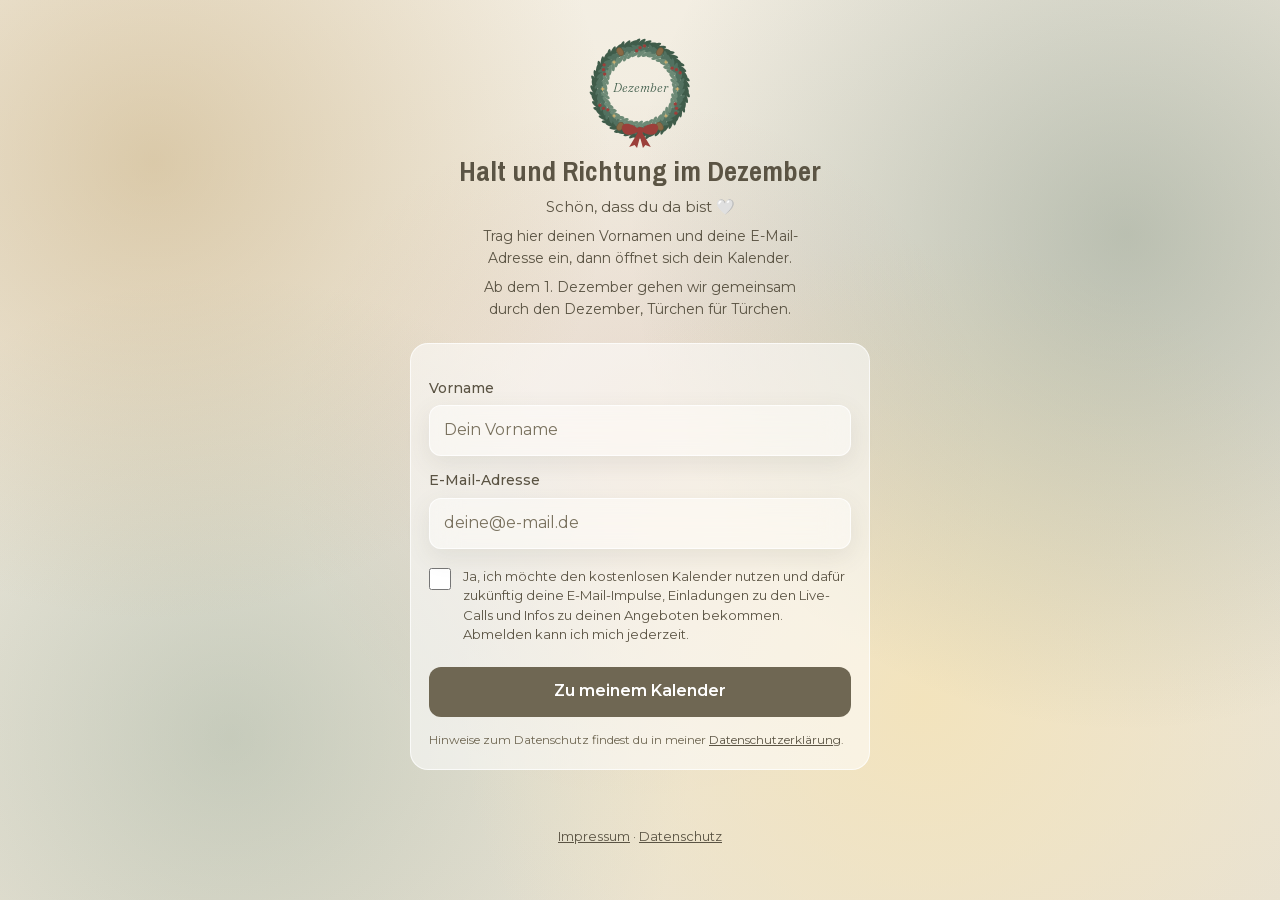
==== commit 2a14569f: "Add files via upload Neuste Version" ====
--- a/adventskalender/index.html
+++ b/adventskalender/index.html
@@ -43,7 +43,7 @@
 .countdown:empty { display: none; }
 .tuer.zu { cursor: default; }
 .tuer.zu svg.kranz { opacity: .55; }
-.zu-hinweis { position: fixed; left: 50%; bottom: max(24px, env(safe-area-inset-bottom, 0px)); transform: translateX(-50%); background: var(--tinte); color: #fff; padding: 10px 16px; border-radius: 999px; font-size: 14px; z-index: 50; max-width: calc(100vw - 32px); text-align: center; }
+.zu-hinweis { position: fixed; left: 50%; top: calc(env(safe-area-inset-top, 0px) + 16px); transform: translateX(-50%); background: var(--tinte); color: #fff; padding: 10px 16px; border-radius: 999px; font-size: 14px; z-index: 50; max-width: calc(100vw - 32px); text-align: center; }
 .fuss a { color: inherit; }
 .entwurf { margin: 0; font-size: 13px; text-align: center; background: var(--papier); border: 1px dashed var(--taupe); border-radius: 6px; padding: 8px 12px; }
 .block-titel { margin: 0; font-family: var(--display); font-weight: 600; font-size: 13px; letter-spacing: .18em; text-transform: uppercase; }
@@ -350,27 +350,117 @@
 /* Audit-Fixes */
 .tuer { -webkit-backdrop-filter: none; backdrop-filter: none; }
 .ig-hinweis { margin: 0; font-size: 13px; text-align: center; background: var(--licht); border-radius: 12px; padding: 10px 14px; }
+
+/* Änderungen 22.11.2026 */
+/* Glückskeks bricht am Knick: von der Mundöffnung leicht ansteigend nach rechts */
+.keks-h.l { clip-path: polygon(0 0, 100% 0, 100% 26%, 94% 26.5%, 88% 28.5%, 82% 28%, 76% 30.5%, 70% 30%, 64% 32.5%, 58% 32%, 52% 34.5%, 47% 33.5%, 41% 35%, 0 35%); transform-origin: 96% 27%; }
+.keks-h.r { clip-path: polygon(0 35%, 41% 35%, 47% 33.5%, 52% 34.5%, 58% 32%, 64% 32.5%, 70% 30%, 76% 30.5%, 82% 28%, 88% 28.5%, 94% 26.5%, 100% 26%, 100% 100%, 0 100%); transform-origin: 96% 27%; }
+.keks.auf .keks-h.l { transform: translate(-4px, -14px) rotate(-7deg); }
+.keks.auf .keks-h.r { transform: translate(2px, 8px) rotate(3deg); }
+.frage-karte p { text-align: left; }
+.home-info { font-size: 13px; text-align: center; }
+.home-info summary { cursor: pointer; text-decoration: underline; text-underline-offset: 3px; list-style: none; }
+.home-info summary::-webkit-details-marker { display: none; }
+.home-info p { margin: 8px 0 0; text-align: left; }
+.abstand-oben { margin-top: 16px !important; }
+#willkommen { position: fixed; inset: 0; z-index: 50; background: var(--creme); overflow-y: auto; padding-top: env(safe-area-inset-top, 0px); }
+.willkommen-innen { max-width: 460px; margin-inline: auto; padding-left: max(18px, env(safe-area-inset-left, 0px)); padding-right: max(18px, env(safe-area-inset-right, 0px)); padding-block: 48px 40px; display: flex; flex-direction: column; align-items: center; gap: 14px; text-align: center; }
+.willkommen-innen h2 { margin: 0; font-family: var(--satz); font-style: italic; font-weight: 500; font-size: 30px; color: var(--tanne); line-height: 1.15; text-wrap: balance; }
+.w-baum { appearance: none; background: none; border: 0; padding: 0; width: 180px; max-width: 60vw; display: block; margin-inline: auto; }
+.w-baum svg { width: 100%; height: auto; display: block; }
+.w-baum .licht { fill: #b9c2ba; transition: fill .6s ease; }
+.w-baum.an .licht { fill: #f6d98a; }
+.w-baum.an .licht.warm { fill: #e7a07a; }
+.w-baum .spitze { fill: #cdb88a; transition: fill .6s ease; }
+.w-baum.an .spitze { fill: #e8c46a; }
+.w-baum.an svg { filter: drop-shadow(0 0 10px rgba(246,217,138,.6)); }
+.w-baum:not(.an) { animation: atmen 2.4s ease-in-out infinite; }
+@keyframes atmen { 50% { transform: scale(1.03); } }
+.w-karte { display: flex; flex-direction: column; gap: 12px; text-align: left; width: 100%; animation: auf .5s ease both; }
+.w-karte > p { margin: 0; }
+.w-punkt { display: grid; grid-template-columns: 30px minmax(0, 1fr); gap: 10px; align-items: start; background: var(--papier); border-radius: 14px; padding: 12px 14px; }
+.w-punkt .nr { width: 30px; height: 30px; border-radius: 50%; background: var(--licht); display: grid; place-items: center; font-family: var(--satz); font-style: italic; font-size: 18px; color: var(--tanne); }
+.w-punkt p { margin: 4px 0 0; font-size: 14px; }
+.w-punkt .klein { font-size: 12.5px; color: #6f6753; }
+.baum24 { width: 100%; max-width: 300px; align-self: center; }
+.baum24 svg { width: 100%; height: auto; display: block; }
+.baum24 [data-g] { cursor: pointer; outline: none; }
+.baum24 [data-g]:focus-visible { stroke: var(--tinte); stroke-width: 2; }
+.baum24 .wackeln { animation: wackeln 3s ease-in-out infinite; transform-box: fill-box; transform-origin: 50% 100%; }
+.baum24 .wackeln.zwei { animation-delay: 1s; }
+.baum24 .wackeln.drei { animation-delay: 2s; transform-origin: 50% 0; }
+@keyframes wackeln { 0%, 80%, 100% { transform: rotate(0); } 85% { transform: rotate(-4deg); } 90% { transform: rotate(4deg); } 95% { transform: rotate(-2deg); } }
+.baum-titel { text-align: center; }
+.baum-wahl { display: flex; flex-wrap: wrap; gap: 8px; justify-content: center; }
+#geschenk { position: fixed; inset: 0; z-index: 45; background: rgba(52,77,89,.35); display: flex; align-items: flex-end; justify-content: center; }
+.geschenk-blatt { background: var(--creme); width: 100%; max-width: 520px; max-height: 88vh; overflow-y: auto; border-radius: 22px 22px 0 0; padding: 10px max(18px, env(safe-area-inset-right, 0px)) calc(28px + env(safe-area-inset-bottom, 0px)) max(18px, env(safe-area-inset-left, 0px)); display: flex; flex-direction: column; gap: 14px; animation: hoch .35s ease both; }
+@keyframes hoch { from { transform: translateY(40px); opacity: 0; } }
+.geschenk-blatt .griff { width: 44px; height: 5px; border-radius: 5px; background: var(--sand); align-self: center; }
+.geschenk-blatt h2 { margin: 0; text-align: center; font-family: var(--satz); font-style: italic; font-weight: 500; font-size: 26px; color: var(--tanne); }
+.los-karte { background: var(--papier); border: 1px solid var(--sand); border-top: 3px solid var(--petrol); border-radius: 16px; padding: 18px 16px; display: flex; flex-direction: column; gap: 10px; }
+.los-eyebrow { font-family: var(--display); font-weight: 600; font-size: 12px; letter-spacing: .16em; text-transform: uppercase; color: var(--petrol); text-align: center; }
+.los-karte h3 { margin: 0; text-align: center; font-family: var(--satz); font-style: italic; font-weight: 500; font-size: 26px; color: var(--petrol); }
+.los-karte p { margin: 0; }
+.los-frage { font-weight: 600; }
+.los-liste { margin: 0; padding-left: 22px; display: flex; flex-direction: column; gap: 4px; }
+.los-info { font-size: 12px; color: #6f6753; }
+.los-info a { color: inherit; }
+.los-ok { font-family: var(--satz); font-style: italic; font-size: 20px; color: var(--tanne); text-align: center; }
+.los-karte .knopf { background: var(--petrol); }
+.buch-vorschau { width: min(56vw, 200px); align-self: center; border-radius: 6px; box-shadow: 0 6px 18px rgba(52,77,89,.25); }
+.zugang { padding-top: 22px; }
+.zugang .hero { gap: 8px; }
+.zugang .kranz { width: 118px; display: block; }
+.zugang h1 { font-size: clamp(19px, 5.6vw, 28px); text-wrap: balance; }
+.zugang .unter { font-size: 15px; }
+.zugang .einleitung { font-size: 14px; width: 100%; max-width: 34ch; }
+.zugang .einleitung-ende { margin-bottom: 22px; }
+.zugang .fuss { margin-top: 56px; }
+@media (prefers-reduced-motion: reduce) { .w-baum, .baum24 .wackeln, .geschenk-blatt, .w-karte { animation: none !important; } }
+
+/* Runde 23.11.2026 */
+.baum-titel { margin: 6px 0 0; font-family: var(--satz); font-style: italic; font-weight: 500; font-size: 28px; line-height: 1.15; color: var(--tanne); text-align: center; text-wrap: balance; }
+.baum-unter { margin: -8px 0 0; text-align: center; font-size: 15px; }
+.los-kopf { position: relative; width: 96px; align-self: center; animation: aufpoppen .6s cubic-bezier(.2, 1.4, .4, 1) both; }
+.los-kopf svg { width: 100%; height: auto; display: block; }
+.los-kopf .funke { top: 40px; }
+@keyframes aufpoppen { from { transform: scale(.4) rotate(-8deg); opacity: 0; } to { transform: none; opacity: 1; } }
+.los-eyebrow { display: inline-block; align-self: center; background: var(--petrol); color: #fff; border-radius: 999px; padding: 5px 14px; font-size: 13px; letter-spacing: .2em; }
+.los-karte h3 { font-size: 30px; line-height: 1.1; }
+.los-karte { gap: 12px; }
+.los-karte.los-drin { text-align: center; padding-block: 26px; animation: aufpoppen .5s ease both; }
+.los-ok-text { font-size: 16px; }
+@media (prefers-reduced-motion: reduce) { .los-kopf, .los-karte.los-drin { animation: none !important; } }
+
+/* Runde 23.11.2026, Teil 2 */
+.baum-unter { max-width: 24ch; align-self: center; text-wrap: balance; }
+#blattInnen .hinweis, .baum-unter, .einladung h3, .titel, .satz { text-wrap: balance; }
+#blattInnen p, .einladung p, .los-karte p, .w-punkt p { text-wrap: pretty; }
+.baum-wrap-hinweis { max-width: 26ch; align-self: center; }
+.einladung .knopf.cta { font-size: clamp(13px, 3.7vw, 15px); padding-inline: 12px; line-height: 1.25; }
 </style>
 </head>
 <body>
 
 <section class="zugang" id="zugang" hidden aria-labelledby="zugangTitel">
   <header class="hero">
+    <div id="zugangKranz"></div>
     <h1 id="zugangTitel">Halt und Richtung im Dezember</h1>
-    <p class="unter">Dein Online-Adventskalender wartet auf dich.</p>
-    <p class="einleitung">Trag deinen Vornamen und deine E-Mail-Adresse ein, dann öffnet sich dein Kalender. Ab dem 1. Dezember wartet jeden Tag ein Türchen auf dich.</p>
+    <p class="unter">Schön, dass du da bist 🤍</p>
+    <p class="einleitung">Trag hier deinen Vornamen und deine E-Mail-Adresse ein, dann öffnet sich dein Kalender.</p>
+    <p class="einleitung einleitung-ende">Ab dem 1. Dezember gehen wir gemeinsam durch den Dezember, Türchen für Türchen.</p>
   </header>
   <form class="zugang-karte" id="zugangForm" novalidate>
     <label class="lb" for="zName">Vorname</label>
-    <input class="feld" id="zName" name="name" type="text" autocomplete="given-name" maxlength="80" required>
+    <input class="feld" id="zName" name="name" type="text" placeholder="Dein Vorname" autocomplete="given-name" maxlength="80" required>
     <p class="fehler" id="zNameFehler"></p>
     <label class="lb" for="zMail">E-Mail-Adresse</label>
-    <input class="feld" id="zMail" name="email" type="email" autocomplete="email" maxlength="160" required>
+    <input class="feld" id="zMail" name="email" type="email" placeholder="deine@e-mail.de" autocomplete="email" maxlength="160" required>
     <p class="fehler" id="zMailFehler"></p>
-    <label class="check"><input type="checkbox" id="zKontakt" name="kontakt"><span id="zKontaktText">Ja, Yassi von Mindspiration darf mich per E-Mail kontaktieren, zum Beispiel mit Impulsen, Einladungen zu Live-Calls und Angeboten. Diese Einwilligung ist freiwillig und ich kann sie jederzeit widerrufen.</span></label>
+    <label class="check"><input type="checkbox" id="zKontakt" name="kontakt"><span id="zKontaktText">Ja, ich möchte den kostenlosen Kalender nutzen und dafür zukünftig deine E-Mail-Impulse, Einladungen zu den Live-Calls und Infos zu deinen Angeboten bekommen. Abmelden kann ich mich jederzeit.</span></label>
     <p class="fehler" id="zKontaktFehler"></p>
-    <button class="knopf" id="zLos" type="submit" style="margin-top:16px">Kalender öffnen</button>
-    <p class="info">Mit dem Klick auf „Kalender öffnen“ werden dein Vorname und deine E-Mail-Adresse gespeichert, damit du Zugang zum Kalender bekommst. Mehr dazu in der <a href="https://www.mindspiration.co/datenschutz" target="_blank" rel="noopener">Datenschutzerklärung</a>.</p>
+    <button class="knopf" id="zLos" type="submit" style="margin-top:16px">Zu meinem Kalender</button>
+    <p class="info">Hinweise zum Datenschutz findest du in meiner <a href="https://www.mindspiration.co/datenschutz" target="_blank" rel="noopener">Datenschutzerklärung</a>.</p>
   </form>
   <p class="fuss"><a href="https://www.mindspiration.co/impressum" target="_blank" rel="noopener">Impressum</a> · <a href="https://www.mindspiration.co/datenschutz" target="_blank" rel="noopener">Datenschutz</a></p>
 </section>
@@ -379,25 +469,16 @@
   <header class="hero">
     <div id="heroKranz"></div>
     <h1>Halt und Richtung im Dezember</h1>
-    <p class="unter">Halt für die schweren Tage.<br>Richtung für das, was kommt.</p>
-    <p class="einleitung">Jeden Tag ein kleiner Schritt für dich.<br>Und an Heiligabend wartet ein Geschenk auf dich.</p>
+    <p class="unter">Für die schweren Tage und für alles, was jetzt kommen darf.</p>
+    <p class="einleitung">Wir gehen gemeinsam durch den Dezember, Türchen für Türchen. Jeden Tag wartet ein kleiner Schritt auf dich, ganz in deinem Tempo 🤍</p>
   </header>
   <p class="entwurf" id="vorschauHinweis" hidden>Vorschau: Alle Türchen sind offen. <a href="?vorschau=0">Vorschau beenden</a></p>
   <p class="countdown" id="countdown" aria-live="polite"></p>
   <section class="spalte" aria-label="Die Türchen">
     <div class="raster" id="raster"></div>
   </section>
-  <div id="adventHinweis"></div>
-  <section class="himmel" aria-label="Dein Sternbild">
-    <h2 class="block-titel">Dein Sternbild</h2>
-    <p class="himmel-text">Mit jedem Türchen leuchtet ein Stern mehr. Am 24. ist dein Sternbild vollständig.</p>
-    <div id="himmelWahl" class="spalte"></div>
-    <div id="himmel" class="himmel-bild"></div>
-    <p id="himmelName" class="himmel-name" hidden></p>
-    <button class="textknopf" id="beispiel" type="button">So sieht es am 24. aus</button>
-  </section>
-  <p class="himmel-text">Tipp: Speicher den Kalender auf deinem Home-Bildschirm. Dann bleibt alles, was du einträgst, auf deinem Handy.</p>
-  <div class="einladung spalte weiter-karte" id="webinarKarte" hidden><h3>Und nach Weihnachten?</h3><p>Wenn sich dein neues Jahr gerade leer anfühlt und du nicht weißt, wohin es gehen soll: Am 28.12. gestalten wir gemeinsam dein Vision Board, kostenlos und live mit mir.</p><a class="knopf hell cta" id="webinarKnopf" target="_blank" rel="noopener">Zum Vision-Board-Webinar anmelden</a></div>
+    <p class="himmel-text" style="text-align:center">Tipp: Leg den Kalender auf deinen Home-Bildschirm, dann hast du ihn jeden Tag mit einem Klick griffbereit.</p>
+  <div class="einladung spalte weiter-karte" id="webinarKarte" hidden><h3>Und nach Weihnachten?</h3><p>Wenn sich dein neues Jahr gerade leer anfühlt und du nicht weißt, wohin es gehen soll: Am 28.12.2026 gestalten wir im kostenlosen Visionboard Webinar gemeinsam dein Visionboard, damit du dein neues Jahr klar vor Augen hast.</p><a class="knopf hell cta" id="webinarKnopf" target="_blank" rel="noopener">Zum Visionboard Webinar anmelden</a></div>
   <p class="fuss">@mindspiration_ · <a href="https://www.mindspiration.co/impressum" target="_blank" rel="noopener">Impressum</a> · <a href="https://www.mindspiration.co/datenschutz" target="_blank" rel="noopener">Datenschutz</a></p>
 </main>
 
@@ -412,15 +493,11 @@
 (function () {
   'use strict';
   var ruhig = matchMedia('(prefers-reduced-motion: reduce)').matches;
-  /* LINKS: Ein leerer Link blendet den passenden Knopf aus.
-     webinar: Anmeldelink zum Vision-Board-Webinar am 28.12. HIER EINTRAGEN (schaltet 8 Einladungen frei)
-     klarheit / warteliste: die zwei Knöpfe im Geschenk an Heiligabend HIER EINTRAGEN */
+  /* LINKS: Ein leerer Link blendet den passenden Knopf aus. */
   var LINKS = {
     "community": "https://www.mindspiration.co/bestellung",
     "call": "https://calendly.com/yaaaaaassi/wegweiser-call",
-    "webinar": "",
-    "klarheit": "",
-    "warteliste": ""
+    "webinar": "https://www.mindspiration.co/visionboard"
   };
   /* Jeder Knopf bekommt eine Markierung, aus welchem Türchen er geklickt wurde (utm_content=tuer-7).
      Calendly speichert das bei jeder Buchung. */
@@ -441,6 +518,9 @@
   var OFFEN = vorschau ? 24 : (H.year > 2026 || (H.year === 2026 && H.month === 12 && H.day >= 24)) ? 24 : (H.year === 2026 && H.month === 12) ? H.day : 0;
   var BIS_START = (H.year === 2026 && H.month === 11) ? 31 - H.day : 0;
   var $ = function (id) { return document.getElementById(id); };
+  /* Verlosung: Teilnahme bis 26.12.2026, 23:59 Uhr deutscher Zeit */
+  var LOS_ENDE = H.year > 2026 || (H.year === 2026 && H.month === 12 && H.day >= 27);
+  function standalone() { return !!((window.matchMedia && matchMedia('(display-mode: standalone)').matches) || navigator.standalone); }
 
   function el(tag, attrs, kinder) {
     var e = document.createElement(tag);
@@ -473,7 +553,6 @@
     schreib: function (k, v) { try { localStorage.setItem('hrd2-' + k, JSON.stringify(v)); } catch (e) {} }
   };
   var besucht = speicher.lies('besucht', {});
-  var meinZeichen = speicher.lies('zeichen', null);
 
   /* Kranz */
   function kranz(innen) {
@@ -498,112 +577,6 @@
   }
   function kranzEl(innen) { var d = document.createElement('div'); d.innerHTML = kranz(innen); return d.firstChild; }
 
-  /* Sternzeichen und Sternbilder (vereinfacht gezeichnet) */
-  /* Sterne: [Rektaszension in Stunden, Deklination in Grad], Linien: Paare von Sternen */
-  var ZEICHEN = [
-    { n: 'Widder', g: '♈', m: 3, t: 21, s: 'Du musst heute nicht kämpfen. Auch stille Schritte bringen dich weiter.', st: [[2.83, 27.26], [2.12, 23.46], [1.91, 20.81], [1.89, 19.29]], li: [[0, 1], [1, 2], [2, 3]] },
-    { n: 'Stier', g: '♉', m: 4, t: 20, s: 'Du darfst es dir weich machen. Ruhe ist gerade kein Stillstand.', st: [[4.60, 16.51], [4.48, 15.87], [4.33, 15.63], [4.38, 17.54], [4.48, 19.18], [5.44, 28.61], [5.63, 21.14], [4.01, 12.49], [3.41, 9.03]], li: [[6, 0], [0, 1], [1, 2], [2, 3], [3, 4], [4, 5], [2, 7], [7, 8]] },
-    { n: 'Zwillinge', g: '♊', m: 5, t: 21, s: 'Nicht jeder Gedanke braucht heute eine Antwort.', st: [[7.58, 31.89], [7.76, 28.03], [7.19, 30.25], [6.73, 25.13], [6.38, 22.51], [6.25, 22.51], [7.43, 27.80], [7.34, 21.98], [7.07, 20.57], [6.63, 16.40], [7.30, 16.54], [6.75, 12.90]], li: [[0, 2], [2, 3], [3, 4], [4, 5], [0, 1], [1, 6], [1, 7], [7, 8], [8, 9], [7, 10], [10, 11]] },
-    { n: 'Krebs', g: '♋', m: 6, t: 22, s: 'Dein Zuhause darf auch in dir selbst entstehen.', st: [[8.78, 28.76], [8.72, 21.47], [8.74, 18.15], [8.28, 9.19], [8.97, 11.86]], li: [[0, 1], [1, 2], [2, 3], [2, 4]] },
-    { n: 'Löwe', g: '♌', m: 7, t: 23, s: 'Du musst heute nicht strahlen, um gesehen zu werden.', st: [[9.76, 23.77], [9.88, 26.01], [10.28, 23.42], [10.33, 19.84], [10.12, 16.76], [10.14, 11.97], [11.24, 20.52], [11.24, 15.43], [11.82, 14.57]], li: [[0, 1], [1, 2], [2, 3], [3, 4], [4, 5], [3, 6], [6, 8], [8, 7], [7, 5], [6, 7]] },
-    { n: 'Jungfrau', g: '♍', m: 8, t: 23, s: 'Es muss nicht perfekt sein. Du bist auch so genug.', st: [[11.84, 1.76], [12.33, -0.67], [12.69, -1.45], [12.93, 3.40], [13.04, 10.96], [13.16, -5.54], [13.42, -11.16], [13.58, -0.60], [14.27, -6.00], [14.72, -5.66]], li: [[0, 1], [1, 2], [2, 3], [3, 4], [2, 5], [5, 6], [3, 7], [7, 8], [8, 9], [7, 6]] },
-    { n: 'Waage', g: '♎', m: 9, t: 23, s: 'Du darfst heute zuerst dich selbst fragen, was du willst.', st: [[15.07, -25.28], [14.85, -16.04], [15.28, -9.38], [15.59, -14.79], [15.62, -28.14], [15.64, -29.78]], li: [[0, 1], [1, 2], [2, 3], [3, 1], [3, 4], [4, 5]] },
-    { n: 'Skorpion', g: '♏', m: 10, t: 23, s: 'Du musst nicht alles sofort durchdringen. Auch in der Tiefe darfst du dich ausruhen.', st: [[16.09, -19.81], [16.01, -22.62], [15.98, -26.11], [16.35, -25.59], [16.49, -26.43], [16.60, -28.22], [16.84, -34.29], [16.86, -38.05], [16.91, -42.36], [17.20, -43.24], [17.62, -43.00], [17.79, -40.13], [17.71, -39.03], [17.56, -37.10], [17.51, -37.30]], li: [[0, 1], [1, 2], [1, 3], [3, 4], [4, 5], [5, 6], [6, 7], [7, 8], [8, 9], [9, 10], [10, 11], [11, 12], [12, 13], [13, 14]] },
-    { n: 'Schütze', g: '♐', m: 11, t: 22, s: 'Auch wer die Freiheit liebt, darf heute einfach bleiben.', st: [[18.10, -30.42], [18.35, -29.83], [18.40, -34.38], [18.47, -25.42], [18.76, -26.99], [18.92, -26.30], [19.12, -27.67], [19.04, -29.88], [18.29, -36.76], [18.23, -21.06]], li: [[0, 1], [1, 2], [2, 0], [1, 3], [3, 4], [4, 1], [4, 5], [5, 6], [6, 7], [7, 4], [7, 2], [3, 9], [2, 8]] },
-    { n: 'Steinbock', g: '♑', m: 12, t: 22, s: 'Du musst das heute nicht allein tragen.', st: [[20.30, -12.51], [20.35, -14.78], [20.77, -25.27], [20.86, -26.92], [21.44, -22.41], [21.78, -16.13], [21.67, -16.66], [21.37, -16.83], [21.10, -17.23]], li: [[0, 1], [1, 2], [2, 3], [3, 4], [4, 5], [5, 6], [6, 7], [7, 8], [8, 1]] },
-    { n: 'Wassermann', g: '♒', m: 1, t: 20, s: 'Du darfst anders sein als alle anderen in diesem Dezember.', st: [[20.79, -9.50], [21.53, -5.57], [22.10, -0.32], [22.36, -1.39], [22.48, -0.02], [22.59, -0.12], [22.42, 1.38], [22.28, -7.78], [22.88, -7.58], [22.83, -13.59], [22.91, -15.82], [23.24, -6.05], [23.26, -9.09]], li: [[0, 1], [1, 2], [2, 3], [3, 4], [4, 5], [4, 6], [2, 7], [7, 8], [8, 9], [9, 10], [8, 11], [11, 12]] },
-    { n: 'Fische', g: '♓', m: 2, t: 19, s: 'Was du fühlst, darf da sein. Du musst es heute nicht einordnen.', st: [[23.29, 3.28], [23.47, 6.38], [23.67, 5.63], [23.70, 1.78], [23.45, 1.26], [23.99, 6.86], [0.81, 7.59], [1.05, 7.89], [1.50, 6.14], [1.69, 5.49], [2.03, 2.76], [1.76, 9.16], [1.52, 15.35], [1.23, 24.58], [1.19, 30.09]], li: [[0, 1], [1, 2], [2, 3], [3, 4], [4, 0], [2, 5], [5, 6], [6, 7], [7, 8], [8, 9], [9, 10], [10, 11], [11, 12], [12, 13], [13, 14]], wrap: true }
-  ];
-  var WAGEN = { n: 'Großer Wagen', st: [[13.79, 49.31], [13.40, 54.93], [12.90, 55.96], [12.26, 57.03], [11.06, 61.75], [11.03, 56.38], [11.90, 53.69]], li: [[0, 1], [1, 2], [2, 3], [3, 4], [4, 5], [5, 6], [6, 3]] };
-  /* Liefert ein Zeichen oder bei Geburtstag am Übergang beide zur Auswahl */
-  function findeZeichen(monat, tag) {
-    var i, a, n;
-    for (i = 0; i < 12; i++) {
-      a = ZEICHEN[i]; n = ZEICHEN[(i + 11) % 12];
-      if (monat === a.m && (tag === a.t || tag === a.t - 1)) return [(i + 11) % 12, i];
-    }
-    for (i = 0; i < 12; i++) {
-      a = ZEICHEN[i]; n = ZEICHEN[(i + 1) % 12];
-      if ((monat === a.m && tag >= a.t) || (monat === n.m && tag < n.t)) return [i];
-    }
-    return [9];
-  }
-  function zeichenWahl(ziel, fertig) {
-    ziel.textContent = '';
-    var feld = el('input', { class: 'feld', type: 'date', id: 'geb' + Math.random().toString(36).slice(2, 7), 'aria-label': 'Dein Geburtsdatum' });
-    var aus = el('div', { class: 'spalte' });
-    ziel.appendChild(el('label', { for: feld.id, text: 'Wann hast du Geburtstag?' }));
-    ziel.appendChild(feld);
-    ziel.appendChild(knopf('Weiter', function () {
-      if (!feld.value) { feld.focus(); return; }
-      var t = feld.value.split('-'), z = findeZeichen(+t[1], +t[2]);
-      if (z.length === 1) { fertig(z[0]); return; }
-      aus.textContent = '';
-      aus.appendChild(text('Du bist genau am Übergang geboren. Welches Zeichen fühlt sich nach dir an?'));
-      aus.appendChild(el('div', { class: 'zwei' }, z.map(function (i) { return knopf(ZEICHEN[i].n, function () { fertig(i); }, 'hell'); })));
-    }, 'hell'));
-    ziel.appendChild(aus);
-  }
-  function setzeZeichen(i) { meinZeichen = i; speicher.schreib('zeichen', i); himmel(); }
-  var ohneZeichen = speicher.lies('ohneZeichen', false);
-
-  /* Sternbild: die echten Sterne des Sternbilds, ergänzt um Himmelssterne, damit es 24 Lichter für 24 Tage sind */
-  function sternbild(i) {
-    var Z = (i === null || i === undefined) ? WAGEN : ZEICHEN[i];
-    var st = Z.st.map(function (p) { return [Z.wrap && p[0] > 12 ? p[0] - 24 : p[0], p[1]]; });
-    var mitte = st.reduce(function (a, p) { return a + p[1]; }, 0) / st.length, k = Math.cos(mitte * Math.PI / 180);
-    var xy = st.map(function (p) { return [-p[0] * 15 * k, -p[1]]; });
-    var x0 = Math.min.apply(null, xy.map(function (p) { return p[0]; })), x1 = Math.max.apply(null, xy.map(function (p) { return p[0]; }));
-    var y0 = Math.min.apply(null, xy.map(function (p) { return p[1]; })), y1 = Math.max.apply(null, xy.map(function (p) { return p[1]; }));
-    var mass = Math.min(270 / Math.max(x1 - x0, 1), 135 / Math.max(y1 - y0, 1));
-    var ox = 170 - (x0 + x1) / 2 * mass, oy = 92 - (y0 + y1) / 2 * mass;
-    var echt = xy.map(function (p) { return { x: +(p[0] * mass + ox).toFixed(1), y: +(p[1] * mass + oy).toFixed(1), haupt: true }; });
-    var S = echt.length, tag = echt.map(function (p, n) { return Math.floor((n + 1) * 24 / S) - 1; });
-    var pts = new Array(24), seed = (i === null || i === undefined ? 99 : i) * 7919 + 13;
-    function zuf() { seed = (seed * 9301 + 49297) % 233280; return seed / 233280; }
-    echt.forEach(function (p, n) { pts[tag[n]] = p; });
-    for (var d = 0; d < 24; d++) {
-      if (pts[d]) continue;
-      var p, versuche = 0;
-      do { p = { x: +(18 + zuf() * 304).toFixed(1), y: +(14 + zuf() * 157).toFixed(1), haupt: false }; versuche++; }
-      while (versuche < 60 && echt.some(function (e) { return Math.hypot(e.x - p.x, e.y - p.y) < 16; }));
-      pts[d] = p;
-    }
-    return { pts: pts, kanten: Z.li.map(function (l) { return [tag[l[0]], tag[l[1]]]; }), name: Z.n };
-  }
-  function stern(x, y, r, f, cls, delay) { var k = r * .25; return '<path class="' + (cls || '') + '"' + (delay ? ' style="animation-delay:' + delay + 's"' : '') + ' fill="' + f + '" d="M' + x + ' ' + (y - r) + 'L' + (x + k) + ' ' + (y - k) + 'L' + (x + r) + ' ' + y + 'L' + (x + k) + ' ' + (y + k) + 'L' + x + ' ' + (y + r) + 'L' + (x - k) + ' ' + (y + k) + 'L' + (x - r) + ' ' + y + 'L' + (x - k) + ' ' + (y - k) + 'Z"/>'; }
-  function zeichneHimmel(i, an, animiert) {
-    var b = sternbild(i), anz = Object.keys(an).length;
-    var svg = '<svg viewBox="0 0 340 185" role="img" aria-label="Dein Sternbild mit ' + anz + ' von 24 Sternen">';
-    b.kanten.forEach(function (k) { if (an[k[0] + 1] && an[k[1] + 1]) svg += '<line class="' + (animiert ? 'linie-neu' : '') + '"' + (animiert ? ' style="animation-delay:' + (24 * .12 + .2) + 's"' : '') + ' x1="' + b.pts[k[0]].x + '" y1="' + b.pts[k[0]].y + '" x2="' + b.pts[k[1]].x + '" y2="' + b.pts[k[1]].y + '" stroke="#b8975a" stroke-width=".8"/>'; });
-    b.pts.forEach(function (p, n) {
-      if (an[n + 1]) svg += stern(p.x, p.y, p.haupt ? 7 : 3.4, p.haupt ? '#b8975a' : '#d3b26f', animiert ? 'funkeln' : '', animiert ? (n * .12).toFixed(2) : 0);
-      else svg += '<circle cx="' + p.x + '" cy="' + p.y + '" r="1.3" fill="#c9c1ac"/>';
-    });
-    return svg + '</svg>';
-  }
-  var alleAn = {}; for (var a0 = 1; a0 <= 24; a0++) alleAn[a0] = 1;
-  var beispielAn = false;
-  function himmel() {
-    var z = meinZeichen;
-    var ohne = z === null && ohneZeichen;
-    $('himmel').hidden = ohne; $('beispiel').hidden = ohne;
-    if (ohne) { $('himmelWahl').hidden = false; $('himmelName').hidden = true; if (!$('himmelWahl').firstChild) $('himmelWahl').appendChild(el('button', { type: 'button', class: 'textknopf', text: 'Doch mein Sternbild einrichten', on: { click: function () { ohneZeichen = false; speicher.schreib('ohneZeichen', false); $('himmelWahl').textContent = ''; himmel(); } } })); return; }
-    $('himmel').innerHTML = zeichneHimmel(z, beispielAn ? alleAn : besucht);
-    $('beispiel').textContent = beispielAn ? 'Mein Sternbild zeigen' : 'So sieht es am 24. aus';
-    var wahl = $('himmelWahl'), name = $('himmelName');
-    if (z === null && !ohneZeichen) {
-      name.hidden = true; wahl.hidden = false;
-      if (!wahl.firstChild) {
-        wahl.appendChild(text('Trag hier deinen Geburtstag ein, um dein persönliches Sternbild zu bekommen. Er bleibt nur auf deinem Handy.', 'hinweis'));
-        var feld = el('div', { class: 'spalte' }); wahl.appendChild(feld);
-        zeichenWahl(feld, function (i) { wahl.textContent = ''; setzeZeichen(i); });
-        wahl.appendChild(el('button', { type: 'button', class: 'textknopf', text: 'Lieber ohne Geburtstag', on: { click: function () { ohneZeichen = true; speicher.schreib('ohneZeichen', true); wahl.textContent = ''; himmel(); } } }));
-      }
-    }
-    else { wahl.hidden = true; wahl.textContent = ''; name.hidden = false; name.textContent = 'Dein Sternbild: ' + (z === null ? 'Der Große Wagen' : ZEICHEN[z].n); }
-  }
-  $('beispiel').addEventListener('click', function () { beispielAn = !beispielAn; himmel(); });
 
   function platz(art, t) {
     var ic = art === 'video' ? '<svg viewBox="0 0 24 24" fill="none" stroke="currentColor" stroke-width="1.5"><rect x="3" y="6" width="13" height="12" rx="2"/><path d="M16 11l5-3v8l-5-3"/></svg>' : '<svg viewBox="0 0 24 24" fill="none" stroke="currentColor" stroke-width="1.5"><path d="M4 10v4M8 7v10M12 4v16M16 7v10M20 10v4" stroke-linecap="round"/></svg>';
@@ -694,9 +667,12 @@
       var bin = atob(url.split(',')[1]), arr = new Uint8Array(bin.length);
       for (var i = 0; i < bin.length; i++) arr[i] = bin.charCodeAt(i);
       var file = new File([arr], datei, { type: 'image/png' });
-      if (navigator.canShare && navigator.canShare({ files: [file] })) { navigator.share({ files: [file] }).catch(function () {}); return; }
+      /* Handy: Teilen-Menü mit „Bild sichern“. Computer: direkt herunterladen. */
+      var handy = window.matchMedia && matchMedia('(pointer: coarse)').matches;
+      if (handy && navigator.canShare && navigator.canShare({ files: [file] })) { navigator.share({ files: [file] }).catch(function (e) { if (!e || e.name !== 'AbortError') laden(); }); return; }
     } catch (e) {}
-    var a = document.createElement('a'); a.href = url; a.download = datei; document.body.appendChild(a); a.click(); a.remove();
+    laden();
+    function laden() { var a = document.createElement('a'); a.href = url; a.download = datei; document.body.appendChild(a); a.click(); a.remove(); }
   }
   function speicherKnopf(url, datei, label) {
     return el('div', { class: 'speichern' }, [knopf(label || 'Bild speichern', function () { speichereBild(url, datei); }, 'hell')]);
@@ -709,16 +685,36 @@
     x.strokeStyle = '#b8975a'; x.lineWidth = 3; x.setLineDash([12, 10]); x.strokeRect(262, 30, W - 292, H - 60); x.setLineDash([]);
     x.save(); x.translate(122, H / 2); x.rotate(-Math.PI / 2); x.textAlign = 'center'; x.fillStyle = '#fbf6ea'; x.font = "700 52px 'Archivo Narrow', Arial, sans-serif"; x.fillText('G U T S C H E I N', 0, 18); x.restore();
     x.textAlign = 'center'; x.fillStyle = '#8d846f'; x.font = "600 24px 'Archivo Narrow', Arial, sans-serif"; x.fillText('N I K O L A U S   2 0 2 6', 615, 100);
-    x.fillStyle = '#3f5c4a'; x.font = "italic 500 46px 'Cormorant Garamond', Georgia, serif";
-    umbruch(x, t, 600).forEach(function (z, i, a) { x.fillText(z, 615, 230 + i * 58 - (a.length - 1) * 29); });
+    x.fillStyle = '#3f5c4a'; x.font = "italic 500 40px 'Cormorant Garamond', Georgia, serif";
+    umbruch(x, t, 600).forEach(function (z, i, a) { x.fillText(z, 615, 235 + i * 50 - (a.length - 1) * 25); });
     x.fillStyle = '#5b5444'; x.font = "500 22px Montserrat, Arial, sans-serif"; x.textAlign = 'left';
     x.fillText('Für: mich', 300, 450); x.fillText('Von: mir', 640, 450);
     x.strokeStyle = 'rgba(91,84,68,.35)'; x.lineWidth = 1.5; x.beginPath(); x.moveTo(300, 462); x.lineTo(580, 462); x.moveTo(640, 462); x.lineTo(930, 462); x.stroke();
-    x.textAlign = 'center'; x.fillStyle = '#8d846f'; x.font = "400 18px Montserrat, Arial, sans-serif"; x.fillText('Einzulösen in den nächsten Tagen · @mindspiration_', 615, 505);
-    var img = el('img', { class: 'bild', alt: 'Dein Gutschein', style: 'width:100%;max-width:none;border-radius:12px' }); img.src = c.toDataURL('image/png');
+    x.textAlign = 'center'; x.fillStyle = '#8d846f'; x.font = "400 18px Montserrat, Arial, sans-serif"; x.fillText('Einzulösen in den nächsten Tagen', 615, 505);
+    var img = el('img', { class: 'bild', alt: 'Dein Gutschein', style: 'width:100%;max-width:340px;align-self:center;border-radius:12px' }); img.src = c.toDataURL('image/png');
     return el('div', { class: 'spalte' }, [img, speicherKnopf(img.src, 'gutschein.png', 'Gutschein speichern')]);
   }
   var STIEFEL = '<svg class="stiefel-svg" viewBox="0 0 160 200" aria-hidden="true"><path d="M78 2 v18" stroke="#9c3f3a" stroke-width="5" stroke-linecap="round"/><path d="M42 52 h86 v62 c0 10 4 16 10 22 c14 14 14 44 -10 50 c-20 5 -42 4 -66 -6 c-22 -9 -38 -22 -42 -38 c-4 -16 8 -28 22 -26 V52z" fill="#b8302a"/><path d="M42 52 h86 v62 c0 10 4 16 10 22 c14 14 14 44 -10 50 c-20 5 -42 4 -66 -6 c-22 -9 -38 -22 -42 -38 c-4 -16 8 -28 22 -26 V52z" fill="url(#stS)"/><defs><linearGradient id="stS" x1="0" y1="0" x2="1" y2="0"><stop offset="0" stop-color="rgba(0,0,0,.12)"/><stop offset=".5" stop-color="rgba(255,255,255,0)"/><stop offset="1" stop-color="rgba(0,0,0,.15)"/></linearGradient></defs><rect x="42" y="96" width="86" height="20" fill="#1f1f1f"/><rect x="72" y="90" width="30" height="32" rx="3" fill="none" stroke="#c9a83f" stroke-width="7"/><rect x="34" y="14" width="102" height="42" rx="14" fill="#fbfaf6"/><path d="M38 24 q10 -6 20 0 q10 6 20 0 q10 -6 20 0 q10 6 20 0 q8 -5 14 0" stroke="#e8e4da" stroke-width="3" fill="none"/><path d="M38 44 q10 -6 20 0 q10 6 20 0 q10 -6 20 0 q10 6 20 0 q8 -5 14 0" stroke="#e8e4da" stroke-width="3" fill="none"/></svg>';
+
+  /* Plan-Karte zum Speichern (Türchen 22) */
+  function planBildBox(titel, bloecke, datei) {
+    var c = document.createElement('canvas'), x = c.getContext('2d'), W = 720, H = 960; c.width = W; c.height = H;
+    var g = x.createLinearGradient(0, 0, 0, H); g.addColorStop(0, '#fbf8f0'); g.addColorStop(1, '#efe8d8'); x.fillStyle = g; x.fillRect(0, 0, W, H);
+    x.strokeStyle = '#b8975a'; x.lineWidth = 1.5; x.strokeRect(30, 30, W - 60, H - 60);
+    x.textAlign = 'center'; x.fillStyle = '#3f5c4a'; x.font = "italic 500 52px 'Cormorant Garamond', Georgia, serif"; x.fillText(titel, W / 2, 150);
+    x.fillStyle = '#b8975a'; x.beginPath(); x.moveTo(W / 2, 182); x.lineTo(W / 2 + 6, 194); x.lineTo(W / 2, 206); x.lineTo(W / 2 - 6, 194); x.closePath(); x.fill();
+    var y = 270;
+    bloecke.forEach(function (b, i) {
+      x.textAlign = 'left'; x.fillStyle = '#8d846f'; x.font = "600 20px 'Archivo Narrow', Arial, sans-serif"; x.fillText(b[0].toUpperCase().split('').join(' '), 90, y);
+      x.font = "italic 500 36px 'Cormorant Garamond', Georgia, serif"; x.fillStyle = '#5b5444';
+      var z = umbruch(x, b[1], 540); z.forEach(function (t, k) { x.fillText(t, 90, y + 54 + k * 46); });
+      y += 54 + z.length * 46 + 30;
+      if (i < bloecke.length - 1) { x.strokeStyle = 'rgba(184,151,90,.35)'; x.lineWidth = 1; x.beginPath(); x.moveTo(90, y - 6); x.lineTo(W - 90, y - 6); x.stroke(); y += 40; }
+    });
+    x.textAlign = 'center'; x.globalAlpha = .5; x.fillStyle = '#8d846f'; x.font = "400 18px Montserrat, Arial, sans-serif"; x.fillText('@mindspiration_', W / 2, H - 62); x.globalAlpha = 1;
+    var url = c.toDataURL('image/png'), img = el('img', { class: 'bild', alt: titel, style: 'width:min(70vw,280px)' }); img.src = url;
+    return el('div', { class: 'spalte' }, [img, speicherKnopf(url, datei, 'Plan als Bild speichern')]);
+  }
   function listenBild(kopf, zeilen) { return papierBild(kopf, zeilen.map(function (z) { return '· ' + z; }).join('\n')); }
 
   /* Gedanken auflösen */
@@ -811,6 +807,7 @@
     }
     function klangAus() { if (!klang) return; var k = klang; klang = null; try { k.g.gain.linearRampToValueAtTime(0, k.ac.currentTime + 1.2); setTimeout(function () { k.ac.close(); }, 1400); } catch (e) {} }
     function stopp(fertig) { if (raf) cancelAnimationFrame(raf); raf = null; klangAus(); stoppK.hidden = true; start.hidden = false; start.textContent = 'Noch einmal beginnen'; wort.textContent = fertig ? 'Schön, dass du da bist.' : 'Pausiert. Du kannst jederzeit neu beginnen.'; }
+    mitKlang.addEventListener('change', function () { if (!raf) return; if (mitKlang.checked) { if (!klang) klangAn(); } else klangAus(); });
     var stoppK = knopf('Stoppen', function () { stopp(false); }, 'hell'); stoppK.hidden = true;
     var start = knopf('Beginnen', function () {
       start.hidden = true; stoppK.hidden = false;
@@ -924,41 +921,75 @@
     if (brief && brief.trim()) A.push(['Mein Brief an mich in einem Jahr', [brief.trim()], 'brief']);
     if (b.anker) A.push(['Mein Anker', ['Mehr ' + b.anker[0], 'Weniger ' + b.anker[1], 'Das tut mir gut: ' + b.anker[2]], 'anker']);
     if (b.khk) A.push(['Kopf, Herz, Körper', b.khk, 'khk']);
+    if (b.innehalten) A.push(['Kurz innehalten', b.innehalten, 'innehalten']);
     if (b.energie) A.push(['Das gibt mir Kraft', b.energie.gi.length ? b.energie.gi : ['Noch offen'], 'energie'], ['Das nimmt mir Kraft', b.energie.ne.length ? b.energie.ne : ['Nichts davon'], 'energie']);
     if (b.lichter && b.lichter.length) A.push(['Meine Lichtblicke aus diesem Jahr', b.lichter, 'lichter']);
     if (b.feiertage) A.push(['Mein Plan für die Feiertage', [b.feiertage[1], b.feiertage[2], b.feiertage[0]], 'feiertage']);
     if (b.koffer && b.koffer.length) A.push(['Das kommt mit nach 2027', b.koffer, 'koffer']);
     return A;
   }
-  function buchBild(A) {
-    var c = document.createElement('canvas'), x = c.getContext('2d'), W = 720, zeilen = [];
-    x.font = "500 26px Montserrat, Arial, sans-serif";
-    A.forEach(function (a) { zeilen.push(['t', a[0]]); a[1].forEach(function (z) { umbruch(x, '· ' + z, 600).forEach(function (u) { zeilen.push(['z', u]); }); }); zeilen.push(['l', '']); });
-    var H = 300 + zeilen.reduce(function (h, z) { return h + (z[0] === 't' ? 62 : z[0] === 'z' ? 40 : 26); }, 0) + 120;
-    c.width = W; c.height = H;
-    var g = x.createLinearGradient(0, 0, 0, H); g.addColorStop(0, '#f5f0e5'); g.addColorStop(1, '#e8e2d3'); x.fillStyle = g; x.fillRect(0, 0, W, H);
-    x.strokeStyle = '#b8975a'; x.lineWidth = 1.5; x.strokeRect(30, 30, W - 60, H - 60);
-    x.textAlign = 'center'; x.fillStyle = '#3f5c4a'; x.font = "italic 500 64px 'Cormorant Garamond', Georgia, serif"; x.fillText('Mein Dezember', W / 2, 160);
-    x.fillStyle = '#8d846f'; x.font = "600 22px 'Archivo Narrow', Arial, sans-serif"; x.fillText('H A L T   U N D   R I C H T U N G', W / 2, 210);
-    var y = 290; x.textAlign = 'left';
-    zeilen.forEach(function (z) {
-      if (z[0] === 't') { x.fillStyle = '#3f5c4a'; x.font = "italic 500 36px 'Cormorant Garamond', Georgia, serif"; x.fillText(z[1], 70, y); y += 62; }
-      else if (z[0] === 'z') { x.fillStyle = '#5b5444'; x.font = "500 26px Montserrat, Arial, sans-serif"; x.fillText(z[1], 80, y - 18); y += 40; }
-      else y += 26;
+  /* Dezember-Buch als Seiten (A5): Titelseite, dann die Abschnitte, Seitenzahlen unten */
+  function buchSeiten(A) {
+    var W = 720, H = 1018, OBEN = 120, UNTEN = 110, seiten = [], c, x, y;
+    function hintergrund(ctx) { var g = ctx.createLinearGradient(0, 0, 0, H); g.addColorStop(0, '#f7f3ea'); g.addColorStop(1, '#ebe5d6'); ctx.fillStyle = g; ctx.fillRect(0, 0, W, H); ctx.strokeStyle = '#b8975a'; ctx.lineWidth = 1.5; ctx.strokeRect(30, 30, W - 60, H - 60); }
+    function neueSeite() { c = document.createElement('canvas'); c.width = W; c.height = H; x = c.getContext('2d'); hintergrund(x); y = OBEN; seiten.push(c); }
+    /* Titelseite */
+    neueSeite();
+    x.textAlign = 'center';
+    x.fillStyle = '#3f5c4a'; x.font = "italic 500 78px 'Cormorant Garamond', Georgia, serif"; x.fillText('Mein Dezember', W / 2, 440);
+    x.fillStyle = '#8d846f'; x.font = "600 22px 'Archivo Narrow', Arial, sans-serif"; x.fillText('H A L T   U N D   R I C H T U N G', W / 2, 500);
+    x.font = "italic 500 28px 'Cormorant Garamond', Georgia, serif"; x.fillText('Alles, was ich mir in diesem', W / 2, 580); x.fillText('Dezember erarbeitet habe', W / 2, 616);
+    x.fillStyle = '#b8975a'; x.beginPath(); x.moveTo(W / 2, 660); x.lineTo(W / 2 + 6, 672); x.lineTo(W / 2, 684); x.lineTo(W / 2 - 6, 672); x.closePath(); x.fill();
+    x.globalAlpha = .55; x.fillStyle = '#8d846f'; x.font = "400 18px Montserrat, Arial, sans-serif"; x.fillText('@mindspiration_ · 2026', W / 2, H - 70); x.globalAlpha = 1;
+    /* Inhalt */
+    neueSeite();
+    A.forEach(function (a) {
+      x.font = "500 25px Montserrat, Arial, sans-serif";
+      var zeilen = []; a[1].forEach(function (z) { umbruch(x, '· ' + z, 560).forEach(function (u, k) { zeilen.push(k ? '   ' + u : u); }); });
+      var hoehe = 64 + zeilen.length * 38;
+      if (y + hoehe > H - UNTEN && (hoehe <= H - UNTEN - OBEN || y + 64 + 38 > H - UNTEN)) neueSeite();
+      x.textAlign = 'left'; x.fillStyle = '#3f5c4a'; x.font = "italic 500 36px 'Cormorant Garamond', Georgia, serif"; x.fillText(a[0], 80, y + 30); y += 64;
+      zeilen.forEach(function (z) {
+        if (y + 38 > H - UNTEN) { neueSeite(); x.textAlign = 'left'; x.fillStyle = '#8d846f'; x.font = "italic 500 24px 'Cormorant Garamond', Georgia, serif"; x.fillText(a[0] + ' (Fortsetzung)', 80, y + 20); y += 46; }
+        x.fillStyle = '#5b5444'; x.font = "500 25px Montserrat, Arial, sans-serif"; x.fillText(z, 88, y + 22); y += 38;
+      });
+      y += 34;
     });
-    x.textAlign = 'center'; x.globalAlpha = .5; x.fillStyle = '#8d846f'; x.font = "400 18px Montserrat, Arial, sans-serif"; x.fillText('@mindspiration_', W / 2, H - 52); x.globalAlpha = 1;
-    var img = el('img', { class: 'bild', alt: 'Dein Dezember-Buch', style: 'width:min(70vw,260px)' }); img.src = c.toDataURL('image/png');
-    return img;
-  }
-  function dezemberBuch() {
-    var box = el('div', { class: 'spalte' }), A = buchAbschnitte();
-    if (!A.length) { box.appendChild(text('Hier sammelt sich alles, was du in den Türchen erarbeitest. Gerade ist dein Buch noch leer: Öffne ein paar Türchen und schau dann wieder vorbei.', 'hinweis')); return box; }
-    A.forEach(function (a) { box.appendChild(ergebnis(a[0], a[1].map(function (z) { return [z, '']; }))); });
-    box.appendChild(buchBild(A));
-    box.appendChild(text('Halte das Bild gedrückt, um dein Buch zu speichern.', 'hinweis'));
-    return box;
-  }
-
+    seiten.forEach(function (sc, i) { if (!i) return; var k = sc.getContext('2d'); k.textAlign = 'center'; k.fillStyle = '#8d846f'; k.font = "400 18px Montserrat, Arial, sans-serif"; k.fillText(String(i), W / 2, H - 60); });
+    return seiten;
+  }
+  /* Kleiner PDF-Baustein ohne Zusatzprogramm: jede Seite ist ein JPEG-Bild im Format A5 */
+  function buchPdf(seiten) {
+    var teile = [], laenge = 0, offs = [];
+    function add(t) { var b = typeof t === 'string' ? new TextEncoder().encode(t) : t; teile.push(b); laenge += b.length; }
+    function obj(n, inhalt) { offs[n] = laenge; add(n + ' 0 obj\n'); inhalt(); add('\nendobj\n'); }
+    var PW = 420, PH = 595, N = seiten.length, kids = [];
+    for (var i = 0; i < N; i++) kids.push((3 + i * 3) + ' 0 R');
+    add('%PDF-1.4\n%âãÏÓ\n'.replace(/[\u0080-ÿ]/g, 'x'));
+    obj(1, function () { add('<< /Type /Catalog /Pages 2 0 R >>'); });
+    obj(2, function () { add('<< /Type /Pages /Kids [' + kids.join(' ') + '] /Count ' + N + ' >>'); });
+    seiten.forEach(function (c, i) {
+      var bin = atob(c.toDataURL('image/jpeg', .9).split(',')[1]), jpg = new Uint8Array(bin.length);
+      for (var j = 0; j < bin.length; j++) jpg[j] = bin.charCodeAt(j);
+      var pn = 3 + i * 3, cn = pn + 1, im = pn + 2, inhalt = 'q ' + PW + ' 0 0 ' + PH + ' 0 0 cm /Im0 Do Q';
+      obj(pn, function () { add('<< /Type /Page /Parent 2 0 R /MediaBox [0 0 ' + PW + ' ' + PH + '] /Resources << /XObject << /Im0 ' + im + ' 0 R >> >> /Contents ' + cn + ' 0 R >>'); });
+      obj(cn, function () { add('<< /Length ' + inhalt.length + ' >>\nstream\n' + inhalt + '\nendstream'); });
+      obj(im, function () { add('<< /Type /XObject /Subtype /Image /Width ' + c.width + ' /Height ' + c.height + ' /ColorSpace /DeviceRGB /BitsPerComponent 8 /Filter /DCTDecode /Length ' + jpg.length + ' >>\nstream\n'); add(jpg); add('\nendstream'); });
+    });
+    var xref = laenge, gesamt = 3 + N * 3, z = 'xref\n0 ' + gesamt + '\n0000000000 65535 f \n';
+    for (var n = 1; n < gesamt; n++) z += ('0000000000' + offs[n]).slice(-10) + ' 00000 n \n';
+    add(z + 'trailer\n<< /Size ' + gesamt + ' /Root 1 0 R >>\nstartxref\n' + xref + '\n%%EOF\n');
+    return new Blob(teile, { type: 'application/pdf' });
+  }
+  function speichereDatei(blob, datei) {
+    function laden() { var u = URL.createObjectURL(blob), a = document.createElement('a'); a.href = u; a.download = datei; document.body.appendChild(a); a.click(); a.remove(); setTimeout(function () { URL.revokeObjectURL(u); }, 4000); }
+    try {
+      var file = new File([blob], datei, { type: blob.type });
+      var handy = window.matchMedia && matchMedia('(pointer: coarse)').matches;
+      if (handy && navigator.canShare && navigator.canShare({ files: [file] })) { navigator.share({ files: [file] }).catch(function (e) { if (!e || e.name !== 'AbortError') laden(); }); return; }
+    } catch (e) {}
+    laden();
+  }
   function audio(datei, titel, unter) {
     var a = el('audio', { preload: 'metadata', src: datei }), balken = el('i'), dauer = el('span', { class: 'unter-t', text: unter || 'Eine Sprachnachricht von mir' });
     var PLAY = '<svg viewBox="0 0 24 24" fill="currentColor"><path d="M8 5v14l11-7z"/></svg>', PAUSE = '<svg viewBox="0 0 24 24" fill="currentColor"><path d="M7 5h4v14H7zM13 5h4v14h-4z"/></svg>';
@@ -972,40 +1003,9 @@
     return el('div', { class: 'audio-karte' }, [b, el('div', { class: 'infos' }, [el('span', { class: 'titel', text: titel }), dauer, el('div', { class: 'leiste' }, [balken])]), a]);
   }
 
-  /* Dein Dezember zum Durchblättern: pro Seite ein Bereich, höchstens 3 Punkte */
-  function dezemberBuchBlaettern() {
-    var A = buchAbschnitte(), seiten = [];
-    A.forEach(function (a) { seiten.push([a[0], a[1]]); });
-    var box = el('div', { class: 'spalte' });
-    if (!seiten.length) { box.appendChild(text('Hier sammelt sich, was du in den Türchen für dich erarbeitest. Gerade ist dein Dezember-Buch noch leer.', 'hinweis')); return box; }
-    seiten.push(['Und jetzt?', null]);
-    var nr = 0, karte = el('div'), nav = el('div', { class: 'buch-nav' }), punkte = el('div', { class: 'buch-punkte' });
-    var zur = el('button', { type: 'button', class: 'mini', text: 'Zurück' }), vor = el('button', { type: 'button', class: 'mini', text: 'Weiter' });
-    function zeig() {
-      karte.textContent = '';
-      var s = seiten[nr], b = el('div', { class: 'buch' }, [el('h3', { text: s[0] })]);
-      if (s[1]) b.appendChild(el('ul', {}, s[1].map(function (z) { return el('li', { text: z }); })));
-      else {
-        b.appendChild(el('p', { text: 'Schau noch einmal auf deinen Dezember zurück. Was nimmst du daraus mit ins neue Jahr?' }));
-        var f = el('textarea', { class: 'feld', 'aria-label': 'Was nimmst du mit?', placeholder: 'Nur für dich', style: 'min-height:90px', on: { input: function (e) { speicher.schreib('mitnahme', e.target.value); } } });
-        f.value = speicher.lies('mitnahme', '');
-        b.appendChild(f);
-      }
-      karte.appendChild(b);
-      punkte.textContent = ''; seiten.forEach(function (x, i) { punkte.appendChild(el('i', { class: i === nr ? 'an' : '' })); });
-      zur.disabled = nr === 0; vor.disabled = nr === seiten.length - 1;
-    }
-    zur.addEventListener('click', function () { if (nr > 0) { nr--; zeig(); } });
-    vor.addEventListener('click', function () { if (nr < seiten.length - 1) { nr++; zeig(); } });
-    nav.appendChild(zur); nav.appendChild(punkte); nav.appendChild(vor);
-    box.appendChild(karte); box.appendChild(nav); zeig();
-    box.appendChild(knopf('Mein Dezember-Buch als Bild speichern', function () { speichereBild(buchBild(A).src, 'mein-dezember-buch.png'); }, 'hell'));
-    return box;
-  }
-
   /* Einladung zum Webinar, Wegweiser-Call oder zur Community */
   function einladung(t, art, titel) {
-    var lab = { webinar: 'Zum Vision-Board-Webinar anmelden', call: 'Kostenlosen Wegweiser-Call buchen', community: 'Jetzt der Community beitreten' }[art];
+    var lab = { webinar: 'Zum Visionboard Webinar anmelden', call: 'Kostenlosen Wegweiser-Call buchen', community: 'Jetzt der Community beitreten' }[art];
     if (!LINKS[art]) return document.createDocumentFragment();
     return el('div', { class: 'einladung spalte' }, [titel ? el('h3', { text: titel }) : null, el('p', { text: t }), el('a', { class: 'knopf cta', href: mitUtm(LINKS[art]), target: '_blank', rel: 'noopener', text: lab })]);
   }
@@ -1023,30 +1023,14 @@
     }
   }
 
-  /* Drei Fragen bevor man jemandem schreibt */
-  function bevorBox() {
-    var box = el('div', { class: 'spalte' }), i = 0;
-    var F = ['Was ist gerade passiert, dass du schreiben möchtest?', 'Was erhoffst du dir von der Antwort?', 'Wie geht es dir morgen damit, wenn du es tust? Und wenn du es nicht tust?'];
-    (function zeig() {
-      box.textContent = '';
-      if (i >= 3) { box.appendChild(satzKarte('Du darfst jetzt entscheiden. Ganz ohne Eile.')); return; }
-      box.appendChild(el('h3', { text: 'Frage ' + (i + 1) + ' von 3' }));
-      box.appendChild(el('p', { text: F[i] }));
-      box.appendChild(el('textarea', { class: 'feld', 'aria-label': F[i], placeholder: 'Nur für dich', style: 'min-height:80px' }));
-      box.appendChild(knopf(i < 2 ? 'Weiter' : 'Fertig', function () { i++; zeig(); }));
-    })();
-    return box;
-  }
-
-  /* Home-Bildschirm-Hinweis für Türchen 1 */
-  function homeKarte() {
-    if ((window.matchMedia && matchMedia('(display-mode: standalone)').matches) || navigator.standalone) return document.createDocumentFragment();
-    return el('div', { class: 'einladung spalte' }, [
-      el('h3', { text: 'Leg dir den Kalender heute auf deinen Home-Bildschirm' }),
-      el('p', { text: 'Mach das am besten jetzt, bevor du etwas einträgst. Dann bleibt alles, was du in den Türchen schreibst, sicher auf deinem Handy.' }),
-      el('p', { text: 'iPhone: In Safari unten auf das Teilen-Symbol tippen, dann auf „Zum Home-Bildschirm“.' }),
-      el('p', { text: 'Android: In Chrome oben rechts auf die drei Punkte tippen, dann auf „Zum Startbildschirm hinzufügen“.' })
-    ]);
+  /* Home-Bildschirm-Hinweis (kleiner Link) */
+  function homeLink() {
+    if (standalone()) return document.createDocumentFragment();
+    var d = el('details', { class: 'home-info' });
+    d.appendChild(el('summary', { text: 'So legst du den Kalender auf deinen Home-Bildschirm' }));
+    d.appendChild(el('p', { text: 'iPhone: In Safari unten auf das Teilen-Symbol tippen, dann auf „Zum Home-Bildschirm“.' }));
+    d.appendChild(el('p', { text: 'Android: In Chrome oben rechts auf die drei Punkte tippen, dann auf „Zum Startbildschirm hinzufügen“.' }));
+    return d;
   }
   /* Feld für Türchen 2, wenn der Tag sonnig ist */
   function leichtFeld() {
@@ -1056,7 +1040,7 @@
     box.appendChild(knopf('Festhalten', function () {
       var t = f.value.trim(); if (!t) { f.focus(); return; }
       var l = speicher.lies('buch', {}).leicht || []; l.push(t); buch('leicht', l); f.value = '';
-      ok.textContent = 'Festgehalten. Du findest es an Heiligabend in deinem Dezember-Buch wieder.';
+      ok.textContent = 'Festgehalten. Schön, dass es diesen Moment gab.';
     }, 'hell'));
     box.appendChild(ok);
     return box;
@@ -1067,12 +1051,12 @@
   var TUEREN = {
     1: { t: 'Einmal durchatmen', b: function (r) {
       r.appendChild(audio('tuerchen-1.mp4', 'Willkommen in deinem Dezember'));
-      r.appendChild(homeKarte());
       r.appendChild(el('h3', { text: 'Zum Start: Lass uns dein Nervensystem beruhigen' }));
-      r.appendChild(text('Wenn du länger ausatmest als einatmest, bekommt dein Körper das Signal: Ich bin sicher. Dein Herzschlag wird ruhiger und deine Gedanken werden leiser. Folge dem Punkt auf der Linie: 4 Sekunden einatmen, wenn sie hochgeht, 8 Sekunden ausatmen, wenn sie runtergeht. Du kannst jederzeit stoppen.'));
+      r.appendChild(text('Wenn du länger ausatmest als einatmest, bekommt dein Körper das Signal: Ich bin sicher. Dein Herzschlag wird ruhiger und deine Gedanken werden leiser. Folge dem Punkt auf der Linie: 4 Sekunden einatmen, wenn sie hochgeht, 8 Sekunden ausatmen, wenn sie runtergeht. Die Übung dauert 60 Sekunden und du kannst jederzeit stoppen.'));
       r.appendChild(atemBox(60));
-      r.appendChild(text(meinZeichen !== null ? 'Wenn du zum Kalender zurückgehst, leuchtet in deinem Sternbild jetzt dein erster Stern. Morgen wartet das Nächste auf dich.' : 'Morgen wartet das nächste Türchen auf dich.', 'hinweis'));
-      r.appendChild(einladung('Durch diesen Kalender gehst du allein. In der Community gehe ich mit dir: An jedem der drei kommenden Adventssonntage treffen wir uns live, trinken zusammen einen Kakao und du verbringst diese Sonntage nicht allein, sondern mit Frauen, die genau wissen, wie sich dieser Dezember anfühlt. Dazu bekommst du persönliche Impulse und Sprachnachrichten von mir.', 'community', 'Drei Adventssonntage, die du nicht allein verbringst'));
+      r.appendChild(text('Morgen wartet das nächste Türchen auf dich.', 'hinweis'));
+      r.appendChild(homeLink());
+      r.appendChild(einladung('Durch diesen Kalender gehst du allein. In der Community gehe ich mit dir: An den drei kommenden Adventssonntagen treffen wir uns live auf einen Kakao und für den Dezember gibt es eine eigene WhatsApp-Gruppe, in der ich dir ganz persönlich nah bin.', 'community', 'Du musst nicht allein durch den Dezember'));
     } },
     2: { t: 'Dein inneres Wetter', b: function (r) {
       r.appendChild(text('Wie sieht es heute in dir aus?'));
@@ -1107,12 +1091,12 @@
       var k = el('button', { type: 'button', class: 'keks', 'aria-label': 'Glückskeks öffnen', on: { click: function () { k.classList.add('auf'); erg.textContent = ''; erg.appendChild(el('div', { class: 'zettel-keks', text: zufall(S) })); w.textContent = 'Noch einen Keks öffnen'; w.hidden = false; } } });
       k.innerHTML = '<span class="keks-h l">🥠</span><span class="keks-h r">🥠</span>';
       var w = knopf('', function () { k.classList.remove('auf'); erg.textContent = ''; w.hidden = true; }, 'hell'); w.hidden = true;
-      r.appendChild(text('Tippe auf den Keks und schau, welche Botschaft heute für dich drin ist.'));
+      r.appendChild(text('Tippe auf den Keks und schau, welche Botschaft heute auf dich wartet.'));
       r.appendChild(k); r.appendChild(erg); r.appendChild(w);
     } },
     6: { t: 'Etwas für deinen Stiefel', b: function (r) {
       r.appendChild(text('Heute ist Nikolaus. In deinen Stiefel kommt heute etwas von dir für dich: ein kleiner Gutschein. Tippe auf den Stiefel und lös ihn in den nächsten Tagen ein.'));
-      var G = ['Ein Abend nur für dich, ohne schlechtes Gewissen.', 'Etwas Süßes, einfach weil du es dir wert bist.', 'Ein Spaziergang an der frischen Luft, ganz in deinem Tempo.', 'Ein Nein, das du nicht erklären musst.', 'Eine Stunde ganz ohne Handy.', 'Ein warmes Bad oder eine lange Dusche.', 'Dein Lieblingsessen, nur für dich gekocht oder bestellt.', 'Ein Mittagsschlaf ohne Wecker.', 'Ein Anruf bei einem Menschen, der dir guttut.', 'Ein Buch oder ein Film, der dich zum Lächeln bringt.'];
+      var G = ['Ein Abend nur für dich, ohne schlechtes Gewissen.', 'Frische Blumen, nur für dich.', 'Ein Spaziergang an der frischen Luft, ganz in deinem Tempo.', 'Ein Nein, das du nicht erklären musst.', 'Eine Stunde ganz ohne Handy.', 'Ein warmes Bad oder eine lange Dusche.', 'Dein Lieblingsessen, nur für dich gekocht oder bestellt.', 'Ein Mittagsschlaf ohne Wecker.', 'Ein Anruf bei einem Menschen, der dir guttut.', 'Ein Buch oder ein Film, der dich zum Lächeln bringt.'];
       var erg = el('div', { class: 'spalte' }), frei = mische(G);
       var st = el('button', { type: 'button', class: 'stiefel', 'aria-label': 'Gutschein aus dem Stiefel holen', on: { click: function () {
         if (!frei.length) frei = mische(G);
@@ -1122,18 +1106,9 @@
       } } });
       st.innerHTML = STIEFEL;
       var hinweisSt = text('', 'hinweis');
-      r.appendChild(st); r.appendChild(hinweisSt); r.appendChild(erg);
-    } },
-    106: { t: 'Dein Satz für dein Sternzeichen', b: function (r) {
-      r.appendChild(text('Speicher ihn dir als Hintergrundbild, damit du ihn an schweren Tagen siehst.'));
-      var erg = el('div', { class: 'spalte' }), wahl = el('div', { class: 'spalte' });
-      function zeig(i) { var z = ZEICHEN[i]; wahl.textContent = ''; erg.textContent = ''; erg.appendChild(bild({ motiv: 'nacht', zeichen: z.g + '\uFE0E', titel: z.n, teile: [{ s: z.s, g: 40 }] })); }
-      meinZeichen = speicher.lies('zeichen', meinZeichen); if (meinZeichen !== null) zeig(meinZeichen);
-      else { wahl.appendChild(text('Trag dafür deinen Geburtstag ein. Er bleibt nur auf deinem Handy.', 'hinweis')); var feld = el('div', { class: 'spalte' }); wahl.appendChild(feld); zeichenWahl(feld, function (i) { setzeZeichen(i); zeig(i); }); }
-      r.appendChild(wahl); r.appendChild(erg);
-      var alle = el('div', { class: 'chips' });
-      ZEICHEN.forEach(function (z, i) { alle.appendChild(el('button', { type: 'button', class: 'chip klein', text: z.n, on: { click: function () { zeig(i); } } })); });
-      if (vorschau) { r.appendChild(el('p', { class: 'entwurf', text: 'Nur in der Vorschau: Hier kannst du dir alle Sternzeichen ansehen.' })); r.appendChild(alle); }
+      var eigenG = el('input', { class: 'feld', id: 'eigenGutschein', maxlength: '70', placeholder: 'Oder schreib dir deinen eigenen Gutschein', 'aria-label': 'Dein eigener Gutschein', autocomplete: 'off' });
+      var eigenK = knopf('Meinen Gutschein erstellen', function () { var t = eigenG.value.trim(); if (!t) { eigenG.focus(); return; } erg.textContent = ''; erg.appendChild(gutscheinBild(t)); }, 'hell');
+      r.appendChild(st); r.appendChild(hinweisSt); r.appendChild(eigenG); r.appendChild(eigenK); r.appendChild(erg);
     } },
     7: { t: 'Was dir gerade guttut', b: function (r) {
       r.appendChild(text('Kleine Dinge können viel verändern, wenn du sie dir bewusst vornimmst. Wähle 3 Dinge, die dir diese Woche guttun könnten. Danach planst du, wann und wie du sie umsetzt.'));
@@ -1157,7 +1132,7 @@
           var pl = wahl.map(function (x, i) { return [x, felder[i].value]; });
           erg.appendChild(ergebnis('Dein Plan für diese Woche', pl));
           erg.appendChild(speicherKnopf(listenBild('Mein Plan für diese Woche', pl.map(function (p) { return p[1] ? p[0] + ': ' + p[1] : p[0]; })), 'mein-plan.png', 'Plan als Bild speichern'));
-          erg.appendChild(text('Dein Plan bleibt hier gespeichert. An Heiligabend findest du ihn in deinem Dezember-Buch wieder, zusammen mit allem, was du in den Türchen für dich sammelst. Und wenn du ihn nur zur Hälfte schaffst, ist das auch okay.', 'hinweis'));
+          erg.appendChild(text('Und wenn du deinen Plan nur zur Hälfte schaffst, ist das auch okay.', 'hinweis'));
           fragen.textContent = '';
         });
         frage();
@@ -1170,9 +1145,9 @@
       Object.keys(A).forEach(chip);
       var eig = el('input', { class: 'feld', id: 'eigen7', maxlength: '40', placeholder: 'Oder etwas Eigenes', 'aria-label': 'Etwas Eigenes', autocomplete: 'off' });
       var voll = text('', 'hinweis');
-      var eigKnopf = knopf('Hinzufügen', function () { var t = eig.value.trim(); if (!t) { eig.focus(); return; } voll.textContent = ''; if (!A[t]) { A[t] = 'Wann möchtest du dir das vornehmen und wie sieht das für dich aus?'; var b = chip(t); eig.value = ''; if (wahl.length < 3) b.click(); else voll.textContent = 'Du hast schon 3 Dinge gewählt. Tippe eins davon an, um es zu entfernen, und dann dein Eigenes, damit es in deinen Plan kommt.'; } }, 'hell');
+      var eigKnopf = knopf('Hinzufügen', function () { var t = eig.value.trim(); if (!t) { eig.focus(); return; } voll.textContent = ''; if (!A[t]) { A[t] = 'Wann möchtest du dir das vornehmen und wie sieht das für dich aus?'; var b = chip(t); eig.value = ''; if (wahl.length < 3) b.click(); else voll.textContent = 'Du hast schon 3 Dinge gewählt. Tippe eins davon an, um es zu entfernen. Dann tippe dein Eigenes an, damit es in deinen Plan kommt.'; } }, 'hell');
       r.appendChild(ch); r.appendChild(eig); r.appendChild(eigKnopf); r.appendChild(voll); r.appendChild(fragen); r.appendChild(erg);
-      r.appendChild(einladung('Sich etwas vorzunehmen ist leicht, dranzubleiben ist schwer, gerade wenn du allein bist. In meiner 1:1-Begleitung gehen wir deine Schritte gemeinsam, Woche für Woche. Im kostenlosen Wegweiser-Call schauen wir, was du gerade brauchst.', 'call'));
+      r.appendChild(einladung('Sich etwas vorzunehmen ist leicht, dranzubleiben ist schwer, gerade wenn du allein bist. Lass uns im kostenlosen Wegweiser-Call schauen, wie du in Zukunft dranbleibst.', 'call'));
     } },
     8: { t: 'Dein verborgener Satz', b: function (r) {
       r.appendChild(text('Unter dem Gold liegt ein Satz für dich. Wisch ihn mit deinem Finger frei.'));
@@ -1199,7 +1174,7 @@
       r.appendChild(knopf('Noch einen Satz', neu, 'hell'));
     } },
     9: { t: 'Was nimmst du mit und was lässt du hier?', b: function (r) {
-      r.appendChild(text('Hier gibt es kein Richtig oder Falsch. Wisch nach rechts, was du mitnehmen möchtest, und nach links, was du diesen Dezember hierlassen möchtest. Du kannst auch die Knöpfe nutzen.'));
+      r.appendChild(text('Hier gibt es kein Richtig oder Falsch. Wisch nach rechts für alles, was du mitnehmen möchtest und nach links für alles, was du im Dezember hierlassen möchtest. Du kannst auch die Knöpfe nutzen.'));
       var I = { 'Stark sein': 'Du darfst dich auch mal halten lassen.', 'Für alle da sein': 'Heute darfst du zuerst bei dir nachfragen.', 'Harmonie': 'Es darf auch mal knirschen, ohne dass du es reparieren musst.', 'Die perfekten Feiertage': 'Die Feiertage dürfen auch einfach nur okay sein.', 'Funktionieren': 'Du darfst langsamer werden. Es geht trotzdem weiter.', 'Alles selbst machen': 'Bitte heute eine Person um eine Kleinigkeit.', 'Erinnerungen': 'Du musst sie nicht wegwerfen. Du darfst sie leiser stellen.', 'Rücksicht': 'Rücksicht darf auch dir selbst gelten.' };
       var IM = { 'Stark sein': 'Deine Stärke darf auch leise sein.', 'Für alle da sein': 'Wie schön, wenn du dich selbst mitzählst.', 'Harmonie': 'Sie darf auch in dir beginnen.', 'Die perfekten Feiertage': 'Schön darf es werden, perfekt muss es nicht sein.', 'Funktionieren': 'Es hat dich getragen. Du darfst trotzdem Pausen machen.', 'Alles selbst machen': 'Du kannst so viel. Du darfst dir trotzdem helfen lassen.', 'Erinnerungen': 'Sie gehören zu dir und dürfen bleiben.', 'Rücksicht': 'Schön, dass dir andere wichtig sind. Du zählst genauso.' };
       var S = mische(Object.keys(I)), i = 0, mit = [], hier = [];
@@ -1231,7 +1206,7 @@
       var eig9 = el('input', { class: 'feld', id: 'eigen9', maxlength: '40', placeholder: 'Etwas Eigenes hinzufügen', 'aria-label': 'Etwas Eigenes', autocomplete: 'off' });
       var eigK9 = knopf('Hinzufügen', function () { var t = eig9.value.trim(); if (!t) { eig9.focus(); return; } if (eigene >= 5) { eigText9.textContent = 'Du hast schon 5 eigene Dinge hinzugefügt.'; return; } I[t] = EIG[eigene % EIG.length]; IM[t] = 'Schön, dass du das mitnimmst.'; eigene++; S.splice(i + 1, 0, t); eig9.value = ''; zeige(); }, 'hell');
       r.appendChild(eigText9); r.appendChild(eig9); r.appendChild(eigK9); zeige(); r.appendChild(buehne);
-      r.appendChild(einladung('Loslassen ist leichter, wenn du es nicht allein tun musst. In der Community gehe ich diesen Weg mit dir, mit Impulsen von mir und Frauen, die genau wissen, wie sich das anfühlt.', 'community'));
+      r.appendChild(einladung('Loslassen ist leichter, wenn du es nicht allein tun musst. In der Community gehen wir diesen Weg gemeinsam, weil ich weiß, wie schwer er allein ist.', 'community'));
     } },
     10: { t: 'Deine Schneekugel', b: function (r) {
       r.appendChild(text('Tippe unten auf „Kugel schütteln“ und warte, bis sich der Schnee setzt. Mit jeder Flocke wird dein Satz ein bisschen klarer.'));
@@ -1240,11 +1215,11 @@
     11: { t: 'Was kreist gerade in deinem Kopf?', b: function (r) {
       r.appendChild(text('Schreib deinen Gedanken hier auf. Ein paar Worte oder Sätze reichen. Mit einem Tipp auf den Button löst er sich auf. Danach ist er wirklich weg und wird nirgends gespeichert.'));
       r.appendChild(aufloeser('Dein Gedanke', 'Ein paar Worte reichen …', ['Für diesen Moment darf es gehen.', 'Du musst nicht alles festhalten.', 'Atme einmal durch. Es ist raus.', 'Du hast Platz geschaffen. Für dich.']));
-      r.appendChild(einladung('Wenn sich deine Gedanken immer wieder um dieselben Fragen drehen, musst du sie nicht allein sortieren. Im kostenlosen Wegweiser-Call schauen wir gemeinsam, was dich gerade festhält.', 'call'));
+      r.appendChild(einladung('Wenn sich deine Gedanken immer wieder um dieselben Fragen drehen, musst du sie nicht allein sortieren. Im kostenlosen Wegweiser-Call schauen wir gemeinsam, was dich gerade festhält und wie wir das verändern können.', 'call'));
     } },
     12: { t: 'Deine 12 Wünsche', b: function (r) {
       r.appendChild(audio('tuerchen-12.mp4', 'Meine Nachricht zum 12.12.', 'Hör kurz rein, bevor du startest'));
-      r.appendChild(text('Was wünschst du dir für deine nächsten 12 Monate? Egal wie klein oder groß. Die Vorschläge in den Feldern sind nur Impulse, schreib einfach auf, was dir in den Sinn kommt.'));
+      r.appendChild(text('Ich weiß, Wünsche fühlen sich manchmal ganz schön groß an. Stell dir die Frage trotzdem: Was wünschst du dir für deine nächsten 12 Monate? Egal wie klein oder groß, alles darf hier stehen. Die Vorschläge in den Feldern sind nur Impulse. Und wenn dir keine zwölf einfallen, ist das völlig okay. Schon ein einziger Wunsch ist ein schöner Anfang.'));
       r.appendChild(text('Du musst nicht alles heute finden. Deine Wünsche bleiben gespeichert, solange du den Kalender auf diesem Handy auf demselben Weg öffnest.', 'kursiv-links'));
       var P = ['Ein Gefühl, das ich öfter haben möchte', 'Ein Ort, den ich sehen möchte', 'Etwas, das ich mich endlich traue', 'Ein Mensch, den ich öfter sehen möchte', 'Etwas, das ich lernen möchte', 'Etwas nur für mich', 'Was sich in meinem Zuhause ändern darf', 'Was sich beruflich ändern darf', 'Was ich loslassen möchte', 'Ein kleiner Alltagsmoment', 'Ein großer Traum', 'Mein Wunsch, ganz frei'];
       var w = speicher.lies('wuensche', {}), zaehler = text('', 'hinweis'), liste = el('div', { class: 'spalte' }), rolle = el('div');
@@ -1264,16 +1239,15 @@
         var box = el('div', { class: 'wunsch-rolle' });
         box.innerHTML = '<svg viewBox="0 0 230 110" aria-hidden="true"><ellipse cx="30" cy="55" rx="12" ry="26" fill="#efe3c6" stroke="#d9c9a6"/><rect x="30" y="29" width="170" height="52" fill="#fbf3dc" stroke="#d9c9a6"/><ellipse cx="200" cy="55" rx="12" ry="26" fill="#f6ecd2" stroke="#d9c9a6"/><ellipse cx="200" cy="55" rx="5" ry="12" fill="#e6d6b0"/><rect x="108" y="29" width="14" height="52" fill="#9c3f3a"/><path d="M115 40 C98 22 84 30 92 40 C96 46 108 44 115 40 Z M115 40 C132 22 146 30 138 40 C134 46 122 44 115 40 Z" fill="#9c3f3a"/><path d="M113 42 L104 64 L110 61 L112 66 Z M117 42 L126 64 L120 61 L118 66 Z" fill="#9c3f3a"/></svg>';
         box.appendChild(el('p', { class: 'satz', text: 'Deine Wünsche sind sicher verwahrt.' }));
-        box.appendChild(text('Am 28.12. holen wir sie im Vision-Board-Webinar wieder hervor.', 'hinweis'));
         box.appendChild(el('button', { type: 'button', class: 'textknopf', text: 'Noch einmal öffnen', on: { click: function () { rolle.textContent = ''; liste.hidden = false; speicher.schreib('eingepackt', false); } } }));
         rolle.appendChild(box);
       }
       r.appendChild(liste); r.appendChild(rolle);
       zaehle();
       if (speicher.lies('eingepackt', false)) { liste.hidden = true; zeigeRolle(); }
-      r.appendChild(einladung('Möchtest du, dass deine Wünsche nicht nur Wünsche bleiben? Im Vision-Board-Webinar am 28.12. geben wir ihnen gemeinsam ein Bild und eine Richtung. Kostenlos und live mit mir.', 'webinar'));
-    } },
-    13: { t: 'Eine kleine Pause', b: function (r) { TUEREN[113].b(r); r.appendChild(el('h3', { text: 'Und ein Satz für dein Sternzeichen' })); TUEREN[106].b(r); } },
+      r.appendChild(einladung('Am 28.12.2026 schauen wir uns deine Wünsche im kostenlosen Visionboard Webinar gemeinsam an und holen sie Schritt für Schritt in dein Leben. Sei unbedingt dabei!', 'webinar'));
+    } },
+    13: { t: 'Eine kleine Pause', b: function (r) { TUEREN[113].b(r); } },
     113: { t: '', b: function (r) {
       r.appendChild(text('Eine kleine Pause für dich: Dreh die Karten um und such die passenden Paare. Hinter jedem Paar wartet ein kleiner Satz, der dich auffängt.'));
       var Z = [['✦', 'Du darfst leuchten.'], ['♡', 'Du bist genug.'], ['☾', 'Du darfst dich ausruhen.'], ['❄', 'Auch das geht vorbei.'], ['☼', 'Es wird wieder heller.'], ['✿', 'Du wächst gerade.']];
@@ -1294,7 +1268,7 @@
       r.appendChild(satzBox); r.appendChild(gr);
     } },
     14: { t: 'Ein kurzer Brief an dich in einem Jahr', b: function (r) {
-      r.appendChild(text('Stell dir vor, es ist genau ein Jahr später, der 14.12.2027, und du liest diese Zeilen. Was möchtest du dir sagen? Wie soll es dir dann gehen?'));
+      r.appendChild(text('Stell dir vor, es ist der 14.12.2027 und du liest diese Zeilen. Was möchtest du dir sagen? Wie soll es dir dann gehen?'));
       r.appendChild(text('Vielleicht helfen dir diese Fragen: Wie geht es dir am 14.12.2027? Was für eine Person bist du in diesem Jahr geworden? Und was möchtest du dir unbedingt sagen?', 'hinweis'));
       var f = el('textarea', { class: 'feld', id: 'brief2027', maxlength: '600', 'aria-label': 'Dein Brief an dich', placeholder: 'Liebe …', style: 'min-height:180px', on: { input: function (e) { speicher.schreib('brief2027', e.target.value); } } });
       f.value = speicher.lies('brief2027', '');
@@ -1305,11 +1279,10 @@
         erg.textContent = '';
         erg.appendChild(el('div', { class: 'papier' }, [el('div', { class: 'kopf', text: 'An mich · 14.12.2027' }), document.createTextNode(t)]));
         erg.appendChild(speicherKnopf(papierBild('An mich · 14.12.2027', t), 'brief-an-mich.png'));
-        erg.appendChild(text('Dein Brief bleibt hier gespeichert, solange du den Kalender auf demselben Weg öffnest. Speicher ihn dir zusätzlich, damit du ihn in einem Jahr wiederfindest.', 'hinweis'));
         erg.scrollIntoView({ behavior: ruhig ? 'auto' : 'smooth', block: 'start' });
       }));
       r.appendChild(erg);
-      r.appendChild(einladung('Du hast gerade aufgeschrieben, wie es dir in einem Jahr gehen soll. Damit das nicht nur ein Gedanke bleibt: Am 28.12. gestalten wir zusammen dein Vision Board, kostenlos und live mit mir.', 'webinar'));
+      r.appendChild(einladung('Du hast gerade aufgeschrieben, wie es dir in einem Jahr gehen soll. Lass uns gemeinsam dafür sorgen, dass es nicht nur ein Gedanke bleibt. Im kostenlosen Visionboard Webinar am 28.12.2026 geben wir deinem nächsten Jahr ein Bild und eine Richtung.', 'webinar'));
     } },
     15: { t: 'Dein Anker für die nächsten Wochen', b: function (r) {
       r.appendChild(text('Manchmal verlierst du im Alltag aus den Augen, was dir guttut. Beantworte drei kurze Fragen. Daraus entsteht dein Anker: eine Frage, die du dir stellen kannst, wenn du in den nächsten Wochen vor einer Entscheidung stehst. Zum Beispiel, ob du zu einer Feier zusagst, jemandem schreibst oder dir etwas vornimmst.'));
@@ -1327,26 +1300,36 @@
       wahlGruppe(r, 'Wovon möchtest du weniger?', ['Druck', 'Grübeln', 'Vergleichen', 'Funktionieren', 'Erwartungen', 'Angst'], function (o) { w.weniger = o; fertig(); });
       wahlGruppe(r, 'Wovon möchtest du mehr?', ['Ruhe', 'Mut', 'Freude', 'Klarheit', 'Nähe', 'Freiheit'], function (o) { w.mehr = o; fertig(); });
       r.appendChild(erg);
-      r.appendChild(einladung('Wenn du merkst, dass dich ein Thema immer wieder festhält, lass es uns gemeinsam verändern: in einem kostenlosen Wegweiser-Call mit mir.', 'call'));
+      r.appendChild(einladung('Wenn du merkst, dass dich ein Thema immer wieder festhält, lass es uns gemeinsam verändern. Im kostenlosen Wegweiser-Call schauen wir, wo du gerade stehst und wie du aus diesen Gedanken herauskommst.', 'call'));
     } },
     16: { t: 'Kopf, Herz, Körper', b: function (r) {
       r.appendChild(text('Was brauchst du heute? Wähle für jeden Bereich eine Antwort aus. Du bekommst dafür drei kleine Ideen für deinen Tag.'));
-      var B = [['Kopf', { 'Ruhe': 'Leg dein Handy heute für 20 Minuten in ein anderes Zimmer.', 'Klarheit': 'Schreib drei Dinge auf, die gerade in deinem Kopf kreisen. Mehr musst du nicht tun.', 'Pause vom Grübeln': 'Wenn die Gedanken kreisen, steh auf und mach etwas mit deinen Händen: Wäsche falten, kochen oder aufräumen. Das holt dich aus dem Kopf.', 'Ablenkung': 'Schau dir heute etwas an, bei dem du weißt, dass es dich zum Lächeln bringt.' }], ['Herz', { 'Nähe': 'Schick einem Menschen, den du magst, heute eine Nachricht und schau, was zurückkommt.', 'Verständnis': 'Sag dir heute den Satz, den du einer Freundin sagen würdest.', 'Geborgenheit': 'Kuschel dich heute in eine Decke und gönn dir einen ruhigen Moment nur für dich.', 'Freude': 'Was hat dich als Kind gefreut? Mach heute eine kleine Version davon.' }], ['Körper', { 'Schlaf': 'Geh heute 30 Minuten früher ins Bett.', 'Bewegung': 'Zehn Minuten nach draußen reichen schon.', 'Wärme': 'Mach dir etwas Warmes zu trinken und trink es in Ruhe, ohne nebenbei etwas anderes zu tun.', 'Gutes Essen': 'Koch dir heute dein Lieblingsessen oder gönn dir etwas, worauf du richtig Lust hast.' }]], w = {}, erg = el('div');
+      var B = [['Kopf', { 'Ruhe': 'Leg dein Handy heute für 20 Minuten in ein anderes Zimmer.', 'Klarheit': 'Schreib drei Dinge auf, die gerade in deinem Kopf kreisen. Mehr musst du nicht tun.', 'Pause vom Grübeln': 'Wenn die Gedanken kreisen, steh auf und mach etwas mit deinen Händen: Wäsche falten, kochen oder aufräumen. Das holt dich aus dem Kopf.', 'Ablenkung': 'Schau dir heute etwas an, bei dem du weißt, dass es dich zum Lächeln bringt.' }], ['Herz', { 'Nähe': 'Schick einem Menschen, den du magst, heute eine Nachricht und schau, was zurückkommt.', 'Verständnis': 'Sag dir heute den Satz, den du einer Freundin sagen würdest.', 'Geborgenheit': 'Kuschel dich heute in eine Decke und gönn dir einen ruhigen Moment nur für dich.', 'Freude': 'Was hat dich als Kind gefreut? Mach heute eine kleine Version davon.' }], ['Körper', { 'Schlaf': 'Geh heute 30 Minuten früher ins Bett.', 'Bewegung': 'Zehn Minuten nach draußen reichen schon.', 'Wärme': 'Mach dir etwas Warmes zu trinken und trink es in Ruhe, ohne nebenbei etwas anderes zu tun.', 'Gutes Essen': 'Koch dir heute dein Lieblingsessen oder gönn dir etwas, worauf du richtig Lust hast.' }]], w = {}, erg = el('div', { class: 'spalte' });
       B.forEach(function (b) {
         wahlGruppe(r, b[0], Object.keys(b[1]), function (o) {
           w[b[0]] = b[1][o];
-          if (w.Kopf && w.Herz && w['Körper']) { buch('khk', [w.Kopf, w.Herz, w['Körper']]); erg.textContent = ''; erg.appendChild(ergebnis('Deine drei kleinen Dinge für die nächsten Tage', [['Für deinen Kopf', w.Kopf], ['Für dein Herz', w.Herz], ['Für deinen Körper', w['Körper']]])); erg.appendChild(text('Deine drei Ideen sind in deinem Dezember-Buch gespeichert. So findest du sie am 24. wieder.', 'hinweis')); }
+          if (w.Kopf && w.Herz && w['Körper']) { buch('khk', [w.Kopf, w.Herz, w['Körper']]); erg.textContent = ''; erg.appendChild(ergebnis('Deine drei kleinen Dinge für die nächsten Tage', [['Für deinen Kopf', w.Kopf], ['Für dein Herz', w.Herz], ['Für deinen Körper', w['Körper']]])); erg.appendChild(speicherKnopf(listenBild('Kopf, Herz, Körper', ['Kopf: ' + w.Kopf, 'Herz: ' + w.Herz, 'Körper: ' + w['Körper']]), 'kopf-herz-koerper.png', 'Als Bild speichern')); }
         });
       });
       r.appendChild(erg);
+      r.appendChild(einladung('Du weißt jetzt, was dir heute guttut. Damit es nicht bei heute bleibt, lass uns im kostenlosen Wegweiser-Call gemeinsam schauen, was du wirklich brauchst und wie du es dir in deinen Alltag holst.', 'call'));
     } },
     17: { t: 'Sätze für die Familienfeier', b: function (r) {
       r.appendChild(text('Welche Frage kommt bei dir bestimmt? Tippe sie an und du bekommst direkt darunter eine Antwort, die du dir merken kannst.'));
-      var Q = [['Und, schon jemand Neues?', 'Gerade bin ich gut mit mir beschäftigt. Wie geht es dir denn?'], ['Geht es dir denn jetzt besser?', 'Mal mehr, mal weniger. Heute versuche ich, mit meinen Gedanken einfach hier zu sein.'], ['Warum bist du so still?', 'Mir geht gerade viel durch den Kopf. Alles gut, ich brauche nur etwas Ruhe.'], ['Wie läuft es bei der Arbeit?', 'Danke, dass du fragst. Heute möchte ich mal abschalten. Wie läuft es denn bei dir?'], ['Und, wie geht es jetzt bei dir weiter?', 'Ich lasse das gerade in Ruhe entstehen. Ich muss das heute noch nicht wissen.'], ['Du musst jetzt mal nach vorn schauen.', 'Das mache ich schon, nur in meinem Tempo.']];
+      var Q = [
+        ['Und, schon jemand Neues?', ['Gerade bin ich gut mit mir beschäftigt. Wie geht es dir denn?', 'Im Moment steht das nicht auf meiner Liste. Ich genieße gerade die Zeit für mich.', 'Das hat keine Eile. Erzähl lieber, was es bei dir Neues gibt.']],
+        ['Geht es dir denn jetzt besser?', ['Mal mehr, mal weniger. Heute versuche ich, mit meinen Gedanken einfach hier zu sein.', 'Es wird. Jeden Tag ein bisschen.', 'Danke, dass du fragst. Heute ist ein guter Tag.']],
+        ['Warum bist du so still?', ['Mir geht gerade viel durch den Kopf. Alles gut, ich brauche nur etwas Ruhe.', 'Ich höre heute einfach gern zu.', 'Ich bin ein bisschen müde, aber ich bin gern hier.']],
+        ['Wie läuft es bei der Arbeit?', ['Danke, dass du fragst. Heute möchte ich mal abschalten. Wie läuft es denn bei dir?', 'Gut so weit. Heute lasse ich die Arbeit aber mal Arbeit sein.', 'Da tut sich einiges. Ich erzähl dir im neuen Jahr mehr davon.']],
+        ['Und, wie geht es jetzt bei dir weiter?', ['Ich lasse das gerade in Ruhe entstehen. Ich muss das heute noch nicht wissen.', 'Ich schaue Schritt für Schritt. Das fühlt sich gerade richtig an.', 'Ich habe ein paar Ideen. Wenn sie reif sind, erzähle ich dir davon.']],
+        ['Du musst jetzt mal nach vorn schauen.', ['Das mache ich schon, nur in meinem Tempo.', 'Ich bin dabei. Manche Dinge brauchen einfach ihre Zeit.', 'Danke, ich weiß, dass du es gut meinst. Ich gehe meinen Weg so, wie er für mich passt.']]
+      ];
       var offen = null;
-      function zeigeUnter(knopfEl, s) {
+      function zeigeUnter(knopfEl, antworten) {
         if (offen) offen.remove();
-        offen = el('div', { class: 'spalte antwort' }, [el('div', { class: 'karte' }, [el('p', { class: 'satz', style: 'font-size:18px', text: s })])]);
+        var nr = 0, satz = el('p', { class: 'satz', style: 'font-size:18px', text: antworten[0] });
+        var andere = el('button', { type: 'button', class: 'textknopf', text: 'Andere Antwort', on: { click: function () { nr = (nr + 1) % antworten.length; satz.textContent = antworten[nr]; } } });
+        offen = el('div', { class: 'spalte antwort' }, [el('div', { class: 'karte' }, [satz]), andere]);
         knopfEl.after(offen);
       }
       Q.forEach(function (q) { var b = knopf(q[0], function () { zeigeUnter(b, q[1]); }, 'hell'); r.appendChild(b); });
@@ -1354,7 +1337,7 @@
       var U = ['Danke, dass du fragst. Darüber möchte ich heute nicht sprechen.', 'Das sortiere ich gerade noch für mich. Wenn ich so weit bin, erzähle ich es dir.', 'Heute möchte ich den Tag einfach genießen. Lass uns über etwas anderes reden.'];
       r.appendChild(text('Und wenn eine ganz andere Frage kommt: „' + zufall(U) + '“ passt fast immer.', 'hinweis'));
     } },
-    18: { t: 'Bevor du es tust', b: function (r) {
+    18: { t: 'Kurz innehalten', b: function (r) {
       r.appendChild(text('Manchmal möchten wir etwas tun und merken danach, dass es uns nicht gutgetan hat. Wenn du gerade vor so etwas stehst, nimm dir vorher einen Moment für drei kurze Fragen. Wenn das gerade nicht auf dich zutrifft, bleibt dieses Türchen für später offen.'));
       var f = el('input', { class: 'feld', id: 'bevor', maxlength: '80', placeholder: 'Zum Beispiel jemandem schreiben, zusagen, absagen', 'aria-label': 'Was möchtest du gerade tun?', autocomplete: 'off' });
       var buehne = el('div', { class: 'spalte' });
@@ -1368,6 +1351,9 @@
           buehne.textContent = '';
           if (i >= 3) {
             buehne.appendChild(ergebnis('Deine Antworten', [['Das möchtest du tun', f.value.trim()]].concat(F.map(function (q, n) { return [q, antw[n] || '–']; }))));
+            var zl18 = ['Das möchte ich tun: ' + f.value.trim()].concat(F.map(function (q, n) { return q + ' ' + (antw[n] || '–'); }));
+            buch('innehalten', zl18);
+            buehne.appendChild(speicherKnopf(listenBild('Kurz innehalten', zl18), 'kurz-innehalten.png', 'Als Bild speichern'));
             buehne.appendChild(text('Nimm dir deine Antworten als Erinnerung mit. Wenn du in Zukunft vor einer Entscheidung stehst, stell dir diese drei Fragen wieder. Sie helfen dir, dich für das zu entscheiden, was dir auch morgen noch guttut.'));
             return;
           }
@@ -1379,7 +1365,7 @@
         })();
       });
       r.appendChild(los); r.appendChild(buehne);
-      r.appendChild(einladung('Wenn dich so eine Situation immer wieder einholt, schauen wir sie uns gern gemeinsam an.', 'call'));
+      r.appendChild(einladung('Wenn dich so eine Situation immer wieder einholt, lass uns reden. Im kostenlosen Wegweiser-Call schauen wir, wie du in Zukunft gut für dich entscheidest, damit sich wirklich etwas verändert.', 'call'));
     } },
     19: { t: 'Was gibt mir Energie?', b: function (r) {
       r.appendChild(text('Hier findest du Dinge aus deinem Alltag. Entscheide bei jedem, ob es dir gerade Kraft gibt oder Kraft nimmt. Hier gibt es kein Richtig. So siehst du, was dir guttut und was dich Energie kostet.'));
@@ -1391,7 +1377,7 @@
         buch('energie', { gi: gi, ne: ne });
         erg.appendChild(ergebnis('Dein Energie-Check', [['Das gibt dir Kraft', gi.join(', ') || 'Gerade nichts davon. Auch das darf sein.'], ['Das nimmt dir Kraft', ne.join(', ') || 'Nichts davon. Wie schön.']]));
         var fr = [];
-        if (ne.length) fr.push('Wo darfst du diese Woche kürzertreten? Zum Beispiel bei: ' + ne[0] + '.');
+        if (ne.length) fr.push('Wo darfst du diese Woche etwas weniger machen? Zum Beispiel bei: ' + ne[0] + '.');
         if (gi.length) fr.push('Und wann planst du diese Woche bewusst Zeit ein für: ' + gi[0] + '?');
         if (fr.length) erg.appendChild(el('div', { class: 'frage-karte' }, [el('h3', { text: 'Deine Fragen für diese Woche' })].concat(fr.map(function (q) { return el('p', { text: q }); }))));
         erg.scrollIntoView({ behavior: ruhig ? 'auto' : 'smooth', block: 'nearest' });
@@ -1408,14 +1394,13 @@
       r.appendChild(f);
       r.appendChild(knopf('Hinzufügen', function () { var t = f.value.trim(); if (!t || A.indexOf(t) > -1) { f.focus(); return; } A.push(t); zeile(t); f.value = ''; erg.textContent = ''; }, 'hell'));
       r.appendChild(erg);
-      r.appendChild(einladung('Dein Energie-Check ist ein guter Anfang. Im kostenlosen Wegweiser-Call nehmen wir ihn als Grundlage, schauen uns gemeinsam deine aktuelle Situation an und was sich verändern darf.', 'call'));
     } },
     20: { t: 'Bring dein Haus zum Leuchten', b: function (r) {
       r.appendChild(text('Schreib 6 schöne Dinge aus diesem Jahr auf, egal wie klein. Mit jedem leuchtet ein Fenster auf, bis dein ganzes Haus strahlt.'));
       var haus = document.createElement('div');
       haus.innerHTML = '<svg class="haus" viewBox="0 0 334 300" aria-hidden="true"><defs><filter id="leuchten" x="-60%" y="-60%" width="220%" height="220%"><feGaussianBlur stdDeviation="7"/></filter><linearGradient id="wand" x1="0" y1="0" x2="0" y2="1"><stop offset="0" stop-color="#f4ecd9"/><stop offset="1" stop-color="#e6d9bd"/></linearGradient></defs><g fill="#fff" opacity=".7"><circle cx="252" cy="22" r="7"/><circle cx="262" cy="10" r="9"/><circle cx="276" cy="4" r="6"/></g><rect x="238" y="34" width="28" height="48" fill="#8a6a45"/><rect x="234" y="30" width="36" height="9" rx="4" fill="#fff"/><g fill="#3f5c4a"><path d="M14 270 L40 196 L66 270Z"/><path d="M20 236 L40 176 L60 236Z"/></g><g fill="#fff" opacity=".9"><path d="M33 192 L40 176 L47 192 L43 189 L40 193 L37 189Z"/></g><g fill="#527160"><path d="M268 272 L296 186 L324 272Z"/><path d="M275 232 L296 166 L317 232Z"/></g><g fill="#fff" opacity=".9"><path d="M289 184 L296 166 L303 184 L299 181 L296 185 L293 181Z"/></g><rect x="48" y="116" width="238" height="160" fill="url(#wand)"/><g stroke="#d9c9a6" stroke-width="1"><line x1="48" y1="132" x2="286" y2="132"/><line x1="48" y1="148" x2="286" y2="148"/><line x1="48" y1="164" x2="286" y2="164"/><line x1="48" y1="180" x2="286" y2="180"/><line x1="48" y1="196" x2="286" y2="196"/><line x1="48" y1="212" x2="286" y2="212"/><line x1="48" y1="228" x2="286" y2="228"/><line x1="48" y1="244" x2="286" y2="244"/><line x1="48" y1="260" x2="286" y2="260"/></g><path d="M30 122 L167 30 L304 122 Z" fill="#9c3f3a"/><path d="M20 124 L167 24 L314 124 C306 131 298 126 291 130 L167 48 L43 130 C36 126 28 131 20 124Z" fill="#fff"/><path d="M150 37 L167 24 L184 37 C178 41 172 37 167 41 C162 37 156 41 150 37Z" fill="#fff"/><g fill="#fff"><path d="M66 127 l3 9 l3 -9Z"/><path d="M98 106 l3 9 l3 -9Z"/><path d="M128 86 l3 9 l3 -9Z"/><path d="M204 86 l3 9 l3 -9Z"/><path d="M232 106 l3 9 l3 -9Z"/><path d="M262 127 l3 9 l3 -9Z"/></g><g class="glanz"></g><rect class="fenster" data-i="0" x="68" y="136" width="34" height="40" rx="3" fill="#41525c"/><rect class="fenster" data-i="1" x="150" y="136" width="34" height="40" rx="3" fill="#41525c"/><rect class="fenster" data-i="2" x="232" y="136" width="34" height="40" rx="3" fill="#41525c"/><rect class="fenster" data-i="3" x="68" y="206" width="34" height="40" rx="3" fill="#41525c"/><rect class="fenster" data-i="4" x="232" y="206" width="34" height="40" rx="3" fill="#41525c"/><circle class="fenster" data-i="5" cx="167" cy="92" r="15" fill="#41525c"/><g stroke="#f7f1e3" stroke-width="2.5"><rect x="68" y="136" width="34" height="40" rx="3" fill="none" stroke="#8a6a45" stroke-width="3"/><line x1="85" y1="138" x2="85" y2="174"/><line x1="70" y1="156" x2="100" y2="156"/></g><rect x="65" y="176" width="40" height="5" rx="2" fill="#fff"/><g stroke="#f7f1e3" stroke-width="2.5"><rect x="150" y="136" width="34" height="40" rx="3" fill="none" stroke="#8a6a45" stroke-width="3"/><line x1="167" y1="138" x2="167" y2="174"/><line x1="152" y1="156" x2="182" y2="156"/></g><rect x="147" y="176" width="40" height="5" rx="2" fill="#fff"/><g stroke="#f7f1e3" stroke-width="2.5"><rect x="232" y="136" width="34" height="40" rx="3" fill="none" stroke="#8a6a45" stroke-width="3"/><line x1="249" y1="138" x2="249" y2="174"/><line x1="234" y1="156" x2="264" y2="156"/></g><rect x="229" y="176" width="40" height="5" rx="2" fill="#fff"/><g stroke="#f7f1e3" stroke-width="2.5"><rect x="68" y="206" width="34" height="40" rx="3" fill="none" stroke="#8a6a45" stroke-width="3"/><line x1="85" y1="208" x2="85" y2="244"/><line x1="70" y1="226" x2="100" y2="226"/></g><rect x="65" y="246" width="40" height="5" rx="2" fill="#fff"/><g stroke="#f7f1e3" stroke-width="2.5"><rect x="232" y="206" width="34" height="40" rx="3" fill="none" stroke="#8a6a45" stroke-width="3"/><line x1="249" y1="208" x2="249" y2="244"/><line x1="234" y1="226" x2="264" y2="226"/></g><rect x="229" y="246" width="40" height="5" rx="2" fill="#fff"/><circle cx="167" cy="92" r="15" fill="none" stroke="#8a6a45" stroke-width="3"/><g stroke="#f7f1e3" stroke-width="2.5"><line x1="167" y1="79" x2="167" y2="105"/><line x1="154" y1="92" x2="180" y2="92"/></g><rect x="150" y="212" width="34" height="64" rx="17" fill="#3f5c4a"/><circle cx="167" cy="232" r="9" fill="none" stroke="#527160" stroke-width="4"/><circle cx="167" cy="240" r="2.2" fill="#9c3f3a"/><circle cx="178" cy="252" r="2" fill="#d3b26f"/><path d="M0 276 C60 266 120 280 167 274 C220 268 280 280 334 272 L334 300 L0 300 Z" fill="#fff"/></svg>';
       var svg = haus.firstChild; r.appendChild(svg);
-      var ANZ = 6, liste = [], ul = el('ul', { class: 'lichter-liste' }), erg = el('div');
+      var ANZ = 6, liste = [], ul = el('ul', { class: 'lichter-liste' }), erg = el('div', { class: 'spalte' });
       var f = el('input', { class: 'feld', id: 'licht', maxlength: '60', placeholder: 'Etwas Schönes aus diesem Jahr', 'aria-label': 'Etwas Schönes aus diesem Jahr', autocomplete: 'off' });
       function zuenden() {
         var t = f.value.trim(); if (!t) { f.focus(); return; }
@@ -1425,13 +1410,13 @@
         svg.querySelector('.glanz').appendChild(g);
         fe.setAttribute('fill', '#f8e3a3');
         liste.push(t); ul.appendChild(el('li', { text: t })); f.value = ''; buch('lichter', liste.slice());
-        if (liste.length === ANZ) { f.hidden = true; los.hidden = true; ul.hidden = true; erg.appendChild(ergebnis('Mein 2026 in Lichtern', liste.map(function (x) { return [x, '']; }))); erg.appendChild(el('p', { class: 'satz', style: 'font-size:18px', text: 'Dein Haus leuchtet. Auch das gehört zu deinem Jahr.' })); erg.appendChild(bild({ motiv: 'nacht', titel: 'Mein 2026 in Lichtern', teile: [{ s: liste.join('\n'), g: 34 }] })); }
+        if (liste.length === ANZ) { f.hidden = true; los.hidden = true; ul.hidden = true; erg.appendChild(el('p', { class: 'satz', style: 'font-size:18px', text: 'Dein Haus leuchtet. Auch das gehört zu deinem Jahr.' })); erg.appendChild(bild({ motiv: 'nacht', titel: 'Mein 2026 in Lichtern', teile: [{ s: liste.join('\n'), g: liste.join(' ').length > 220 ? 26 : liste.join(' ').length > 150 ? 28 : 30 }] })); }
       }
       var los = knopf('Licht anzünden', zuenden);
       f.addEventListener('keydown', function (e) { if (e.key === 'Enter') zuenden(); });
       r.appendChild(f); r.appendChild(los); r.appendChild(ul); r.appendChild(erg);
       (speicher.lies('buch', {}).lichter || []).slice(0, ANZ).forEach(function (t) { f.value = t; zuenden(); });
-      r.appendChild(einladung('Deine Lichter zeigen dir, was dir guttut. Lass uns im neuen Jahr mehr davon in dein Leben holen: Am 28.12. gestalten wir zusammen dein Vision Board.', 'webinar'));
+      r.appendChild(einladung('Deine Lichter zeigen dir, was dir guttut. Lass uns im neuen Jahr mehr davon in dein Leben holen: Am 28.12.2026 gestalten wir im kostenlosen Visionboard Webinar gemeinsam dein Visionboard. Sei unbedingt dabei!', 'webinar'));
     } },
     21: { t: 'Ab heute wird es wieder heller', b: function (r) {
       r.appendChild(text('Heute ist die längste Nacht des Jahres. Ab morgen werden die Tage wieder heller. Schreib deinen Wunsch auf und tippe auf die Kerze, um sie auszupusten. Dein Wunsch steigt dann mit dem Rauch auf.'));
@@ -1446,10 +1431,11 @@
       } } }, [wunschEl, el('div', { class: 'kerze' }), el('div', { class: 'docht' }), fl, ra]);
       var hinweis21 = text('', 'hinweis');
       r.appendChild(f); r.appendChild(hinweis21); r.appendChild(kz); r.appendChild(erg);
-      r.appendChild(einladung('Ein Wunsch ist der erste Schritt. Damit er nicht nur ein Wunsch bleibt, geben wir ihm am 28.12. im Vision-Board-Webinar ein Bild und eine Richtung.', 'webinar'));
+      r.appendChild(einladung('Ein Wunsch ist der erste Schritt. Damit er nicht nur ein Wunsch bleibt, geben wir ihm am 28.12.2026 im kostenlosen Visionboard Webinar ein Bild und eine Richtung.', 'webinar'));
     } },
     22: { t: 'Gut durch die Feiertage', b: function (r) {
       r.appendChild(text('Die Feiertage können schön sein und trotzdem viel. Beantworte drei kurze Fragen, dann weißt du, was dir an diesen Tagen Halt gibt.'));
+      r.appendChild(text('Du musst an diesen Tagen nicht funktionieren. Dein Plan soll dir einfach helfen, gut und ein bisschen leichter durch die Feiertage zu kommen.'));
       var F = [
         ['zu', 'Wenn es mir zu viel wird, gehe ich kurz …', ['nach draußen', 'in mein Zimmer', 'in einen anderen Raum', 'ins Bad'], 'Oder wohin gehst du?'],
         ['wer', 'Wer gibt dir an diesen Tagen Halt?', ['meine Freundin', 'meine Schwester', 'meine Mama', 'ich selbst', 'gerade niemand'], 'Oder wer gibt dir Halt?'],
@@ -1462,7 +1448,7 @@
           var halt = (w.wer === 'ich selbst' || w.wer === 'gerade niemand') ? 'Halt gebe ich mir selbst. Und das reicht für heute.' : 'Halt gibt mir ' + w.wer + '.';
           buch('feiertage', ['„' + w.satz + '“', wenn, halt]);
           buehne.appendChild(ergebnis('Das nehme ich mit in die Feiertage', [[wenn, ''], [halt, ''], ['Mein Satz für die Feiertage', '„' + w.satz + '“']]));
-          buehne.appendChild(speicherKnopf(listenBild('Gut durch die Feiertage', [wenn, halt, 'Mein Satz: „' + w.satz + '“']), 'feiertage.png', 'Als Bild speichern'));
+          buehne.appendChild(planBildBox('Mein Plan für die Feiertage', [['Wenn es mir zu viel wird', 'gehe ich kurz ' + w.zu + '.'], ['Halt an diesen Tagen', (w.wer === 'ich selbst' || w.wer === 'gerade niemand') ? 'gebe ich mir selbst. Und das reicht.' : 'gibt mir ' + w.wer + '.'], ['Mein Satz für die Feiertage', '„' + w.satz + '“']], 'mein-plan-feiertage.png'));
           buehne.appendChild(el('button', { type: 'button', class: 'textknopf', text: 'Noch einmal ändern', on: { click: function () { nr = 0; w = {}; zeig(); } } }));
           return;
         }
@@ -1475,7 +1461,7 @@
         buehne.appendChild(g); buehne.appendChild(weiter);
       }
       zeig(); r.appendChild(buehne);
-      r.appendChild(einladung('Nach den Feiertagen kommt ein neues Jahr. Damit es sich nicht wieder genauso anfühlt: Am 28.12. gestalten wir gemeinsam dein Vision Board, kostenlos und live mit mir.', 'webinar'));
+      r.appendChild(einladung('Gerade an den Feiertagen tut es gut zu wissen, dass da jemand ist, der dich versteht. In der Community bist du auch an diesen Tagen gut aufgehoben und spürst: Du gehst diesen Weg nicht allein.', 'community', 'Auch an den Feiertagen nicht allein'));
     } },
     23: { t: 'Koffer packen für 2027', b: function (r) {
       r.appendChild(text('Was soll mit dir ins neue Jahr? Zieh die Begriffe in den Koffer oder tippe sie an.'));
@@ -1534,7 +1520,7 @@
             ende.textContent = '';
             ende.appendChild(ergebnis('Das kommt mit nach 2027', mit.map(function (x) { return [x, '']; })));
             ende.appendChild(satzKarte('Dein Koffer ist gepackt. 2027 darf kommen.'));
-            ende.appendChild(einladung('Du weißt jetzt, was mit dir ins neue Jahr kommt. Wohin die Reise gehen soll, schauen wir uns am 28.12. im Vision-Board-Webinar gemeinsam an.', 'webinar'));
+            ende.appendChild(einladung('Du weißt jetzt, was mit dir ins neue Jahr kommt. Wohin die Reise gehen soll, schauen wir uns am 28.12.2026 im kostenlosen Visionboard Webinar gemeinsam an.', 'webinar'));
           }, ruhig ? 0 : 480);
         }, ruhig ? 0 : 1050);
       });
@@ -1542,59 +1528,160 @@
     } },
     24: { t: 'Frohe Weihnachten', b: function (r) {
       r.appendChild(audio('tuerchen-24.mp4', 'Meine Weihnachtsnachricht für dich', 'Frohe Weihnachten von mir'));
-      r.appendChild(einladung('Du hast Angst, den Weg ins neue Jahr allein zu gehen? Das musst du nicht. Am 28.12. sehen wir uns im Vision-Board-Webinar. Dort zeige ich dir, wie du deinem neuen Jahr eine Richtung gibst, die sich nach dir anfühlt.', 'webinar'));
-      r.appendChild(el('p', { class: 'geschenk-hinweis', text: 'Ganz unten wartet noch ein Geschenk auf dich ↓' }));
-
-      r.appendChild(el('h2', { class: 'abschnitt', text: 'Das ist für dich' }));
-      r.appendChild(el('h3', { text: 'Dein Sternbild ist vollständig' }));
-      var box = el('div', { class: 'himmel-bild' }); box.innerHTML = zeichneHimmel(meinZeichen, alleAn, true); r.appendChild(box);
-      r.appendChild(el('p', { class: 'himmel-name', text: meinZeichen !== null ? ZEICHEN[meinZeichen].n : 'Der Große Wagen' }));
-
-      var buchBox = el('div');
-      var buchKnopf = knopf('Dein Dezember zum Durchblättern öffnen', function () {
-        if (buchBox.firstChild) { buchBox.textContent = ''; buchKnopf.textContent = 'Dein Dezember zum Durchblättern öffnen'; return; }
-        buchBox.appendChild(dezemberBuchBlaettern()); buchKnopf.textContent = 'Dein Dezember schließen';
-      }, 'hell');
-      r.appendChild(el('h3', { text: 'Dein Dezember-Buch' }));
-      r.appendChild(text('Alles, was du in den letzten Wochen für dich erarbeitet hast, an einem Ort.'));
-      r.appendChild(buchKnopf); r.appendChild(buchBox);
-
-      r.appendChild(el('h3', { text: 'Drei Briefe für die Feiertage' }));
-      r.appendChild(text('Öffne sie, wann immer du sie brauchst.'));
-      var B = [
-        ['Für heute Abend', 'Meine Liebe, egal wie dieser Abend für dich wird: Er muss nicht perfekt sein. Vielleicht sitzt du mit deiner Familie zusammen, vielleicht bist du allein oder irgendwo dazwischen. Vielleicht fühlt sich alles anders an als früher. Auch das ist okay. Du darfst lachen, du darfst still sein und du darfst weinen. Und wenn es dir zu viel wird, darfst du dich kurz rausnehmen und einen Moment nur für dich haben. Was du in diesem Jahr getragen hast, sieht nicht jede. Ich sehe es. Und ich bin stolz auf dich.'],
-        ['Wenn es still wird', 'Wenn die Tür zugeht und es still wird, kommt manchmal alles hoch: die Erinnerungen, die Fragen, das Alleinsein. Vielleicht fragst du dich, ob es jemals wieder leichter wird. Das ist okay. Es heißt nicht, dass du zurückfällst. Es heißt, dass du fühlst. Und das ist mutig. Du musst heute Abend nichts verstehen und nichts lösen. Mach dir etwas Warmes, kuschel dich ein und sei weich mit dir. Atme einmal tief durch und erinnere dich daran, wie viel du schon geschafft hast. Morgen ist ein neuer Tag und ich bin in Gedanken bei dir.'],
-        ['Für morgen früh', 'Guten Morgen, meine Liebe. Du hast es geschafft, Schritt für Schritt, Tag für Tag. Heute darf ein ganz normaler Tag sein, ohne Erwartungen und ohne Programm. Mach dir einen Kaffee, schau aus dem Fenster und frag dich: Was würde mir heute guttun? Dann gönn dir genau das. Du hast es dir verdient.']
-      ];
+      r.appendChild(el('h2', { class: 'baum-titel', text: 'Unter deinem Baum liegt etwas für dich' }));
+      r.appendChild(text('Öffne die beiden Geschenke und den Brief am Baum.', 'baum-unter'));
+      var wrap = el('div', { class: 'baum24' }); wrap.innerHTML = BAUM24; r.appendChild(wrap);
+      wrap.querySelectorAll('[data-g]').forEach(function (g) {
+        g.addEventListener('click', function () { geschenkBlatt(g.getAttribute('data-g')); });
+        g.addEventListener('keydown', function (e) { if (e.key === 'Enter' || e.key === ' ') { e.preventDefault(); geschenkBlatt(g.getAttribute('data-g')); } });
+      });
+      r.appendChild(text('Tippe auf ein Geschenk oder den Brief, um es zu öffnen.', 'hinweis baum-wrap-hinweis'));
+      r.appendChild(einladung('Du bleibst auch nach Weihnachten nicht allein. Am 28.12.2026 um 18 Uhr sehen wir uns im kostenlosen Visionboard Webinar. Das ist deine letzte Gelegenheit, dir noch einen Platz zu sichern. Statt einfach so ins neue Jahr zu stolpern, geben wir ihm gemeinsam ein Bild und eine Richtung, die sich nach dir anfühlt. Es kostet dich nichts außer einem Abend für dich.', 'webinar', 'Wie geht es weiter?'));
+    } }
+  };
+
+
+  /* ---------- Türchen 24: Baum, Geschenke, Verlosung ---------- */
+  var GESCHENK_PFAD = '<rect x="18" y="50" width="84" height="60" rx="6" fill="FA"/><rect x="54" y="50" width="12" height="60" fill="FB"/><rect x="12" y="34" width="96" height="20" rx="5" fill="FC"/><rect x="54" y="34" width="12" height="20" fill="FB"/><path d="M60 34 C44 12 26 20 36 32 C40 36 50 35 60 34 Z M60 34 C76 12 94 20 84 32 C80 36 70 35 60 34 Z" fill="FB"/>';
+  function baumSvg(mitGeschenken) {
+    var s = '<svg viewBox="' + (mitGeschenken ? '0 0 260 250' : '50 0 160 200') + '" aria-hidden="' + (mitGeschenken ? 'false' : 'true') + '">';
+    s += '<path class="spitze" fill="#e8c46a" d="M130 6 L134.5 17 L146 18 L137 25.5 L140 37 L130 30.5 L120 37 L123 25.5 L114 18 L125.5 17Z"/>';
+    s += '<path d="M130 28 L170 90 L90 90Z" fill="#527160"/><path d="M130 58 L184 134 L76 134Z" fill="#3f5c4a"/><path d="M130 96 L198 180 L62 180Z" fill="#344d40"/><rect x="122" y="180" width="16" height="13" fill="#8a6a45"/>';
+    [[118, 74, 0], [142, 74, 1], [106, 112, 0], [130, 104, 1], [154, 112, 0], [92, 160, 1], [116, 152, 0], [144, 152, 1], [168, 160, 0], [130, 136, 0]].forEach(function (p) {
+      s += '<circle class="licht' + (p[2] ? ' warm' : '') + '" cx="' + p[0] + '" cy="' + p[1] + '" r="4" fill="' + (p[2] ? '#e7a07a' : '#f6d98a') + '"/>';
+    });
+    if (mitGeschenken) {
+      s += '<ellipse cx="130" cy="232" rx="118" ry="10" fill="#fff" opacity=".7"/>';
+      s += '<g data-g="buch" role="button" tabindex="0" aria-label="Dein Dezember-Buch öffnen"><g class="wackeln"><g transform="translate(18 166) scale(.62)">' + GESCHENK_PFAD.replace(/FA/g, '#3f5c4a').replace(/FB/g, '#d3b26f').replace(/FC/g, '#527160') + '</g></g></g>';
+      s += '<g data-g="los" role="button" tabindex="0" aria-label="Verlosung öffnen"><g class="wackeln zwei"><g transform="translate(170 172) scale(.56)">' + GESCHENK_PFAD.replace(/FA/g, '#013b51').replace(/FB/g, '#f3e3bb').replace(/FC/g, '#344d59') + '</g></g></g>';
+      s += '<g data-g="briefe" role="button" tabindex="0" aria-label="Drei Briefe öffnen"><g class="wackeln drei"><path d="M160 112 L160 124" stroke="#b8975a" stroke-width="1.5"/><rect x="146" y="124" width="30" height="21" rx="2" fill="#f4ecd8" stroke="#b8975a"/><path d="M146 124 L161 136 L176 124" fill="none" stroke="#b8975a"/><circle cx="161" cy="136" r="3" fill="#9c3f3a"/></g></g>';
+    }
+    return s + '</svg>';
+  }
+  var BAUM24 = baumSvg(true);
+  var BRIEFE = [
+    ['Für heute Abend', 'Meine Liebe, egal wie dieser Abend für dich wird: Er muss nicht perfekt sein. Vielleicht sitzt du mit deiner Familie zusammen, vielleicht bist du allein oder irgendwo dazwischen. Vielleicht fühlt sich alles anders an als früher. Auch das ist okay. Du darfst lachen, du darfst still sein und du darfst weinen. Und wenn es dir zu viel wird, darfst du dich kurz rausnehmen und einen Moment nur für dich haben. Was du in diesem Jahr getragen hast, sieht nicht jede. Ich sehe es. Und ich bin stolz auf dich.'],
+    ['Wenn es still wird', 'Wenn die Tür zugeht und es still wird, kommt manchmal alles hoch: die Erinnerungen, die Fragen, das Alleinsein. Vielleicht fragst du dich, ob es jemals wieder leichter wird. Das ist okay. Es heißt nicht, dass du zurückfällst. Es heißt, dass du fühlst. Und das ist mutig. Du musst heute Abend nichts verstehen und nichts lösen. Mach dir etwas Warmes, kuschel dich ein und sei weich mit dir. Atme einmal tief durch und erinnere dich daran, wie viel du schon geschafft hast. Morgen ist ein neuer Tag und ich bin in Gedanken bei dir.'],
+    ['Für morgen früh', 'Guten Morgen, meine Liebe. Du hast es geschafft, Schritt für Schritt, Tag für Tag. Heute darf ein ganz normaler Tag sein, ohne Erwartungen und ohne Programm. Mach dir einen Kaffee, schau aus dem Fenster und frag dich: Was würde mir heute guttun? Dann gönn dir genau das. Du hast es dir verdient.']
+  ];
+  function geschenkBlatt(art) {
+    var alt = $('geschenk'); if (alt) alt.remove();
+    var hinter = el('div', { id: 'geschenk' }), blatt = el('div', { class: 'geschenk-blatt', role: 'dialog', 'aria-modal': 'true' });
+    function zu() { hinter.remove(); }
+    hinter.addEventListener('click', function (e) { if (e.target === hinter) zu(); });
+    blatt.appendChild(el('span', { class: 'griff' }));
+    if (art === 'buch') {
+      blatt.appendChild(el('h2', { text: 'Dein Dezember-Buch' }));
+      var A = buchAbschnitte();
+      if (!A.length) blatt.appendChild(text('Hier sammelt sich alles, was du in den Türchen für dich aufschreibst. Gerade ist dein Buch noch leer: Öffne ein paar Türchen und schau dann wieder vorbei.', 'hinweis'));
+      else {
+        blatt.appendChild(text('Alles, was du dir in diesem Dezember erarbeitet hast, an einem Ort. Mein Geschenk für dich zum Mitnehmen.'));
+        var seiten = buchSeiten(A), img = el('img', { class: 'buch-vorschau', alt: 'Titelseite deines Dezember-Buchs' }); img.src = seiten[0].toDataURL('image/jpeg', .85); blatt.appendChild(img);
+        blatt.appendChild(text('Dein Buch hat ' + seiten.length + ' Seiten und wird als PDF gespeichert.', 'hinweis'));
+        blatt.appendChild(knopf('Herunterladen', function () { speichereDatei(buchPdf(seiten), 'mein-dezember-buch.pdf'); }));
+      }
+    } else if (art === 'briefe') {
+      blatt.appendChild(el('h2', { text: 'Drei Briefe für dich' }));
+      blatt.appendChild(text('Ich habe dir drei Briefe für die Feiertage geschrieben. Öffne sie, wann immer du sie brauchst.'));
       var gr = el('div', { class: 'umschlaege' }), brief = el('div');
-      B.forEach(function (b) { var u = el('button', { type: 'button', class: 'umschlag', on: { click: function () { [].forEach.call(gr.children, function (c) { c.classList.remove('an'); }); u.classList.add('an'); brief.textContent = ''; brief.appendChild(el('div', { class: 'brief' }, [el('p', { text: b[1] }), el('p', { class: 'gruss', text: 'Fühl dich gedrückt,' }), el('p', { class: 'gruss', style: 'margin-top:0', text: 'deine Yassi' })])); } } }, [el('span', { text: b[0] })]); gr.appendChild(u); });
-      r.appendChild(gr); r.appendChild(brief);
-
-      r.appendChild(el('h2', { class: 'abschnitt', text: 'Dein Geschenk' }));
-      var buehne = el('div', { class: 'geschenk-buehne' });
-      var g = el('button', { type: 'button', class: 'geschenk-knopf', 'aria-label': 'Dein Geschenk öffnen', on: { click: function () {
-        if (g.classList.contains('auf')) return;
-        g.classList.add('auf');
-        if (!ruhig) for (var n = 0; n < 18; n++) { var a = n / 18 * Math.PI * 2, fu = el('span', { class: 'funke', style: '--dx:' + Math.round(Math.cos(a) * (70 + Math.random() * 50)) + 'px;--dy:' + Math.round(Math.sin(a) * (60 + Math.random() * 40) - 30) + 'px;animation-delay:' + (Math.random() * .2).toFixed(2) + 's' }); fu.innerHTML = '<svg viewBox="0 0 10 10"><path fill="' + (n % 3 ? '#d3b26f' : '#9c3f3a') + '" d="M5 0L6 4L10 5L6 6L5 10L4 6L0 5L4 4Z"/></svg>'; buehne.appendChild(fu); }
-        buehne.appendChild(el('div', { class: 'geschenk-karte' }, [
-          el('h3', { text: 'Dein Klarheits-Call' }),
-          el('p', { text: '30 Minuten nur mit mir, kostenlos, im Januar. Danach weißt du, was du im alten Jahr lässt, worauf du dich im neuen konzentrierst und was dein erster Schritt ist.' }),
-          el('p', { class: 'hinweis', text: 'Es ist ein sehr persönliches Geschenk, deshalb gibt es nur zehn Plätze.' }),
-          LINKS.klarheit ? el('a', { class: 'knopf cta', href: mitUtm(LINKS.klarheit), target: '_blank', rel: 'noopener', text: 'Klarheits-Call sichern' }) : el('span', { class: 'knopf cta', text: 'Klarheits-Call sichern (Link folgt)' }),
-          el('p', { class: 'hinweis', text: 'Alle Plätze schon vergeben? Dann trag dich auf meine Warteliste ein. Wenn ein Platz frei wird, melde ich mich bei dir.' }),
-          LINKS.warteliste ? el('a', { class: 'knopf hell cta', href: mitUtm(LINKS.warteliste), target: '_blank', rel: 'noopener', text: 'Auf die Warteliste' }) : el('span', { class: 'knopf hell cta', text: 'Auf die Warteliste (Link folgt)' })
-        ]));
-      } } });
-      g.innerHTML = '<svg viewBox="0 0 120 120" aria-hidden="true"><rect x="18" y="50" width="84" height="60" rx="6" fill="#3f5c4a"/><rect x="54" y="50" width="12" height="60" fill="#d3b26f"/><g class="deckel"><rect x="12" y="34" width="96" height="20" rx="5" fill="#527160"/><rect x="54" y="34" width="12" height="20" fill="#d3b26f"/><path d="M60 34 C44 12 26 20 36 32 C40 36 50 35 60 34 Z M60 34 C76 12 94 20 84 32 C80 36 70 35 60 34 Z" fill="#d3b26f"/></g></svg>';
-      g.appendChild(el('span', { text: 'Tippe, um dein Geschenk zu öffnen' }));
-      buehne.appendChild(g);
-      r.appendChild(buehne);
-    } }
-
-  };
+      BRIEFE.forEach(function (b) { var u = el('button', { type: 'button', class: 'umschlag', on: { click: function () { [].forEach.call(gr.children, function (c) { c.classList.remove('an'); }); u.classList.add('an'); brief.textContent = ''; brief.appendChild(el('div', { class: 'brief' }, [el('p', { text: b[1] }), el('p', { class: 'gruss', text: 'Fühl dich gedrückt,' }), el('p', { class: 'gruss', style: 'margin-top:0', text: 'deine Yassi' })])); } } }, [el('span', { text: b[0] })]); gr.appendChild(u); });
+      blatt.appendChild(gr); blatt.appendChild(brief);
+    } else {
+      blatt.appendChild(losKarte());
+    }
+    blatt.appendChild(knopf('Schließen', zu, 'hell'));
+    hinter.appendChild(blatt); document.body.appendChild(hinter);
+    aufraeumen.push(zu);
+  }
+  function funken(ziel, anzahl) {
+    if (ruhig) return;
+    for (var n = 0; n < anzahl; n++) { var w = n / anzahl * Math.PI * 2, fu = el('span', { class: 'funke', style: '--dx:' + Math.round(Math.cos(w) * (70 + Math.random() * 60)) + 'px;--dy:' + Math.round(Math.sin(w) * (55 + Math.random() * 45) - 20) + 'px;animation-delay:' + (Math.random() * .2).toFixed(2) + 's' }); fu.innerHTML = '<svg viewBox="0 0 10 10"><path fill="' + (n % 3 ? '#d3b26f' : '#013b51') + '" d="M5 0L6 4L10 5L6 6L5 10L4 6L0 5L4 4Z"/></svg>'; ziel.appendChild(fu); }
+  }
+  function losKarte() {
+    var k = el('div', { class: 'los-karte' });
+    var kopf = el('div', { class: 'los-kopf' }); kopf.innerHTML = '<svg viewBox="0 0 120 120" aria-hidden="true">' + GESCHENK_PFAD.replace(/FA/g, '#013b51').replace(/FB/g, '#f3e3bb').replace(/FC/g, '#344d59') + '</svg>';
+    k.appendChild(kopf); funken(kopf, 18);
+    k.appendChild(el('span', { class: 'los-eyebrow', text: 'Verlosung' }));
+    k.appendChild(el('h3', { text: 'Mit Klarheit ins neue Jahr' }));
+    k.appendChild(text('Ein Geschenk, das dich ins neue Jahr begleitet: Ich verlose fünf persönliche Klarheits-Calls mit mir. 45 Minuten nur für dich, damit du nicht verloren, sondern klar und gestärkt ins neue Jahr startest. Online und kostenlos im Januar 2027.'));
+    k.appendChild(el('p', { class: 'los-frage', text: 'Was ist ein Klarheits-Call?' }));
+    k.appendChild(text('Wir schauen uns gemeinsam an:'));
+    var li = el('ol', { class: 'los-liste' });
+    ['Wo du gerade stehst', 'Was dich zurückhält', 'Was dein nächster Schritt fürs neue Jahr ist'].forEach(function (t) { li.appendChild(el('li', { text: t })); });
+    k.appendChild(li);
+    k.appendChild(text('Du gehst mit klaren ersten Schritten aus dem Gespräch, die dir Sicherheit und Halt fürs neue Jahr geben.'));
+    var aktion = el('div', { class: 'spalte' }); k.appendChild(aktion);
+    var info = el('p', { class: 'los-info' });
+    info.appendChild(el('b', { text: 'Zur Verlosung: ' }));
+    info.appendChild(document.createTextNode('Mitmachen können alle, die sich für den Kalender angemeldet haben, bis zum 26.12.2026, 23:59 Uhr. Ich ziehe am 27.12.2026 fünf Gewinnerinnen und benachrichtige sie per E-Mail. Der Klarheits-Call (45 Minuten, online) findet im Januar 2027 statt. Er ist persönlich und kann nicht übertragen werden. Der Rechtsweg ist ausgeschlossen. Mehr zum Datenschutz findest du in meiner '));
+    info.appendChild(el('a', { href: 'https://www.mindspiration.co/datenschutz', target: '_blank', rel: 'noopener', text: 'Datenschutzerklärung' }));
+    info.appendChild(document.createTextNode('.'));
+    k.appendChild(info);
+    function bestaetigt(gerade) {
+      k.textContent = ''; k.classList.add('los-drin');
+      var herz = el('div', { class: 'los-kopf' }); herz.innerHTML = '<svg viewBox="0 0 120 120" aria-hidden="true"><path d="M60 100 C20 74 8 50 22 32 C34 18 52 22 60 38 C68 22 86 18 98 32 C112 50 100 74 60 100Z" fill="#013b51"/><path d="M60 92 C30 70 20 52 30 38" fill="none" stroke="#f3e3bb" stroke-width="3" stroke-linecap="round" opacity=".6"/></svg>';
+      k.appendChild(herz); if (gerade) funken(herz, 24);
+      k.appendChild(el('span', { class: 'los-eyebrow', text: 'Du bist dabei' }));
+      k.appendChild(el('h3', { text: 'Du bist im Lostopf 🤍' }));
+      k.appendChild(text('Am 27.12.2026 ziehe ich die fünf Gewinnerinnen und melde mich per E-Mail bei dir, wenn du dabei bist. Ich drück dir die Daumen!', 'los-ok-text'));
+      var blatt = k.closest('.geschenk-blatt'); if (blatt) blatt.scrollTo({ top: 0, behavior: ruhig ? 'auto' : 'smooth' });
+    }
+    if (speicher.lies('verlosung', null)) { bestaetigt(false); return k; }
+    if (LOS_ENDE) { aktion.appendChild(el('p', { class: 'los-ok', text: 'Die Teilnahme ist beendet. Die Gewinnerinnen benachrichtige ich per E-Mail. Danke, dass du dabei warst 🤍' })); return k; }
+    var z = speicher.lies('zugang', null) || {}, nameF = null, mailF = null;
+    if (!z.name || !z.email) {
+      aktion.appendChild(text('Trag kurz deinen Vornamen und deine E-Mail-Adresse ein, damit ich dich benachrichtigen kann.', 'hinweis'));
+      nameF = el('input', { class: 'feld', id: 'losName', maxlength: '80', placeholder: 'Dein Vorname', autocomplete: 'given-name', 'aria-label': 'Dein Vorname' }); nameF.value = z.name || '';
+      mailF = el('input', { class: 'feld', id: 'losMail', type: 'email', maxlength: '160', placeholder: 'Deine E-Mail-Adresse', autocomplete: 'email', 'aria-label': 'Deine E-Mail-Adresse' }); mailF.value = z.email || '';
+      aktion.appendChild(nameF); aktion.appendChild(mailF);
+    }
+    var fehler = text('', 'hinweis');
+    aktion.appendChild(knopf('Am Gewinnspiel teilnehmen', function () {
+      var name = nameF ? nameF.value.trim() : z.name, mail = mailF ? mailF.value.trim() : z.email;
+      if (!name) { fehler.textContent = 'Bitte trag deinen Vornamen ein.'; nameF.focus(); return; }
+      if (!/^[^\s@]+@[^\s@]+\.[^\s@]+$/.test(mail || '')) { fehler.textContent = 'Diese E-Mail-Adresse sieht nicht ganz richtig aus.'; if (mailF) mailF.focus(); return; }
+      var jetzt = new Date().toISOString();
+      var payload = { coach: COACH, assessment: 'verlosung', assessment_title: 'Verlosung Klarheits-Call', pattern: '', pattern_label: '', lead: { name: name, email: mail, teilnahme_at: jetzt }, scores: {}, picks: {}, answers: [], actions: [], meta: { page: location.pathname } };
+      speicher.schreib('verlosung', { at: jetzt });
+      sendeAnmeldung(payload).catch(function () { speicher.schreib('verlosungOffen', payload); });
+      bestaetigt(true);
+    }));
+    aktion.appendChild(fehler);
+    return k;
+  }
+
+  /* ---------- Willkommen: einmal nach der Anmeldung ---------- */
+  function zeigeWillkommen(immer) {
+    if (!immer && speicher.lies('willkommen', false)) return;
+    if ($('willkommen')) return;
+    var z = speicher.lies('zugang', null) || {}, name = String(z.name || '').trim().split(/\s+/)[0];
+    var w = el('div', { id: 'willkommen', role: 'dialog', 'aria-modal': 'true', 'aria-label': 'Willkommen' });
+    var innen = el('div', { class: 'willkommen-innen' });
+    var baum = el('button', { type: 'button', class: 'w-baum', 'aria-label': 'Tippe auf den Baum' }); baum.innerHTML = baumSvg(false);
+    var titel = el('h2', { text: 'Schön, dass du da bist' + (name ? ', ' + name : '') });
+    var tipp = text('Tippe auf den Baum 🤍', 'hinweis');
+    var karte = el('div', { class: 'w-karte' }); karte.hidden = true;
+    function punkt(nr, t, txt, extra) {
+      var d = el('div'); d.appendChild(el('b', { text: t })); d.appendChild(el('p', { text: txt }));
+      if (extra) d.appendChild(el('p', { class: 'klein', text: extra }));
+      return el('div', { class: 'w-punkt' }, [el('span', { class: 'nr', text: nr }), d]);
+    }
+    [baum, titel, tipp, karte].forEach(function (x) { innen.appendChild(x); });
+    w.appendChild(innen); document.body.appendChild(w); document.body.style.overflow = 'hidden';
+    baum.addEventListener('click', function () {
+      if (baum.classList.contains('an')) return;
+      baum.classList.add('an'); baum.setAttribute('aria-label', 'Der Baum leuchtet'); tipp.hidden = true; titel.textContent += ' 🤍';
+      var home = !standalone();
+      karte.appendChild(text('Wir gehen jetzt gemeinsam durch den Dezember, Türchen für Türchen. ' + (home ? 'Zwei kleine Dinge, bevor wir starten:' : 'Eine Sache noch, bevor wir starten:')));
+      karte.appendChild(punkt('1', 'Jeden Tag ein Türchen', 'Jeden Tag öffnest du ein neues Türchen. Hast du mal einen Tag nicht reingeschaut? Kein Problem, alle geöffneten Türchen bleiben für dich da. Und an Heiligabend wartet noch etwas auf dich.'));
+      if (home) karte.appendChild(punkt('2', 'Leg den Kalender auf deinen Home-Bildschirm', 'So hast du ihn jeden Tag mit einem Klick griffbereit.', 'iPhone: in Safari unten auf das Teilen-Symbol, dann „Zum Home-Bildschirm“. Android: in Chrome oben rechts auf die drei Punkte, dann „Zum Startbildschirm hinzufügen“.'));
+      karte.appendChild(knopf('Zu meinem Kalender', function () { speicher.schreib('willkommen', true); w.remove(); document.body.style.overflow = ''; }));
+      karte.hidden = false;
+    });
+  }
 
   /* Gespeichertes Ergebnis zeigen, wenn ein Türchen noch einmal geöffnet wird */
-  var GESPEICHERT = { 2: 'leicht', 7: 'plan', 9: 'loslassen', 15: 'anker', 16: 'khk', 19: 'energie', 22: 'feiertage', 23: 'koffer' };
+  var GESPEICHERT = { 2: 'leicht', 7: 'plan', 9: 'loslassen', 15: 'anker', 16: 'khk', 18: 'innehalten', 19: 'energie', 22: 'feiertage', 23: 'koffer' };
   function zeigeGespeichert(n, innen) {
     var key = GESPEICHERT[n]; if (!key) return;
     var A = buchAbschnitte().filter(function (a) { return a[2] === key; }); if (!A.length) return;
@@ -1615,12 +1702,12 @@
     innen.appendChild(el('h2', { text: d.t }));
     zeigeGespeichert(n, innen);
     d.b(innen);
-    var ADVENT = { 5: '2. Advent', 12: '3. Advent', 19: '4. Advent' };
-    var nachher = function () { innen.appendChild(el('a', { class: 'schwer-unten', href: 'https://ig.me/m/mindspiration_', target: '_blank', rel: 'noopener', text: 'Heute ist es schwer? Schreib mir auf Instagram 🤍' })); innen.appendChild(knopf('Zurück zum Kalender', schliesse, 'hell unten-zurueck')); };
-    if (ADVENT[n] && LINKS.community) {
-      innen.appendChild(einladung('Sonntage können sich im Dezember besonders leer anfühlen. Spring noch schnell in die Community, dann startest du morgen nicht allein in den Tag: Um 11 Uhr treffen wir uns live, trinken zusammen einen Kakao und verbringen deinen Adventssonntag gemeinsam.', 'community', 'Morgen ist der ' + ADVENT[n] + ' und du bist nicht allein'));
-    }
-    nachher();
+    var ADVENT = {
+      5: ['Morgen ist der 2. Advent und du bist nicht allein', 'Sonntage können sich im Dezember besonders leer anfühlen. Spring noch schnell in die Community: Um 11 Uhr treffen wir uns live auf einen Kakao und geben deinem Adventssonntag und deinem Dezember mehr Halt.'],
+      19: ['Morgen ist der 4. Advent', 'Lass uns gemeinsam in diesen Sonntag starten: Um 11 Uhr treffen wir uns live in der Community, kommen kurz an und richten uns für den Tag und die Tage bis Weihnachten aus.']
+    };
+    if (ADVENT[n] && LINKS.community) innen.appendChild(einladung(ADVENT[n][1], 'community', ADVENT[n][0]));
+    innen.appendChild(knopf('Zurück zum Kalender', schliesse, 'hell unten-zurueck'));
     var blatt = $('blatt'); blatt.hidden = false; blatt.scrollTop = 0;
     document.body.style.overflow = 'hidden';
     try { if (!(history.state && history.state.tuer)) history.pushState({ tuer: n }, ''); } catch (e) {}
@@ -1636,22 +1723,9 @@
     $('blatt').hidden = true; document.body.style.overflow = '';
     $('blattInnen').textContent = '';
     if (aktuelleTuer) { aktuelleTuer.classList.remove('auf'); aktuelleTuer.classList.add('geoeffnet'); haken(aktuelleTuer); aktuelleTuer.focus(); aktuelleTuer = null; }
-    himmel();
   }
   function haken(t) { if (t.querySelector('.haken')) return; var s = document.createElement('span'); s.innerHTML = '<svg class="haken" viewBox="0 0 10 10" aria-hidden="true"><path fill="currentColor" d="M5 0L6 4L10 5L6 6L5 10L4 6L0 5L4 4Z"/></svg>'; t.appendChild(s.firstChild); }
 
-  /* Heute ist es schwer */
-  function schwerZu() { raeumeAuf(); $('schwer').hidden = true; $('schwerInnen').textContent = ''; }
-  function zeigeSchwer() {
-    var innen = $('schwerInnen'); innen.textContent = '';
-    innen.appendChild(el('div', { class: 'blatt-kopf' }, [el('span'), el('button', { id: 'zu2', type: 'button', class: 'textknopf', text: 'Zurück', on: { click: schwerZu } })]));
-    innen.appendChild(el('h2', { text: 'Du bist nicht allein' }));
-    innen.appendChild(text('Manche Tage sind einfach schwer. Du musst gerade nichts lösen und nichts schaffen. Wenn es dir zu viel wird, schreib mir. Ich lese deine Nachricht und melde mich bei dir.'));
-    var ig = el('a', { class: 'knopf cta', href: 'https://www.instagram.com/mindspiration_/', text: 'Schreib mir auf Instagram' });
-    ig.addEventListener('click', function (e) { e.preventDefault(); var weg = false; var t = setTimeout(function () { if (!weg) location.href = 'https://www.instagram.com/mindspiration_/'; }, 900); document.addEventListener('visibilitychange', function () { if (document.hidden) { weg = true; clearTimeout(t); } }, { once: true }); location.href = 'instagram://user?username=mindspiration_'; });
-    innen.appendChild(ig);
-    $('schwer').hidden = false; $('schwer').scrollTop = 0;
-  }
 
   /* Raster: Jedes Türchen hat seinen Kranz, die besonderen Tage leuchten etwas wärmer */
   function tuerEl(n) {
@@ -1668,22 +1742,18 @@
   var zuTimer;
   function zeigeZu(n) {
     var h = document.querySelector('.zu-hinweis'); if (!h) { h = el('div', { class: 'zu-hinweis', role: 'status' }); document.body.appendChild(h); }
-    h.textContent = OFFEN === 0 ? 'Dein Kalender öffnet sich am 1. Dezember. Türchen ' + n + ' wartet bis zum ' + n + '. Dezember auf dich.' : 'Türchen ' + n + ' öffnet sich am ' + n + '. Dezember.';
+    h.textContent = 'Noch ein bisschen Geduld 🤍 Türchen ' + n + ' öffnet sich am ' + n + '. Dezember.';
     h.hidden = false; clearTimeout(zuTimer); zuTimer = setTimeout(function () { h.hidden = true; }, 2800);
   }
   for (var n = 1; n <= 24; n++) $('raster').appendChild(tuerEl(n));
-  /* Countdown und Hinweis auf den ersten Advent */
+  /* Countdown */
   $('countdown').textContent = BIS_START > 1 ? 'Noch ' + BIS_START + ' Tage, bis wir gemeinsam in den Dezember starten 🤍' : BIS_START === 1 ? 'Morgen starten wir gemeinsam in den Dezember 🤍' : (OFFEN > 0 && OFFEN < 24 && !vorschau) ? 'Heute ist Türchen ' + OFFEN + ' für dich da' : '';
-  if (H.year === 2026 && H.month === 11 && H.day <= 29 && LINKS.community) {
-    var tagText = H.day === 29 ? 'Heute' : H.day === 28 ? 'Morgen' : 'So, 29.11.';
-    $('adventHinweis').appendChild(einladung('Wir starten gemeinsam in die Adventszeit: live in der Community mit dem Call „Wie du gut durch den Dezember kommst“. Spring noch schnell rein, damit du nicht allein in diesen Monat gehst.', 'community', tagText + ', 11 Uhr: Community-Call zum 1. Advent'));
-  }
   if (vorschau) $('vorschauHinweis').hidden = false;
 
   /* ---------- Anmeldung: Vorname + E-Mail öffnen den Kalender ----------
      Gespeichert wird im selben Lead-Speicher wie der Check-in (siehe /admin).
      KONTAKT_PFLICHT: false = Kontakt-Häkchen ist freiwillig (empfohlen). true = ohne Häkchen kein Zugang. */
-  var KONTAKT_PFLICHT = false;
+  var KONTAKT_PFLICHT = true;
   var COACH = 'mindspiration';
   function sendeAnmeldung(payload) {
     return fetch('/.netlify/functions/submit', { method: 'POST', headers: { 'Content-Type': 'application/json' }, body: JSON.stringify(payload) })
@@ -1693,7 +1763,11 @@
   (function () {
     var offen = speicher.lies('zugangOffen', null);
     if (offen) sendeAnmeldung(offen).then(function () { speicher.schreib('zugangOffen', null); }).catch(function () {});
-    if (vorschau || speicher.lies('zugang', null)) return;
+    var losOffen = speicher.lies('verlosungOffen', null);
+    if (losOffen) sendeAnmeldung(losOffen).then(function () { speicher.schreib('verlosungOffen', null); }).catch(function () {});
+    /* iPhone: Vom Home-Bildschirm aus hat der Kalender einen eigenen Speicher. Das Kennzeichen ?da=1 in der Adresse zeigt, dass sie schon angemeldet ist. */
+    if (!speicher.lies('zugang', null) && such.get('da') === '1' && standalone()) speicher.schreib('zugang', { name: '', email: '', at: new Date().toISOString() });
+    if (vorschau || speicher.lies('zugang', null)) { zeigeWillkommen(such.get('willkommen') === '1'); return; }
     document.body.classList.add('gesperrt'); $('zugang').hidden = false;
     ['zName', 'zMail'].forEach(function (id) { $(id).addEventListener('input', function () { $(id + 'Fehler').textContent = ''; }); });
     $('zKontakt').addEventListener('change', function () { $('zKontaktFehler').textContent = ''; });
@@ -1702,7 +1776,7 @@
       var name = $('zName').value.trim(), mail = $('zMail').value.trim(), kontakt = $('zKontakt').checked, ok = true;
       if (!name) { $('zNameFehler').textContent = 'Bitte trag deinen Vornamen ein.'; ok = false; }
       if (!/^[^\s@]+@[^\s@]+\.[^\s@]+$/.test(mail)) { $('zMailFehler').textContent = 'Diese E-Mail-Adresse sieht nicht ganz richtig aus.'; ok = false; }
-      if (KONTAKT_PFLICHT && !kontakt) { $('zKontaktFehler').textContent = 'Bitte bestätige kurz dein Einverständnis.'; ok = false; }
+      if (KONTAKT_PFLICHT && !kontakt) { $('zKontaktFehler').textContent = 'Setz bitte kurz das Häkchen, dann öffnet sich dein Kalender.'; ok = false; }
       if (!ok) return;
       var jetzt = new Date().toISOString();
       var payload = {
@@ -1712,9 +1786,9 @@
         meta: { ref: document.referrer || '', ua: navigator.userAgent.slice(0, 200), page: location.pathname }
       };
       var b = $('zLos'); b.disabled = true; b.textContent = 'Einen Moment';
-      speicher.schreib('zugang', { name: name, at: jetzt });
+      speicher.schreib('zugang', { name: name, email: mail, at: jetzt });
       var fertig = false;
-      function weiter() { if (fertig) return; fertig = true; entsperre(); }
+      function weiter() { if (fertig) return; fertig = true; entsperre(); try { var u = new URL(location.href); u.searchParams.set('da', '1'); history.replaceState(history.state, '', u.toString()); } catch (err) {} zeigeWillkommen(); }
       sendeAnmeldung(payload).then(weiter).catch(function () { speicher.schreib('zugangOffen', payload); weiter(); });
       setTimeout(function () { if (!fertig) { speicher.schreib('zugangOffen', payload); weiter(); } }, 5000);
     });
@@ -1723,7 +1797,7 @@
   if (LINKS.webinar) { $('webinarKnopf').href = mitUtm(LINKS.webinar); $('webinarKarte').hidden = false; }
   if (document.fonts && document.fonts.load) document.fonts.load("italic 500 40px 'Cormorant Garamond'");
   $('heroKranz').innerHTML = kranz('Dezember');
-  himmel();
+  $('zugangKranz').innerHTML = kranz('Dezember');
 })();
 </script>
 
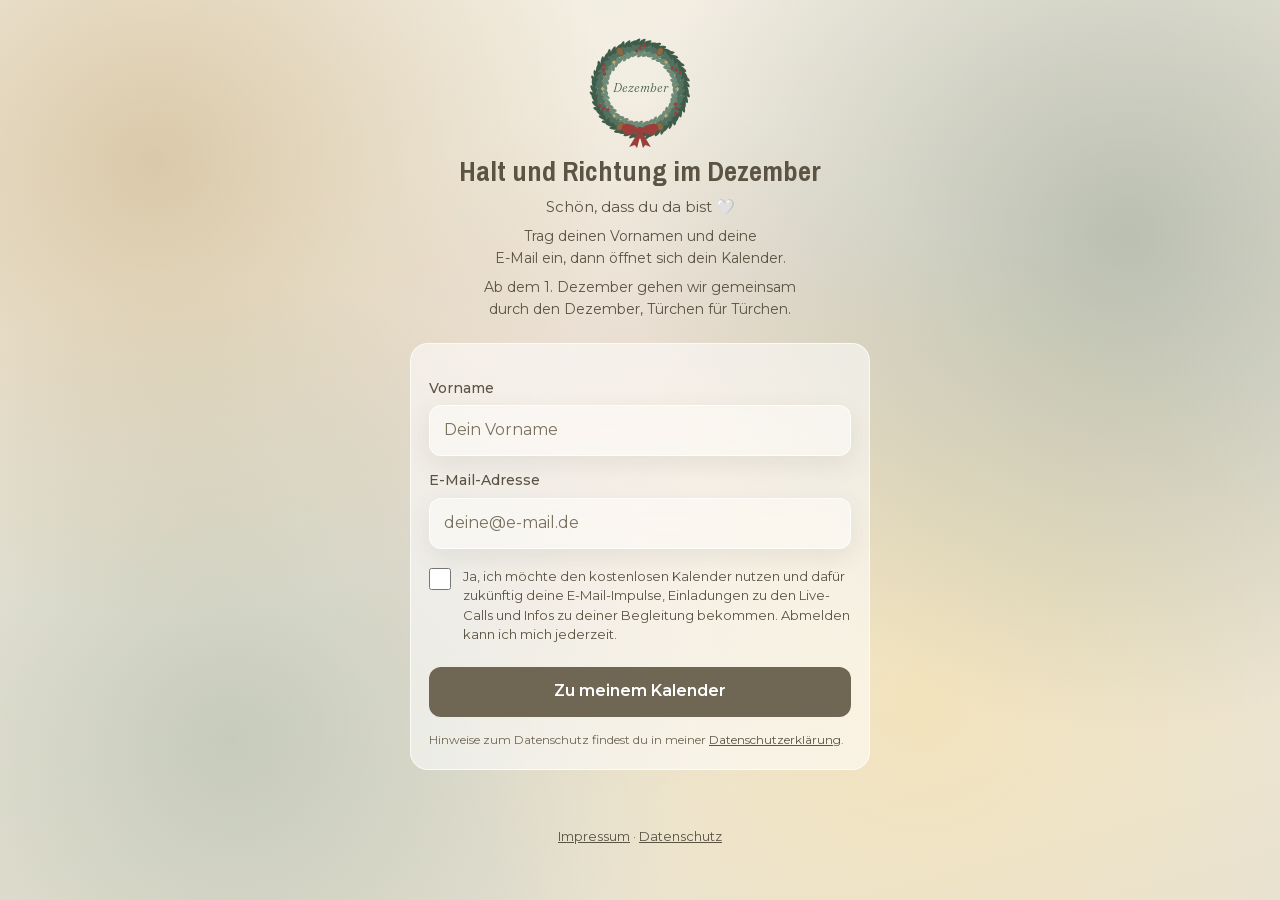
==== commit 5d810d97: "Version 13" ====
--- a/adventskalender/index.html
+++ b/adventskalender/index.html
@@ -438,6 +438,22 @@
 #blattInnen p, .einladung p, .los-karte p, .w-punkt p { text-wrap: pretty; }
 .baum-wrap-hinweis { max-width: 26ch; align-self: center; }
 .einladung .knopf.cta { font-size: clamp(13px, 3.7vw, 15px); padding-inline: 12px; line-height: 1.25; }
+
+/* Runde 26.11.2026 */
+a.knopf.cta { display: flex; align-items: center; justify-content: center; text-align: center; text-wrap: balance; }
+.einleitung-anm { max-width: none; }
+.nw { white-space: nowrap; }
+.w-geschenk { margin-top: 8px; font-weight: 600; color: var(--tanne); text-wrap: balance; }
+.home-info summary { text-wrap: balance; }
+.t9 .karte.wisch { min-height: 96px; padding: 16px; }
+.t9 .karte.wisch .satz { font-size: 19px; }
+.t9 .zwei .knopf { min-height: 44px; }
+.t9-eigen { margin-top: 4px; gap: 8px; }
+.t9-reihe { display: flex; gap: 8px; }
+.t9-reihe .feld { flex: 1; min-width: 0; }
+.t9-reihe .knopf { width: auto; flex: none; min-height: 0; padding: 0 16px; }
+.t9-auf { align-self: center; }
+.wetter-ok { margin: 4px 0 0; font-family: var(--satz); font-style: italic; font-weight: 500; font-size: 19px; line-height: 1.35; text-align: center; color: var(--tanne); text-wrap: balance; }
 </style>
 </head>
 <body>
@@ -447,7 +463,7 @@
     <div id="zugangKranz"></div>
     <h1 id="zugangTitel">Halt und Richtung im Dezember</h1>
     <p class="unter">Schön, dass du da bist 🤍</p>
-    <p class="einleitung">Trag hier deinen Vornamen und deine E-Mail-Adresse ein, dann öffnet sich dein Kalender.</p>
+    <p class="einleitung einleitung-anm">Trag deinen Vornamen und deine <span class="nw">E-Mail</span> ein, dann öffnet sich dein Kalender.</p>
     <p class="einleitung einleitung-ende">Ab dem 1. Dezember gehen wir gemeinsam durch den Dezember, Türchen für Türchen.</p>
   </header>
   <form class="zugang-karte" id="zugangForm" novalidate>
@@ -457,7 +473,7 @@
     <label class="lb" for="zMail">E-Mail-Adresse</label>
     <input class="feld" id="zMail" name="email" type="email" placeholder="deine@e-mail.de" autocomplete="email" maxlength="160" required>
     <p class="fehler" id="zMailFehler"></p>
-    <label class="check"><input type="checkbox" id="zKontakt" name="kontakt"><span id="zKontaktText">Ja, ich möchte den kostenlosen Kalender nutzen und dafür zukünftig deine E-Mail-Impulse, Einladungen zu den Live-Calls und Infos zu deinen Angeboten bekommen. Abmelden kann ich mich jederzeit.</span></label>
+    <label class="check"><input type="checkbox" id="zKontakt" name="kontakt"><span id="zKontaktText">Ja, ich möchte den kostenlosen Kalender nutzen und dafür zukünftig deine E-Mail-Impulse, Einladungen zu den Live-Calls und Infos zu deiner Begleitung bekommen. Abmelden kann ich mich jederzeit.</span></label>
     <p class="fehler" id="zKontaktFehler"></p>
     <button class="knopf" id="zLos" type="submit" style="margin-top:16px">Zu meinem Kalender</button>
     <p class="info">Hinweise zum Datenschutz findest du in meiner <a href="https://www.mindspiration.co/datenschutz" target="_blank" rel="noopener">Datenschutzerklärung</a>.</p>
@@ -1032,16 +1048,17 @@
     d.appendChild(el('p', { text: 'Android: In Chrome oben rechts auf die drei Punkte tippen, dann auf „Zum Startbildschirm hinzufügen“.' }));
     return d;
   }
-  /* Feld für Türchen 2, wenn der Tag sonnig ist */
-  function leichtFeld() {
-    var box = el('div', { class: 'spalte', style: 'margin-top:10px' }), ok = text('', 'hinweis');
-    var f = el('input', { class: 'feld', maxlength: '80', placeholder: 'Was hat den Tag leicht gemacht?', 'aria-label': 'Was hat den Tag leicht gemacht?', autocomplete: 'off' });
+  /* Feld für Türchen 2, passend zum Wetter */
+  function wetterFeld(ph, lab, okText, insBuch) {
+    var box = el('div', { class: 'spalte', style: 'margin-top:10px' }), ok = el('p', { class: 'wetter-ok' }); ok.hidden = true;
+    var f = el('input', { class: 'feld', maxlength: '80', placeholder: ph, 'aria-label': ph, autocomplete: 'off' });
     box.appendChild(f);
-    box.appendChild(knopf('Festhalten', function () {
+    var kn = knopf(lab, function () {
       var t = f.value.trim(); if (!t) { f.focus(); return; }
-      var l = speicher.lies('buch', {}).leicht || []; l.push(t); buch('leicht', l); f.value = '';
-      ok.textContent = 'Festgehalten. Schön, dass es diesen Moment gab.';
-    }, 'hell'));
+      if (insBuch) { var l = speicher.lies('buch', {}).leicht || []; l.push(t); buch('leicht', l); }
+      f.hidden = true; kn.hidden = true; ok.textContent = okText; ok.hidden = false;
+    }, 'hell');
+    box.appendChild(kn);
     box.appendChild(ok);
     return box;
   }
@@ -1054,16 +1071,15 @@
       r.appendChild(el('h3', { text: 'Zum Start: Lass uns dein Nervensystem beruhigen' }));
       r.appendChild(text('Wenn du länger ausatmest als einatmest, bekommt dein Körper das Signal: Ich bin sicher. Dein Herzschlag wird ruhiger und deine Gedanken werden leiser. Folge dem Punkt auf der Linie: 4 Sekunden einatmen, wenn sie hochgeht, 8 Sekunden ausatmen, wenn sie runtergeht. Die Übung dauert 60 Sekunden und du kannst jederzeit stoppen.'));
       r.appendChild(atemBox(60));
-      r.appendChild(text('Morgen wartet das nächste Türchen auf dich.', 'hinweis'));
       r.appendChild(homeLink());
       r.appendChild(einladung('Durch diesen Kalender gehst du allein. In der Community gehe ich mit dir: An den drei kommenden Adventssonntagen treffen wir uns live auf einen Kakao und für den Dezember gibt es eine eigene WhatsApp-Gruppe, in der ich dir ganz persönlich nah bin.', 'community', 'Du musst nicht allein durch den Dezember'));
     } },
     2: { t: 'Dein inneres Wetter', b: function (r) {
       r.appendChild(text('Wie sieht es heute in dir aus?'));
       var erg = el('div');
-      var W = [['☀️', 'Sonnig', 'Schön, dass heute ein leichter Tag ist. Was hat ihn leicht gemacht? Halte es hier kurz fest, damit du an schwereren Tagen daran denkst.'], ['⛅', 'Wolkig', 'Grau ist auch ein Wetter. Was würde dir heute einen kleinen Lichtblick geben?'], ['🌧️', 'Regen', 'An Regentagen braucht niemand ein Programm. Was darfst du heute weglassen?'], ['⛈️', 'Sturm', 'Wenn es in dir stürmt, muss heute nichts entschieden werden. Was kann bis morgen warten?']];
+      var W = [['☀️', 'Sonnig', 'Schön, dass heute ein leichter Tag ist. Was hat ihn leicht gemacht? Halte es hier kurz fest, damit du an schwereren Tagen daran denkst.', 'Was hat den Tag leicht gemacht?', 'Festhalten', 'Festgehalten. Schön, dass es diesen Moment gab.', true], ['⛅', 'Wolkig', 'Grau ist auch ein Wetter. Was würde dir heute einen kleinen Lichtblick geben?', 'Mein kleiner Lichtblick heute', 'Festhalten', 'Schön. Gönn ihn dir heute ganz bewusst.'], ['🌧️', 'Regen', 'An Regentagen braucht niemand ein Programm. Was darfst du heute weglassen?', 'Das darf ich heute weglassen', 'Weglassen', 'Gut so. Das darf heute liegen bleiben.'], ['⛈️', 'Sturm', 'Wenn es in dir stürmt, muss heute nichts entschieden werden. Was gibt dir gerade ein kleines bisschen Halt?', 'Das gibt mir gerade Halt', 'Festhalten', 'Halt dich heute daran fest. Auch dieser Sturm zieht vorbei.']];
       var ch = el('div', { class: 'wetter' });
-      W.forEach(function (w) { var b = el('button', { type: 'button', on: { click: function () { [].forEach.call(ch.children, function (c) { c.classList.remove('an'); }); b.classList.add('an'); erg.textContent = ''; erg.appendChild(satzKarte(w[2])); if (w[1] === 'Sonnig') erg.appendChild(leichtFeld()); } } }, [el('span', { text: w[0] }), document.createTextNode(w[1])]); ch.appendChild(b); });
+      W.forEach(function (w) { var b = el('button', { type: 'button', on: { click: function () { [].forEach.call(ch.children, function (c) { c.classList.remove('an'); }); b.classList.add('an'); erg.textContent = ''; erg.appendChild(satzKarte(w[2])); erg.appendChild(wetterFeld(w[3], w[4], w[5], w[6])); } } }, [el('span', { text: w[0] }), document.createTextNode(w[1])]); ch.appendChild(b); });
       r.appendChild(ch); r.appendChild(erg);
     } },
     3: { t: 'Deine Karte für heute', b: function (r) {
@@ -1178,7 +1194,7 @@
       var I = { 'Stark sein': 'Du darfst dich auch mal halten lassen.', 'Für alle da sein': 'Heute darfst du zuerst bei dir nachfragen.', 'Harmonie': 'Es darf auch mal knirschen, ohne dass du es reparieren musst.', 'Die perfekten Feiertage': 'Die Feiertage dürfen auch einfach nur okay sein.', 'Funktionieren': 'Du darfst langsamer werden. Es geht trotzdem weiter.', 'Alles selbst machen': 'Bitte heute eine Person um eine Kleinigkeit.', 'Erinnerungen': 'Du musst sie nicht wegwerfen. Du darfst sie leiser stellen.', 'Rücksicht': 'Rücksicht darf auch dir selbst gelten.' };
       var IM = { 'Stark sein': 'Deine Stärke darf auch leise sein.', 'Für alle da sein': 'Wie schön, wenn du dich selbst mitzählst.', 'Harmonie': 'Sie darf auch in dir beginnen.', 'Die perfekten Feiertage': 'Schön darf es werden, perfekt muss es nicht sein.', 'Funktionieren': 'Es hat dich getragen. Du darfst trotzdem Pausen machen.', 'Alles selbst machen': 'Du kannst so viel. Du darfst dir trotzdem helfen lassen.', 'Erinnerungen': 'Sie gehören zu dir und dürfen bleiben.', 'Rücksicht': 'Schön, dass dir andere wichtig sind. Du zählst genauso.' };
       var S = mische(Object.keys(I)), i = 0, mit = [], hier = [];
-      var buehne = el('div', { class: 'spalte' });
+      var buehne = el('div', { class: 'spalte t9' });
       function weiter(rechts) { (rechts ? mit : hier).push(S[i]); i++; zeige(); }
       function zeige() {
         buehne.textContent = '';
@@ -1189,7 +1205,7 @@
           buehne.appendChild(text(hier.length ? 'Du musst nicht alles auf einmal hierlassen. Such dir einen der Sätze aus, der dich heute begleitet.' : 'Du nimmst alles mit. Auch das ist in Ordnung. Schau einfach, was davon heute leichter sein darf.', 'hinweis'));
           var zl = []; if (hier.length) zl.push('Das lasse ich hier: ' + hier.join(', ')); if (mit.length) zl.push('Das nehme ich mit: ' + mit.join(', '));
           buehne.appendChild(speicherKnopf(listenBild('Was ich mitnehme und hierlasse', zl), 'mitnehmen-hierlassen.png', 'Als Bild speichern'));
-          eig9.hidden = true; eigK9.hidden = true; eigText9.hidden = true;
+          eigBox.hidden = true;
           return;
         }
         var hl = el('span', { class: 'wisch-hinweis links', text: '← Lasse ich hier' }), hr = el('span', { class: 'wisch-hinweis rechts', text: 'Nehme ich mit →' });
@@ -1202,10 +1218,15 @@
         buehne.appendChild(text((i + 1) + ' von ' + S.length, 'hinweis'));
       }
       var EIG = ['Schön, dass du das für dich benannt hast.', 'Allein, dass du es aufschreibst, macht es schon ein bisschen leichter.', 'Das darf hierbleiben. Du trägst es nicht mehr allein.', 'Du darfst entscheiden, wie viel Platz es noch bekommt.', 'Gut, dass du ehrlich zu dir bist.'], eigene = 0;
+      var eigBox = el('div', { class: 'spalte t9-eigen' });
       var eigText9 = text('Fehlt dir etwas? Füg bis zu 5 eigene Dinge hinzu.', 'hinweis');
-      var eig9 = el('input', { class: 'feld', id: 'eigen9', maxlength: '40', placeholder: 'Etwas Eigenes hinzufügen', 'aria-label': 'Etwas Eigenes', autocomplete: 'off' });
-      var eigK9 = knopf('Hinzufügen', function () { var t = eig9.value.trim(); if (!t) { eig9.focus(); return; } if (eigene >= 5) { eigText9.textContent = 'Du hast schon 5 eigene Dinge hinzugefügt.'; return; } I[t] = EIG[eigene % EIG.length]; IM[t] = 'Schön, dass du das mitnimmst.'; eigene++; S.splice(i + 1, 0, t); eig9.value = ''; zeige(); }, 'hell');
-      r.appendChild(eigText9); r.appendChild(eig9); r.appendChild(eigK9); zeige(); r.appendChild(buehne);
+      var eig9 = el('input', { class: 'feld', id: 'eigen9', maxlength: '40', placeholder: 'Etwas Eigenes …', 'aria-label': 'Etwas Eigenes', autocomplete: 'off' });
+      function dazu() { var t = eig9.value.trim(); if (!t) { eig9.focus(); return; } if (eigene >= 5) { eigText9.textContent = 'Du hast schon 5 eigene Dinge hinzugefügt.'; return; } I[t] = EIG[eigene % EIG.length]; IM[t] = 'Schön, dass du das mitnimmst.'; eigene++; S.splice(i + 1, 0, t); eig9.value = ''; eigText9.textContent = 'Hinzugefügt. Es kommt als nächste Karte.'; zeige(); }
+      var reihe = el('div', { class: 't9-reihe' }, [eig9, el('button', { type: 'button', class: 'knopf hell', text: 'Hinzufügen', on: { click: dazu } })]);
+      var auf = el('button', { type: 'button', class: 'textknopf t9-auf', text: '+ Etwas Eigenes hinzufügen', on: { click: function () { auf.hidden = true; eigText9.hidden = false; reihe.hidden = false; eig9.focus(); } } });
+      eigText9.hidden = true; reihe.hidden = true;
+      eigBox.appendChild(auf); eigBox.appendChild(eigText9); eigBox.appendChild(reihe);
+      zeige(); r.appendChild(buehne); r.appendChild(eigBox);
       r.appendChild(einladung('Loslassen ist leichter, wenn du es nicht allein tun musst. In der Community gehen wir diesen Weg gemeinsam, weil ich weiß, wie schwer er allein ist.', 'community'));
     } },
     10: { t: 'Deine Schneekugel', b: function (r) {
@@ -1368,7 +1389,7 @@
       r.appendChild(einladung('Wenn dich so eine Situation immer wieder einholt, lass uns reden. Im kostenlosen Wegweiser-Call schauen wir, wie du in Zukunft gut für dich entscheidest, damit sich wirklich etwas verändert.', 'call'));
     } },
     19: { t: 'Was gibt mir Energie?', b: function (r) {
-      r.appendChild(text('Hier findest du Dinge aus deinem Alltag. Entscheide bei jedem, ob es dir gerade Kraft gibt oder Kraft nimmt. Hier gibt es kein Richtig. So siehst du, was dir guttut und was dich Energie kostet.'));
+      r.appendChild(text('Hier findest du Dinge aus deinem Alltag. Entscheide bei jedem, ob es dir gerade Kraft gibt oder Kraft nimmt. Hier gibt es kein Richtig oder Falsch. So siehst du, was dir guttut und was dich Energie kostet.'));
       var A = ['Social Media', 'Zeit allein', 'Familienbesuche', 'Bewegung', 'Weihnachtsvorbereitungen', 'Gespräche mit Freundinnen', 'Nachrichten beantworten', 'Früh schlafen'], w = {}, erg = el('div', { class: 'spalte' }), liste = el('div');
       function auswerten() {
         if (Object.keys(w).length < A.length) return;
@@ -1673,7 +1694,7 @@
       baum.classList.add('an'); baum.setAttribute('aria-label', 'Der Baum leuchtet'); tipp.hidden = true; titel.textContent += ' 🤍';
       var home = !standalone();
       karte.appendChild(text('Wir gehen jetzt gemeinsam durch den Dezember, Türchen für Türchen. ' + (home ? 'Zwei kleine Dinge, bevor wir starten:' : 'Eine Sache noch, bevor wir starten:')));
-      karte.appendChild(punkt('1', 'Jeden Tag ein Türchen', 'Jeden Tag öffnest du ein neues Türchen. Hast du mal einen Tag nicht reingeschaut? Kein Problem, alle geöffneten Türchen bleiben für dich da. Und an Heiligabend wartet noch etwas auf dich.'));
+      var p1 = punkt('1', 'Jeden Tag ein Türchen', 'Und hast du mal einen Tag nicht reingeschaut, ist das kein Problem. Alle geöffneten Türchen bleiben für dich da.'); p1.lastChild.appendChild(el('p', { class: 'w-geschenk', text: 'Am 24.12. wartet etwas Besonderes auf dich. Bleib also unbedingt dran 🤍' })); karte.appendChild(p1);
       if (home) karte.appendChild(punkt('2', 'Leg den Kalender auf deinen Home-Bildschirm', 'So hast du ihn jeden Tag mit einem Klick griffbereit.', 'iPhone: in Safari unten auf das Teilen-Symbol, dann „Zum Home-Bildschirm“. Android: in Chrome oben rechts auf die drei Punkte, dann „Zum Startbildschirm hinzufügen“.'));
       karte.appendChild(knopf('Zu meinem Kalender', function () { speicher.schreib('willkommen', true); w.remove(); document.body.style.overflow = ''; }));
       karte.hidden = false;
